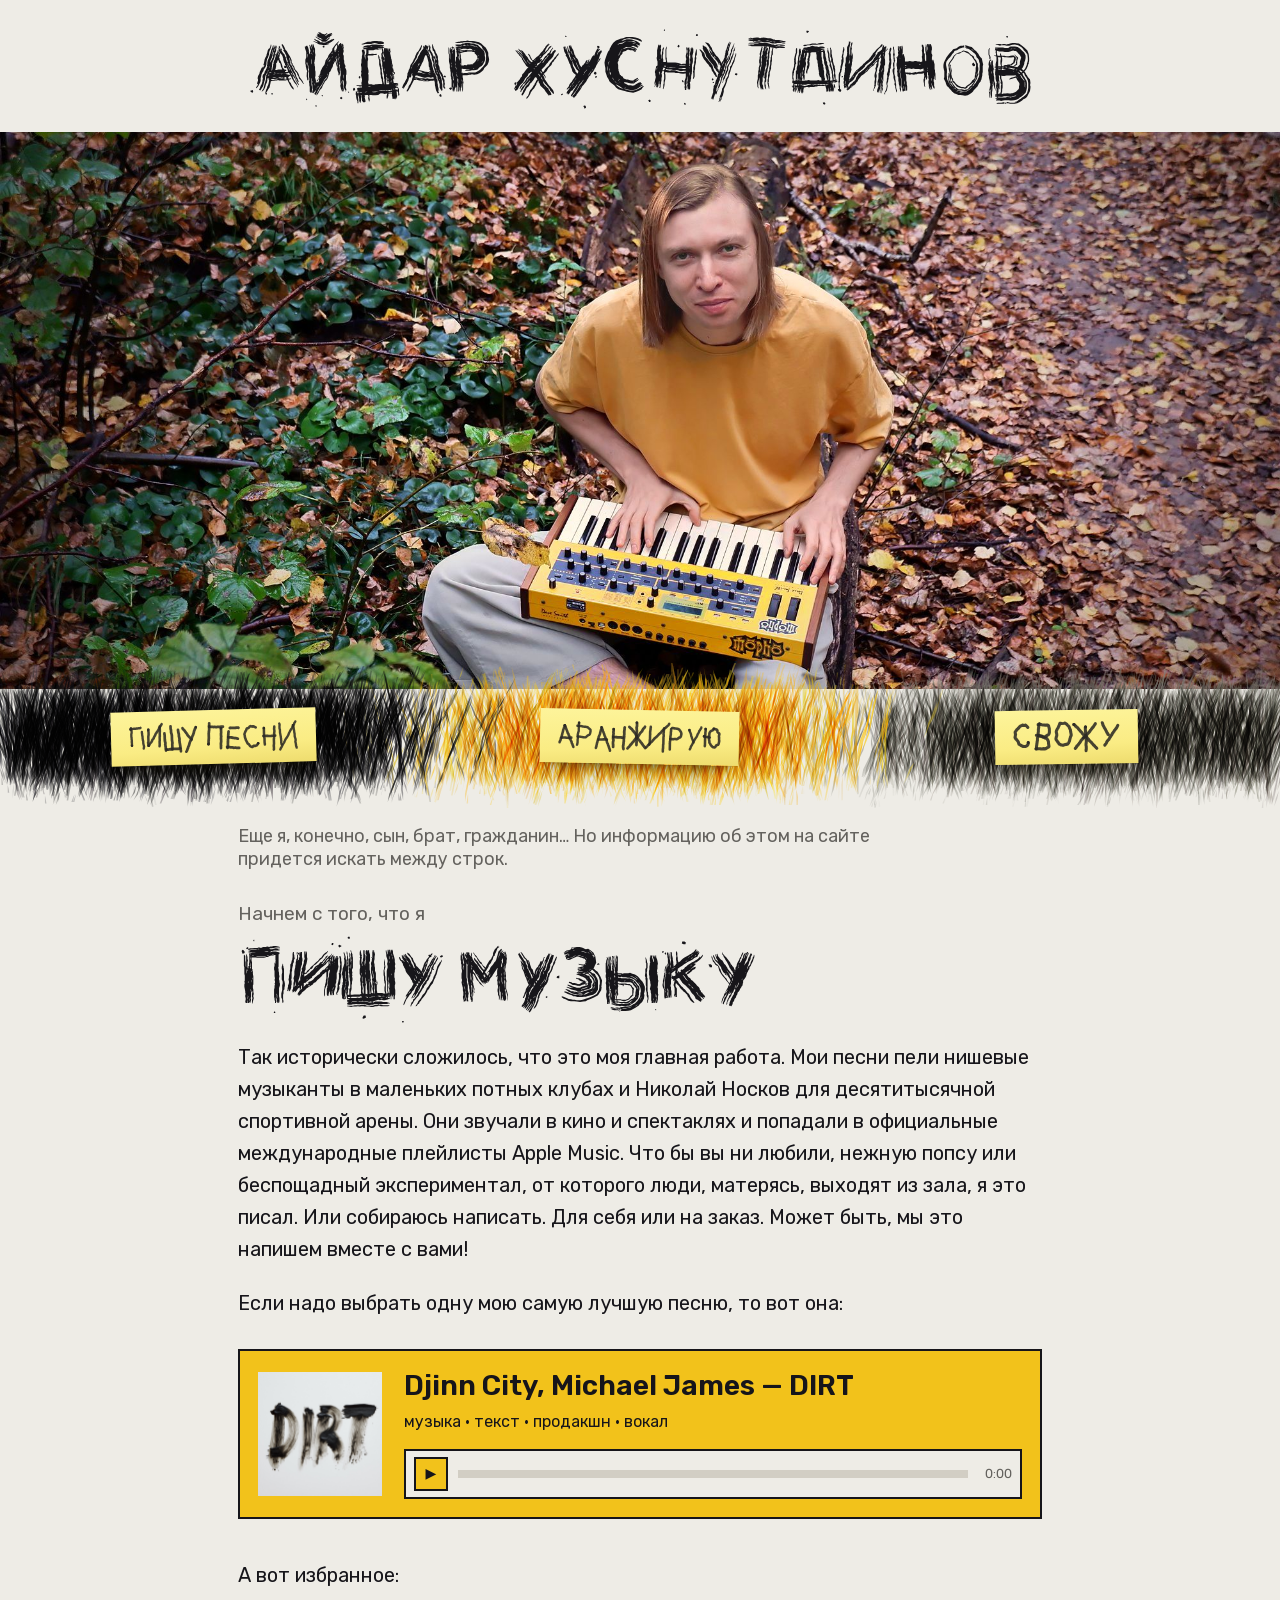
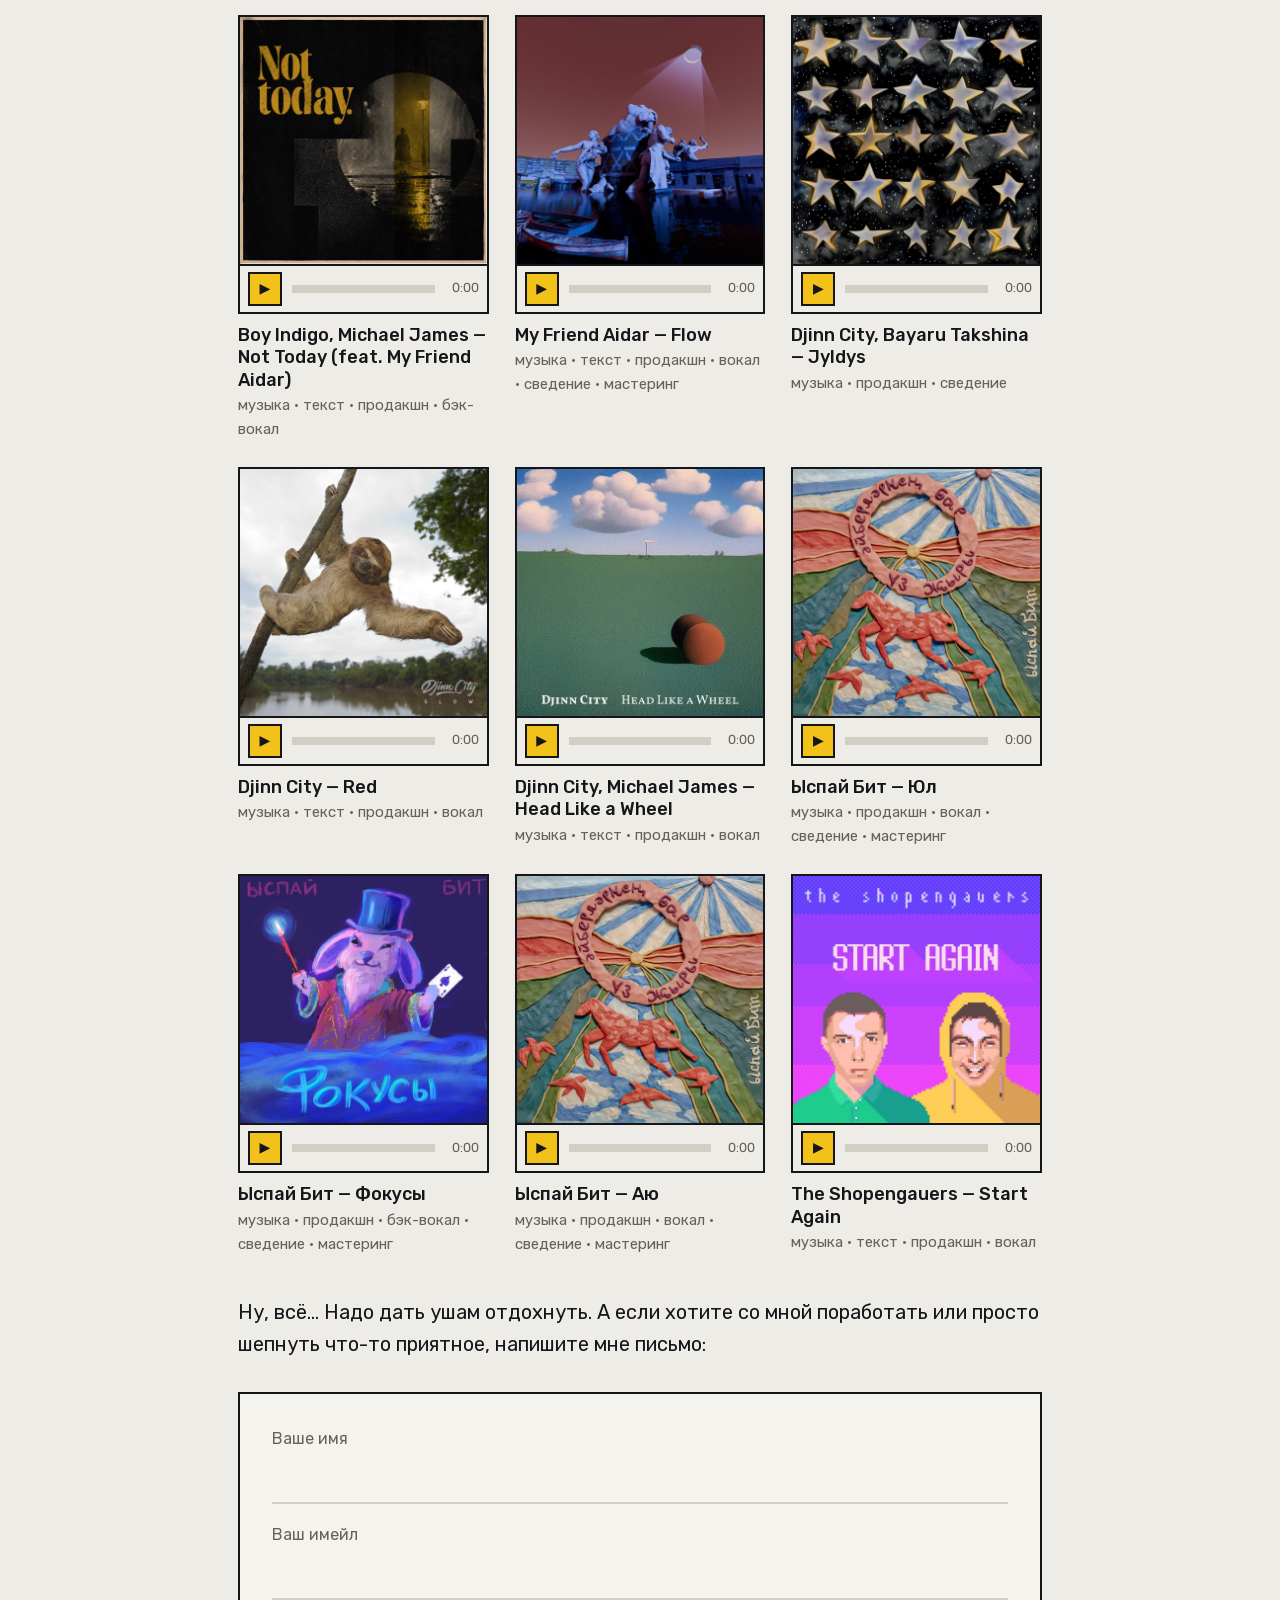
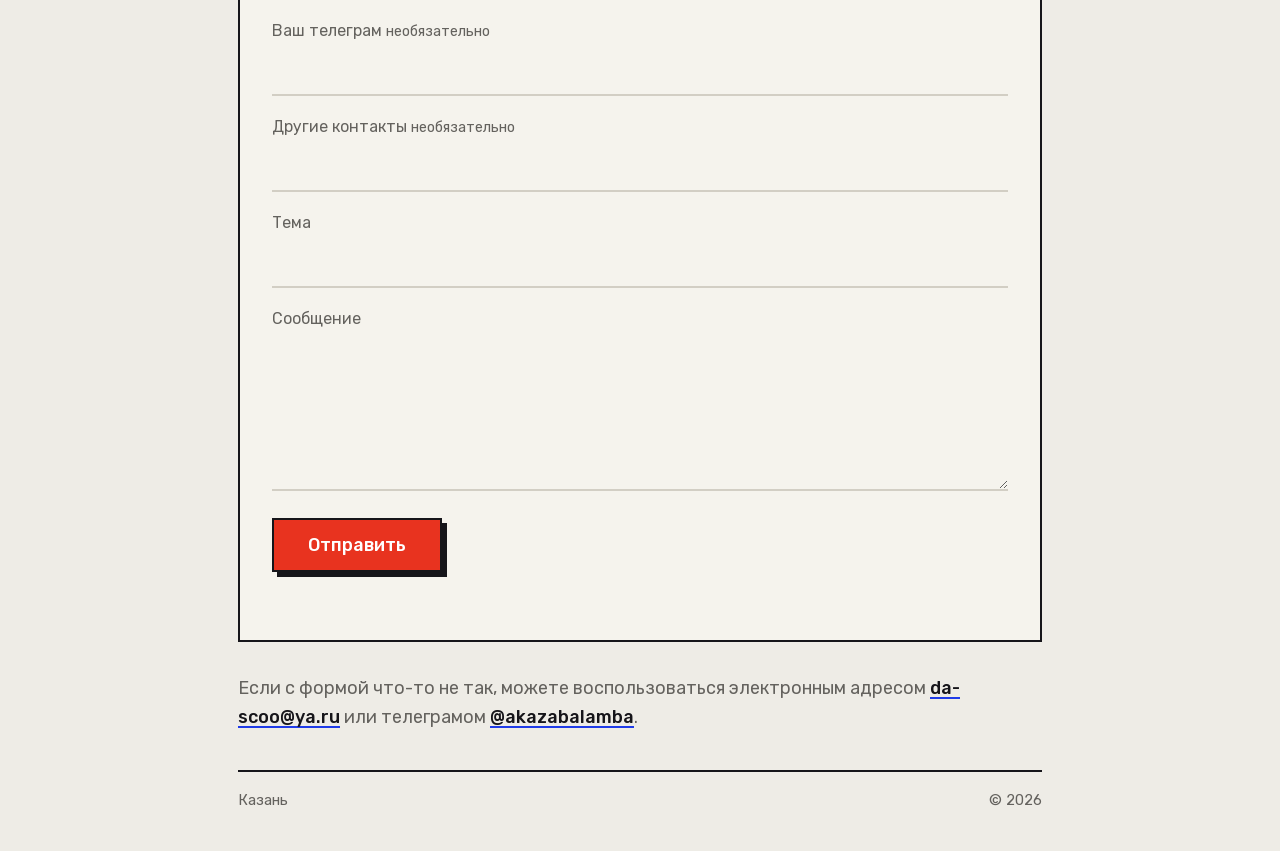
==== index.html @ a5a26791 "Стоп-слова формы" ====
<!doctype html>
<html lang="ru">
<head>
<meta charset="utf-8">
<meta name="viewport" content="width=device-width, initial-scale=1, viewport-fit=cover">
<title>Айдар Хуснутдинов — музыкант, программист, звукорежиссёр</title>
<meta name="description" content="Айдар Хуснутдинов. Мои песни пели нишевые музыканты в маленьких потных клубах и Николай Носков для десятитысячной спортивной арены.">
<meta property="og:type" content="website">
<meta property="og:title" content="Айдар Хуснутдинов">
<meta property="og:description" content="Музыкант, программист, звукорежиссёр.">
<meta property="og:url" content="https://myfriendaidar.com/">
<meta property="og:image" content="https://myfriendaidar.com/og.png">
<meta property="og:locale" content="ru_RU">
<meta name="twitter:card" content="summary_large_image">
<link rel="stylesheet" href="fonts/fonts.css">
<link rel="stylesheet" href="css/style.css?v=10012240">
<link rel="icon" href="favicon.svg" type="image/svg+xml">
</head>
<body>

<a class="skip" href="#main">К содержанию</a>

<h1 class="name"><img src="name.svg?v=09172209" alt="Айдар Хуснутдинов"></h1>

<!-- Фото во всю ширину. Собирается из исходника скриптом tools/prep_photo.py
     (цвет + обрезка), см. tools/README.md. -->
<figure class="hero">
  <picture>
    <source media="(max-width:640px)" srcset="photo-mob.jpg?v=10021115">
    <img src="photo.jpg?v=10021115" alt="Айдар Хуснутдинов" width="2000" height="870">
  </picture>
</figure>

<!-- ЧЕРНОВИК: список компетенций я пока собрал сам, нужно ваше слово -->
<ul class="skills">
  <li><span class="note"><img src="note-1.svg?v=09282200" alt="Пишу песни" width="950" height="186"></span></li>
  <li><span class="note"><img src="note-2.svg?v=09282200" alt="Аранжирую" width="908" height="184"></span></li>
  <li><span class="note"><img src="note-3.svg?v=09282200" alt="Свожу" width="506" height="155"></span></li>
</ul>

<main id="main">

  <!-- «Музыкант, программист, звукорежиссёр» убрано: дублирует плашки выше.
       В <title> и og:description строка осталась — там она не дублирует ничего. -->
  <p class="role role--2">Еще я, конечно, сын, брат, гражданин… Но информацию об этом
    на сайте придется искать между строк.</p>

  <p class="lead-in">Начнем с того, что я</p>
  <h2 class="h2"><img src="h2.svg?v=09172209" alt="Пишу музыку"></h2>

  <p>Так исторически сложилось, что это моя главная работа. Мои песни пели нишевые
    музыканты в маленьких потных клубах и Николай Носков для десятитысячной
    спортивной арены. Они звучали в кино и спектаклях и попадали в официальные
    международные плейлисты Apple Music. Что бы вы ни любили, нежную попсу или
    беспощадный экспериментал, от которого люди, матерясь, выходят из зала,
    я это писал. Или собираюсь написать. Для себя или на заказ. Может быть,
    мы это напишем вместе с вами!</p>

  <p>Если надо выбрать одну мою самую лучшую песню, то вот она:</p>

  <div class="best" data-audio="audio/dirt.mp3">
    <div class="best__in">
      <span class="best__cover"><img src="covers/dirt-feat-michael-james.jpg" alt=""></span>
      <span class="best__txt">
        <span class="best__name">Djinn City, Michael James — DIRT</span>
        <span class="best__role">музыка · текст · продакшн · вокал</span>
        <span class="strip"><button class="strip__play" type="button" aria-label="Слушать: Djinn City, Michael James — DIRT">▶</button><span class="strip__track"><span class="strip__bar"></span></span><span class="strip__time">0:00</span></span>
      </span>
    </div>
  </div>

  <p>А вот избранное:</p>

  <ul class="grid">
    <li class="card" data-audio="audio/not-today.mp3">
      <span class="card__cover"><img src="covers/not-today.jpg" alt="" loading="lazy"></span>
      <span class="strip"><button class="strip__play" type="button" aria-label="Слушать: Boy Indigo, Michael James — Not Today (feat. My Friend Aidar)">▶</button><span class="strip__track"><span class="strip__bar"></span></span><span class="strip__time">0:00</span></span>
      <span class="card__name">Boy Indigo, Michael James — Not Today (feat. My Friend Aidar)</span>
      <span class="card__role">музыка · текст · продакшн · бэк-вокал</span>
    </li>
    <li class="card" data-audio="audio/flow.mp3">
      <span class="card__cover"><img src="covers/flow.jpg" alt="" loading="lazy"></span>
      <span class="strip"><button class="strip__play" type="button" aria-label="Слушать: My Friend Aidar — Flow">▶</button><span class="strip__track"><span class="strip__bar"></span></span><span class="strip__time">0:00</span></span>
      <span class="card__name">My Friend Aidar — Flow</span>
      <span class="card__role">музыка · текст · продакшн · вокал · сведение · мастеринг</span>
    </li>
    <li class="card" data-audio="audio/jyldys.mp3">
      <span class="card__cover"><img src="covers/jyldys.jpg" alt="" loading="lazy"></span>
      <span class="strip"><button class="strip__play" type="button" aria-label="Слушать: Djinn City, Bayaru Takshina — Jyldys">▶</button><span class="strip__track"><span class="strip__bar"></span></span><span class="strip__time">0:00</span></span>
      <span class="card__name">Djinn City, Bayaru Takshina — Jyldys</span>
      <span class="card__role">музыка · продакшн · сведение</span>
    </li>
    <li class="card" data-audio="audio/red.mp3">
      <span class="card__cover"><img src="covers/slow.jpg" alt="" loading="lazy"></span>
      <span class="strip"><button class="strip__play" type="button" aria-label="Слушать: Djinn City — Red">▶</button><span class="strip__track"><span class="strip__bar"></span></span><span class="strip__time">0:00</span></span>
      <span class="card__name">Djinn City — Red</span>
      <span class="card__role">музыка · текст · продакшн · вокал</span>
    </li>
    <li class="card" data-audio="audio/head-like-a-wheel.mp3">
      <span class="card__cover"><img src="covers/head-like-a-wheel-feat-michael-james.jpg" alt="" loading="lazy"></span>
      <span class="strip"><button class="strip__play" type="button" aria-label="Слушать: Djinn City, Michael James — Head Like a Wheel">▶</button><span class="strip__track"><span class="strip__bar"></span></span><span class="strip__time">0:00</span></span>
      <span class="card__name">Djinn City, Michael James — Head Like a Wheel</span>
      <span class="card__role">музыка · текст · продакшн · вокал</span>
    </li>
    <li class="card" data-audio="audio/yul.mp3">
      <span class="card__cover"><img src="covers/eyberlernen-bar-uz-jyry.jpg" alt="" loading="lazy"></span>
      <span class="strip"><button class="strip__play" type="button" aria-label="Слушать: Ыспай Бит — Юл">▶</button><span class="strip__track"><span class="strip__bar"></span></span><span class="strip__time">0:00</span></span>
      <span class="card__name">Ыспай Бит — Юл</span>
      <span class="card__role">музыка · продакшн · вокал · сведение · мастеринг</span>
    </li>
    <li class="card" data-audio="audio/fokusy.mp3">
      <span class="card__cover"><img src="covers/fokusy.jpg" alt="" loading="lazy"></span>
      <span class="strip"><button class="strip__play" type="button" aria-label="Слушать: Ыспай Бит — Фокусы">▶</button><span class="strip__track"><span class="strip__bar"></span></span><span class="strip__time">0:00</span></span>
      <span class="card__name">Ыспай Бит — Фокусы</span>
      <span class="card__role">музыка · продакшн · бэк-вокал · сведение · мастеринг</span>
    </li>
    <li class="card" data-audio="audio/ayu.mp3">
      <span class="card__cover"><img src="covers/eyberlernen-bar-uz-jyry.jpg" alt="" loading="lazy"></span>
      <span class="strip"><button class="strip__play" type="button" aria-label="Слушать: Ыспай Бит — Аю">▶</button><span class="strip__track"><span class="strip__bar"></span></span><span class="strip__time">0:00</span></span>
      <span class="card__name">Ыспай Бит — Аю</span>
      <span class="card__role">музыка · продакшн · вокал · сведение · мастеринг</span>
    </li>
    <li class="card" data-audio="audio/start-again.mp3">
      <span class="card__cover"><img src="covers/start-again.jpg" alt="" loading="lazy"></span>
      <span class="strip"><button class="strip__play" type="button" aria-label="Слушать: The Shopengauers — Start Again">▶</button><span class="strip__track"><span class="strip__bar"></span></span><span class="strip__time">0:00</span></span>
      <span class="card__name">The Shopengauers — Start Again</span>
      <span class="card__role">музыка · текст · продакшн · вокал</span>
    </li>
  </ul>

  <p>Ну, всё… Надо дать ушам отдохнуть. А если хотите со мной поработать или просто
    шепнуть что-то приятное, напишите мне письмо:</p>

  <form class="form" action="https://formsubmit.co/ajax/36f7e7436ccb0e58b3352c905df5de21" method="post" data-form novalidate>
    <label class="f"><span class="f__l">Ваше имя</span>
      <input class="f__i" type="text" name="name" required autocomplete="name"></label>
    <label class="f"><span class="f__l">Ваш имейл</span>
      <input class="f__i" type="email" name="email" required autocomplete="email"></label>
    <label class="f"><span class="f__l">Ваш телеграм <i>необязательно</i></span>
      <input class="f__i" type="text" name="telegram"></label>
    <label class="f"><span class="f__l">Другие контакты <i>необязательно</i></span>
      <input class="f__i" type="text" name="other"></label>
    <label class="f"><span class="f__l">Тема</span>
      <input class="f__i" type="text" name="subject" required></label>
    <label class="f"><span class="f__l">Сообщение</span>
      <textarea class="f__i f__t" name="message" rows="5" required></textarea></label>
    <input type="hidden" name="_subject">
    <input type="hidden" name="_template" value="table">
    <input type="hidden" name="_blacklist" value="casino, viagra, bitcoin, crypto, forex, loan, porn, казино, букмекер, займ, продвижение сайта, раскрутка сайта">
    <input class="hp" type="text" name="_honey" tabindex="-1" autocomplete="off" aria-hidden="true">
    <button class="btn" type="submit" data-submit>Отправить</button>
    <span class="form__note" data-note role="status"></span>
  </form>

  <p class="fallback">Если с формой что-то не так, можете воспользоваться электронным
    адресом <a href="mailto:da-scoo@ya.ru">da-scoo@ya.ru</a> или телеграмом
    <a href="https://t.me/akazabalamba">@akazabalamba</a>.</p>

  <footer class="foot">
    <span>Казань</span>
    <span>© <span id="y">2026</span></span>
  </footer>

</main>

<script src="js/app.js?v=10151600"></script>
<script>document.getElementById('y').textContent=new Date().getFullYear()</script>
</body>
</html>
---- fonts/fonts.css ----
@font-face {
  font-family: 'Rubik';
  font-style: normal;
  font-weight: 400;
  font-display: swap;
  src: url(rubik-400-cyr.woff2) format('woff2');
  unicode-range: U+0301, U+0400-045F, U+0490-0491, U+04B0-04B1, U+2116;
}
@font-face {
  font-family: 'Rubik';
  font-style: normal;
  font-weight: 400;
  font-display: swap;
  src: url(rubik-400-lat.woff2) format('woff2');
  unicode-range: U+0000-00FF, U+0131, U+0152-0153, U+02BB-02BC, U+02C6, U+02DA, U+02DC, U+0304, U+0308, U+0329, U+2000-206F, U+20AC, U+2122, U+2191, U+2193, U+2212, U+2215, U+FEFF, U+FFFD;
}
@font-face {
  font-family: 'Rubik';
  font-style: normal;
  font-weight: 500;
  font-display: swap;
  src: url(rubik-500-cyr.woff2) format('woff2');
  unicode-range: U+0301, U+0400-045F, U+0490-0491, U+04B0-04B1, U+2116;
}
@font-face {
  font-family: 'Rubik';
  font-style: normal;
  font-weight: 500;
  font-display: swap;
  src: url(rubik-500-lat.woff2) format('woff2');
  unicode-range: U+0000-00FF, U+0131, U+0152-0153, U+02BB-02BC, U+02C6, U+02DA, U+02DC, U+0304, U+0308, U+0329, U+2000-206F, U+20AC, U+2122, U+2191, U+2193, U+2212, U+2215, U+FEFF, U+FFFD;
}
@font-face {
  font-family: 'Rubik';
  font-style: normal;
  font-weight: 600;
  font-display: swap;
  src: url(rubik-600-cyr.woff2) format('woff2');
  unicode-range: U+0301, U+0400-045F, U+0490-0491, U+04B0-04B1, U+2116;
}
@font-face {
  font-family: 'Rubik';
  font-style: normal;
  font-weight: 600;
  font-display: swap;
  src: url(rubik-600-lat.woff2) format('woff2');
  unicode-range: U+0000-00FF, U+0131, U+0152-0153, U+02BB-02BC, U+02C6, U+02DA, U+02DC, U+0304, U+0308, U+0329, U+2000-206F, U+20AC, U+2122, U+2191, U+2193, U+2212, U+2215, U+FEFF, U+FFFD;
}
@font-face {
  font-family: 'Rubik Distressed';
  font-style: normal;
  font-weight: 400;
  font-display: swap;
  src: url(rubik-distressed-400-cyr.woff2) format('woff2');
  unicode-range: U+0301, U+0400-045F, U+0490-0491, U+04B0-04B1, U+2116;
}
@font-face {
  font-family: 'Rubik Distressed';
  font-style: normal;
  font-weight: 400;
  font-display: swap;
  src: url(rubik-distressed-400-lat.woff2) format('woff2');
  unicode-range: U+0000-00FF, U+0131, U+0152-0153, U+02BB-02BC, U+02C6, U+02DA, U+02DC, U+0304, U+0308, U+0329, U+2000-206F, U+20AC, U+2122, U+2191, U+2193, U+2212, U+2215, U+FEFF, U+FFFD;
}
---- css/style.css ----
/* Айдар Хуснутдинов
   Имя и заголовок нарисованы кистью (Shygyrt → name.svg, h2.svg).
   Фон грязно-белый, акценты яркие: красный, синий, жёлтый. */

:root{
  --paper:  #EEECE6;
  --ink:    #16151A;
  --dim:    #64625E;
  --line:   #D2CEC4;

  --red:    #E8331F;
  --blue:   #1F3BE8;
  --yellow: #F2C21B;
  --grey:   #8E8B82;

  --f-text: 'Rubik', system-ui, -apple-system, sans-serif;

  --gut: clamp(18px, 4vw, 48px);
  --col: 900px;
}

*,*::before,*::after{ box-sizing:border-box }
html{ -webkit-text-size-adjust:100% }

body{
  margin:0;
  background:var(--paper);
  color:var(--ink);
  font:400 20px/1.6 var(--f-text);
  padding-top:env(safe-area-inset-top,0px);
  padding-bottom:env(safe-area-inset-bottom,0px);
  overflow-x:hidden;
}

img{ max-width:100%; display:block }
[hidden]{ display:none !important }
a{ color:inherit }

::selection{ background:var(--yellow); color:var(--ink) }
:focus-visible{ outline:3px solid var(--blue); outline-offset:2px }

.skip{
  position:absolute; left:-9999px; top:0; z-index:50;
  background:var(--ink); color:var(--paper); padding:12px 18px;
}
.skip:focus{ left:0 }

/* ---------- 1. Имя кистью ---------- */

.name{
  margin:0;
  padding:clamp(14px,2vw,26px) var(--gut) clamp(12px,1.6vw,20px);
}
.name img{
  width:100%; max-width:min(100%, 787px); height:auto;   /* в 1.5 раза меньше прежних 1180 — чтобы записки влезали в первый экран под фото */
  margin-inline:auto;
}

/* ---------- 2. Фотография во всю ширину ---------- */

.hero{ margin:0; position:relative }
/* Кадр собран под полосу 2.3:1 скриптом prep_photo.py — так синт входит
   целиком. На низком широком экране полоса ограничена ещё и по вьюпорту,
   чтобы не выдавить всё остальное за первый экран; лишнее срезается снизу. */
.hero img{
  width:100%;
  height:min(70vh, 43.48vw);
  object-fit:cover;
  object-position:center 30%;
}
.hero figcaption{ display:none }

/* ---------- 3. Компетенции ---------- */

/* Заливки нет: под каждым словом поле карандашных штрихов, сквозь них видно
   бумагу, края лохматые. Слева направо: чернила → жёлтый → серый.
   Штрихи идут слоями с разными наклонами, накрест — так поле живее,
   и ведёт их спокойная кисть (steady), а не размашистая как в имени.
   Поля шире своих ячеек и заходят друг на друга — в стыках оба цвета внахлёст.
   Нажим меняется вдоль штриха, на пересечениях пигмент копится, а вверх
   штрихи выбегают на фотографию в полную силу — ими полоса и кадр держатся
   вместе. Рисует их Штрих (shtrih.py из общей папки shygyrt, команды сборки
   в tools/README.md) → hatch-1.svg, hatch-2.svg, hatch-3.svg. */
.skills{
  list-style:none;
  display:flex; flex-wrap:wrap;
  gap:0;
  margin:0; padding:0;
  max-width:100%;
  font-size:clamp(15px,1.8vw,23px);
  font-weight:600;
  text-transform:uppercase;
  letter-spacing:.08em;
  text-align:center;
}
.skills li{
  /* min-width:0 обязателен: иначе длинная подпись не даёт плашке сжаться
     и раздувает страницу шире экрана */
  flex:1 1 0; min-width:0;
  padding:clamp(16px,2.2vw,28px) clamp(8px,1.2vw,16px);
  color:var(--ink);
  hyphens:auto;
  position:relative;
}
/* Поле лежит под словом (z-index:-1 внутри ячейки) и вылезает за её край
   на соседнюю. Кто кого перекрывает, решает убывающий z-index ячеек. */
.skills li:nth-child(1){ z-index:3 }
.skills li:nth-child(2){ z-index:2 }
.skills li:nth-child(3){ z-index:1 }
.skills li::before{
  content:"";
  /* Выбеги отрицательными top и bottom: вверх штрихи лезут на фотографию,
     чтобы полоса и фото читались как одно целое, вниз — досказывают себя
     на бумаге, не двигая границу разделов. Сверху и снизу поровну.
     Высоты зашиты в сами файлы, и shtrih.py печатает их при сборке
     (сейчас 0.28 высоты полосы в 93px → 26px); без перегенерации SVG
     эти 26 менять нельзя. */
  position:absolute; top:-26px; bottom:-26px; z-index:-1;
  background-repeat:no-repeat;
  background-size:100% 100%;
  pointer-events:none;
}
.skills li:nth-child(1)::before{ left:0;      right:-120px; background-image:url(../hatch-1.svg?v=09221830) }
.skills li:nth-child(2)::before{ left:-120px; right:-120px; background-image:url(../hatch-2.svg?v=09221830) }
.skills li:nth-child(3)::before{ left:-120px; right:0;      background-image:url(../hatch-3.svg?v=09221830) }

/* Слово написано фломастером на жёлтой записке, приклеенной поверх штрихов.
   Надписи — перо marker из Shygyrt (note-1..3.svg, команды в tools/README.md).
   Клей у записки только вдоль верхнего края: верх прижат, низ отходит,
   поэтому тень снизу гуще, а бумага к низу чуть темнее.
   Отрицательные вертикальные поля гасят рост записки: полоса должна остаться
   той же высоты, под которую собраны штрихи, иначе они растянутся. */
.note{
  display:inline-block; vertical-align:middle;
  margin-block:-.45em;
  padding:.45em .75em;
  background:linear-gradient(177deg,#FDF49B 0%,#FAEC84 65%,#EEDC6E 100%);
  box-shadow:
    0 1px 0 rgba(30,26,12,.08),
    0 10px 12px -8px rgba(30,26,12,.45),
    0 20px 22px -18px rgba(30,26,12,.35);
}
.note img{ display:block; height:1.45em; width:auto; max-width:100% }
.skills li:nth-child(1) .note{ transform:rotate(-1.6deg) }
.skills li:nth-child(2) .note{ transform:rotate(1.2deg) }
.skills li:nth-child(3) .note{ transform:rotate(-0.9deg) }

/* ---------- Текстовая колонка ---------- */

main{
  max-width:var(--col);
  margin-inline:auto;
  padding:clamp(28px,3.4vw,46px) var(--gut) clamp(26px,3vw,44px);
}
main p{ margin:0 0 1.1em }

.role{
  font-size:clamp(23px,2.9vw,31px);
  font-weight:600;
  line-height:1.25;
  margin-bottom:.3em !important;
}
.role--2{
  font-size:18px;
  font-weight:400;
  color:var(--dim);
  margin-bottom:1.6em !important;
  max-width:62ch;
}

.lead-in{
  margin:1.2em 0 .2em !important;
  font-size:19px;
  color:var(--dim);
}
.h2{ margin:0 0 .5em }
.h2 img{ width:min(100%,520px); height:auto }

/* ---------- Лучшая песня ---------- */

.best{ margin:1.5em 0 2em }
.tabs{ display:flex; flex-wrap:wrap }
.tab{
  font:500 16px/1 var(--f-text);
  background:transparent;
  border:2px solid var(--ink);
  border-bottom:0;
  color:var(--ink);
  padding:12px 20px;
  margin-right:-2px;
  cursor:pointer;
  transition:background .15s ease, color .15s ease;
}
.tab:hover{ background:var(--yellow) }
.tab.is-on{
  background:var(--ink); color:var(--paper);
  position:relative; z-index:1;
}
.best__in{
  display:flex; align-items:center; gap:22px;
  border:2px solid var(--ink);
  padding:18px;
  background:var(--yellow);
}
.best__txt{ flex:1; min-width:0 }
.best .strip{ margin:14px 0 0; border-top:2px solid var(--ink); background:var(--paper) }
.best__cover{
  flex:0 0 auto; width:124px; height:124px;
  background:var(--paper); display:block;
}
.best__cover img{ width:100%; height:100%; object-fit:cover }
.best__cover.no-img img{ display:none }
.best__name{
  display:block;
  font-size:clamp(21px,2.6vw,28px);
  font-weight:600; line-height:1.2;
}
.best__role{ display:block; margin-top:7px; font-size:16px }

/* ---------- Сетка релизов ---------- */

.grid{
  list-style:none; margin:1.2em 0 2em; padding:0;
  display:grid; gap:clamp(16px,2.2vw,26px);
  grid-template-columns:repeat(3,1fr);
}
.card__cover{
  display:block; aspect-ratio:1;
  background:#E3E0D7;
  border:2px solid var(--ink);
}
.card__cover img{ width:100%; height:100%; object-fit:cover }

/* Полоска-плеер под обложкой: кнопка, перемотка, время. */
.strip{
  display:flex; align-items:center; gap:10px; margin-bottom:10px;
  border:2px solid var(--ink); border-top:0; padding:6px 8px;
}
.strip__play{
  width:34px; height:34px; flex:0 0 auto; padding:0;
  border:2px solid var(--ink); background:var(--yellow); color:var(--ink);
  font:14px/1 var(--f-text); cursor:pointer;
}
.strip__play:hover{ background:var(--red); color:var(--paper) }
.is-play .strip__play{ background:var(--red); color:var(--paper) }
.strip__track{ flex:1; height:8px; background:var(--line); position:relative; cursor:pointer }
.strip__bar{ position:absolute; inset:0 auto 0 0; width:0; background:var(--red) }
.strip__time{ font-size:13px; color:var(--dim); min-width:34px; text-align:right; font-variant-numeric:tabular-nums }
.card__name{ display:block; font-size:18px; font-weight:500; line-height:1.25 }
.card__role{ display:block; margin-top:2px; font-size:15px; color:var(--dim) }

/* ---------- Форма ---------- */

.form{
  margin:1.6em 0 1.6em;
  padding:clamp(20px,2.8vw,32px);
  background:#F5F3ED;
  border:2px solid var(--ink);
}
.f{ display:block; margin-bottom:18px }
.f__l{ display:block; font-size:16px; color:var(--dim); margin-bottom:6px }
.f__l i{ font-style:normal; font-size:14.5px }
.f__i{
  width:100%;
  background:transparent;
  border:0; border-bottom:2px solid var(--line);
  color:var(--ink);
  font:400 19px/1.4 var(--f-text);
  padding:9px 0;
  transition:border-color .16s ease;
}
.f__i:focus{ border-color:var(--blue); outline:none }
.f__t{ resize:vertical; min-height:100px }
.f__i.is-bad{ border-color:var(--red) }
select.f__i{ appearance:none; cursor:pointer }
.hp{ position:absolute; left:-9999px; width:1px; height:1px; opacity:0 }

.btn{
  display:inline-block;
  font:500 18px/1 var(--f-text);
  background:var(--red); color:#fff;
  border:2px solid var(--ink);
  padding:16px 34px;
  cursor:pointer;
  box-shadow:5px 5px 0 var(--ink);
  transition:transform .14s ease, box-shadow .14s ease, background .18s ease;
}
.btn:hover{ background:var(--blue); transform:translate(-2px,-2px); box-shadow:7px 7px 0 var(--ink) }
.btn:active{ transform:translate(2px,2px); box-shadow:2px 2px 0 var(--ink) }

.form__note{
  display:block; margin-top:14px; min-height:1.4em;
  font-size:16px; color:var(--dim);
}
.form__note.is-ok{ color:var(--blue); font-weight:500 }
.form__note.is-err{ color:var(--red); font-weight:500 }

/* ---------- Низ ---------- */

.fallback{ font-size:18px; color:var(--dim) }
.fallback a{
  color:var(--ink); font-weight:500;
  text-decoration:underline; text-decoration-thickness:2px;
  text-underline-offset:3px; text-decoration-color:var(--blue);
}
.fallback a:hover{ color:var(--blue) }

.foot{
  display:flex; justify-content:space-between; gap:16px;
  border-top:2px solid var(--ink);
  margin-top:clamp(26px,3vw,40px);
  padding-top:16px;
  font-size:15px; color:var(--dim);
}

[aria-disabled="true"]{ cursor:default; pointer-events:none }

.rise{ opacity:0 }
.rise.is-in{ opacity:1; transition:opacity .6s ease }

/* ---------- Адаптив ---------- */

@media (max-width:640px){
  body{ font-size:18px }
  .grid{ grid-template-columns:repeat(2,minmax(0,1fr)) }
  .skills{ font-size:16px }
  /* На узком экране ячейки встают столбиком: поля штрихов идут тремя
     полосами во всю ширину, хвосты уходят за экран. Выбег вверх приходится
     урезать — иначе каждая полоса залезает на соседнюю и всё спутывается. */
  .skills li{ flex:1 1 100%; }
  /* Строка на телефоне вдвое ниже десктопной, поэтому и выбеги вдвое
     короче: длинные залезали бы на соседнюю полосу и всё путали. */
  .skills li::before{ top:-46px; bottom:-25px }
  .hero img{ width:100%; height:auto }   /* на телефоне свой кадр 5:4, целиком */
  .best__in{ flex-direction:column; align-items:flex-start; gap:16px }
  .best__cover{ width:100%; height:auto; aspect-ratio:1 }
  .tabs{ width:100% }
  .tab{ flex:1; text-align:center; padding-inline:8px; font-size:14px }
  .btn{ width:100% }
}

@media (prefers-reduced-motion:reduce){
  *,*::before,*::after{ transition-duration:.01ms !important }
  .rise{ opacity:1 }
}
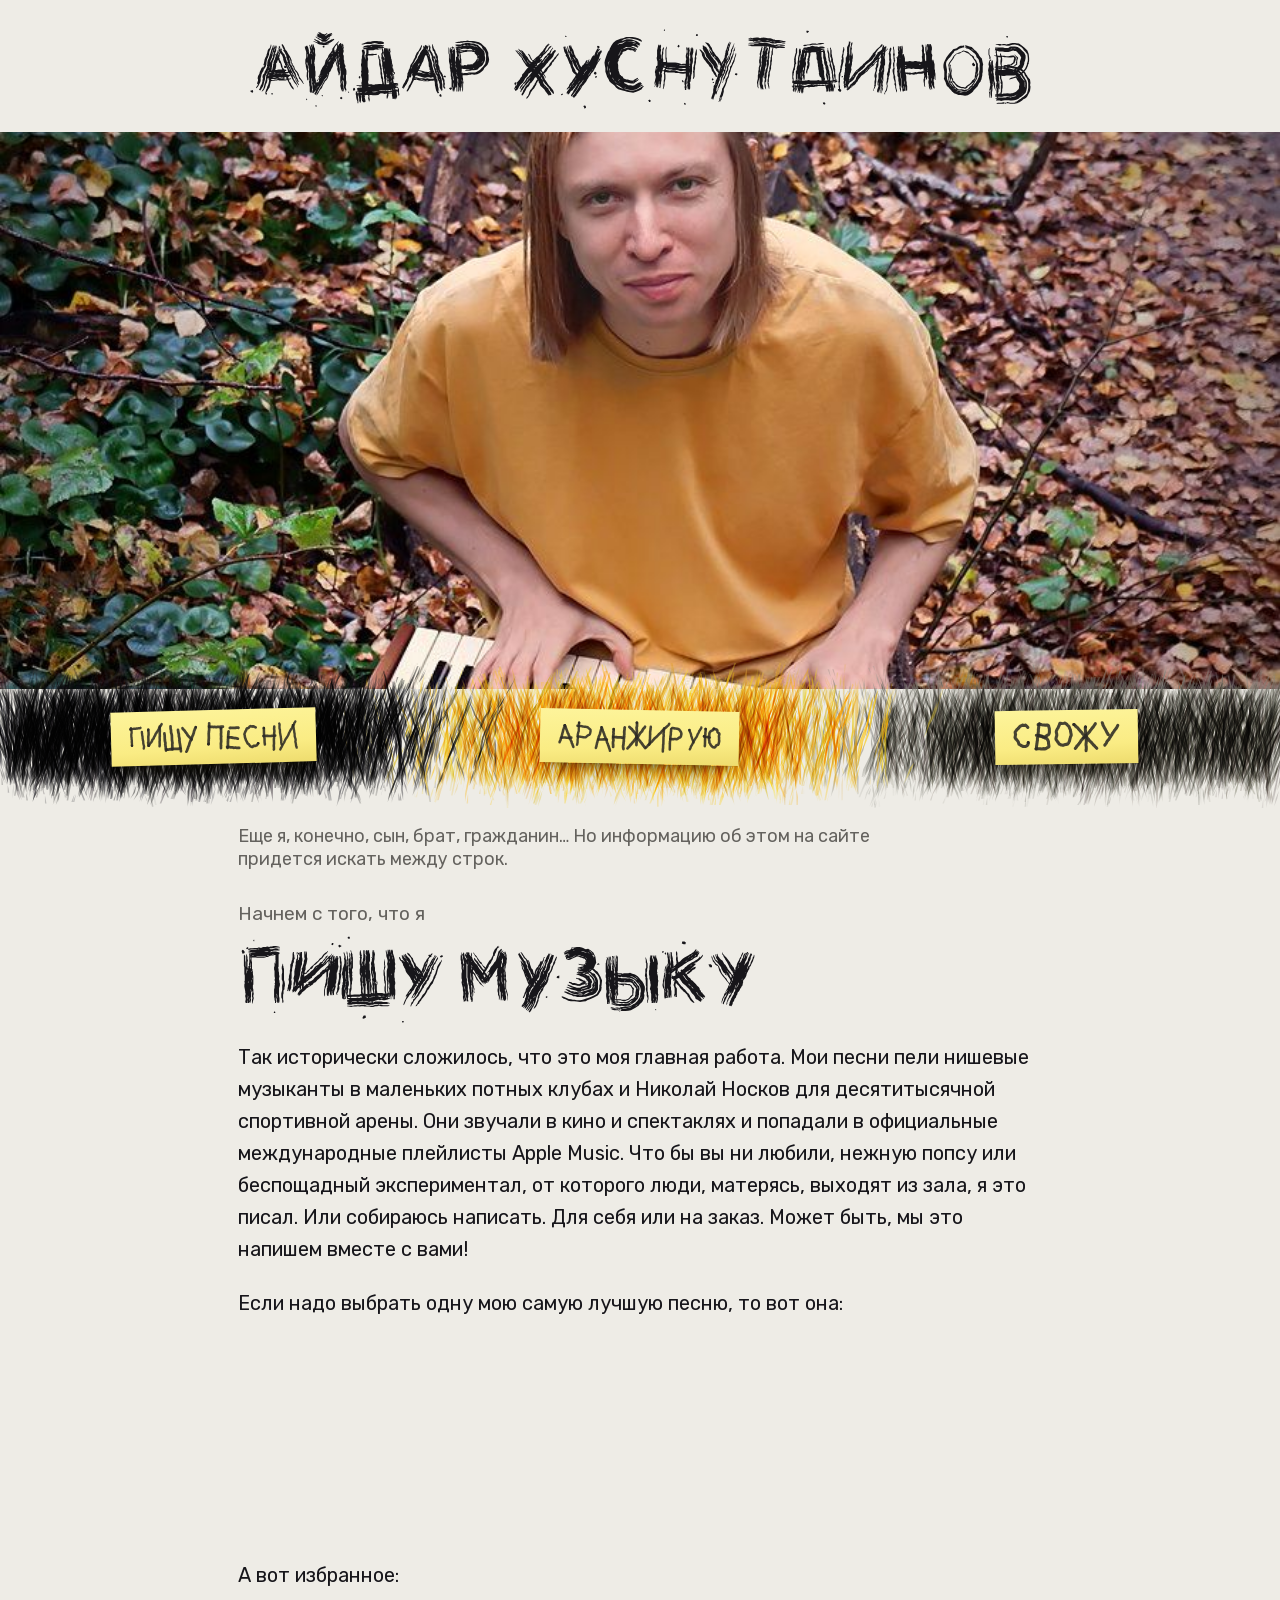
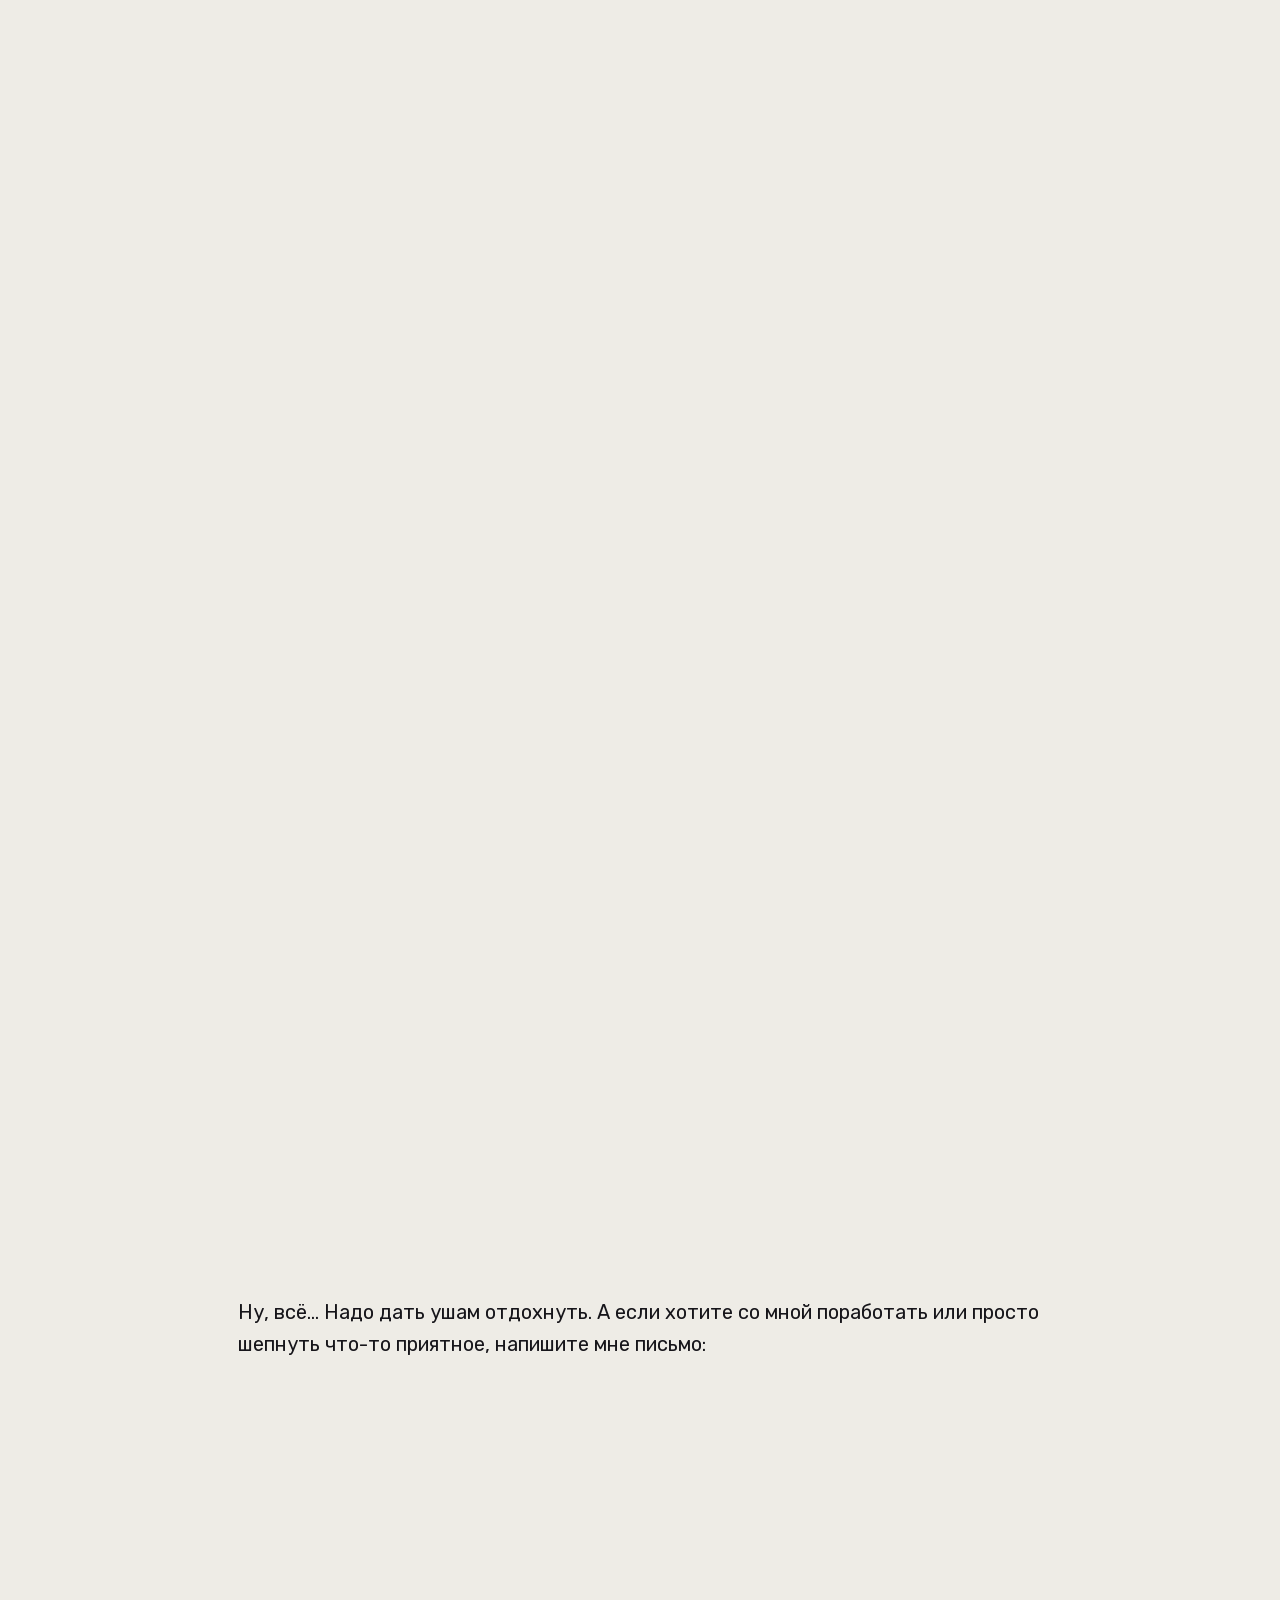
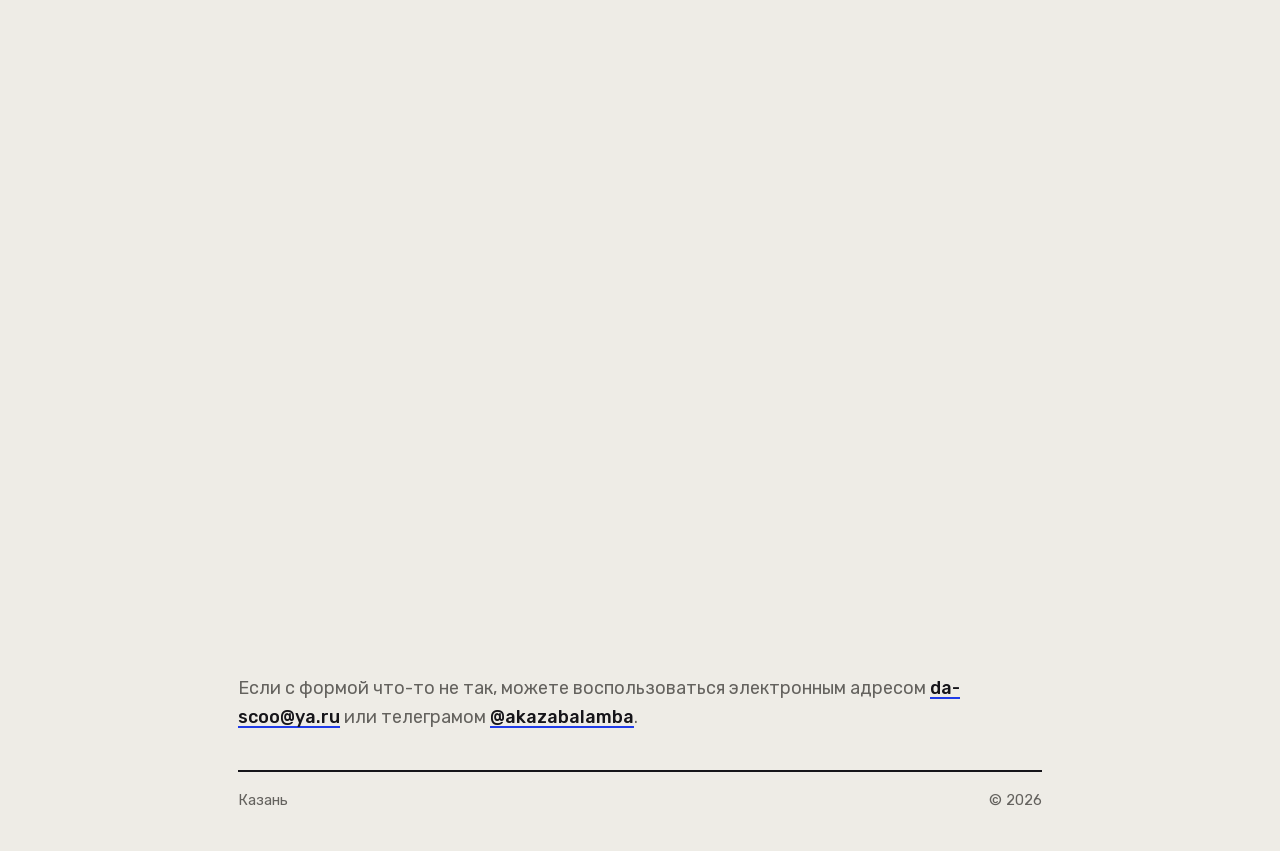
==== commit 584a4693: "Форма без стоп-слов" ====
--- a/index.html
+++ b/index.html
@@ -146,7 +146,6 @@
       <textarea class="f__i f__t" name="message" rows="5" required></textarea></label>
     <input type="hidden" name="_subject">
     <input type="hidden" name="_template" value="table">
-    <input type="hidden" name="_blacklist" value="casino, viagra, bitcoin, crypto, forex, loan, porn, казино, букмекер, займ, продвижение сайта, раскрутка сайта">
     <input class="hp" type="text" name="_honey" tabindex="-1" autocomplete="off" aria-hidden="true">
     <button class="btn" type="submit" data-submit>Отправить</button>
     <span class="form__note" data-note role="status"></span>
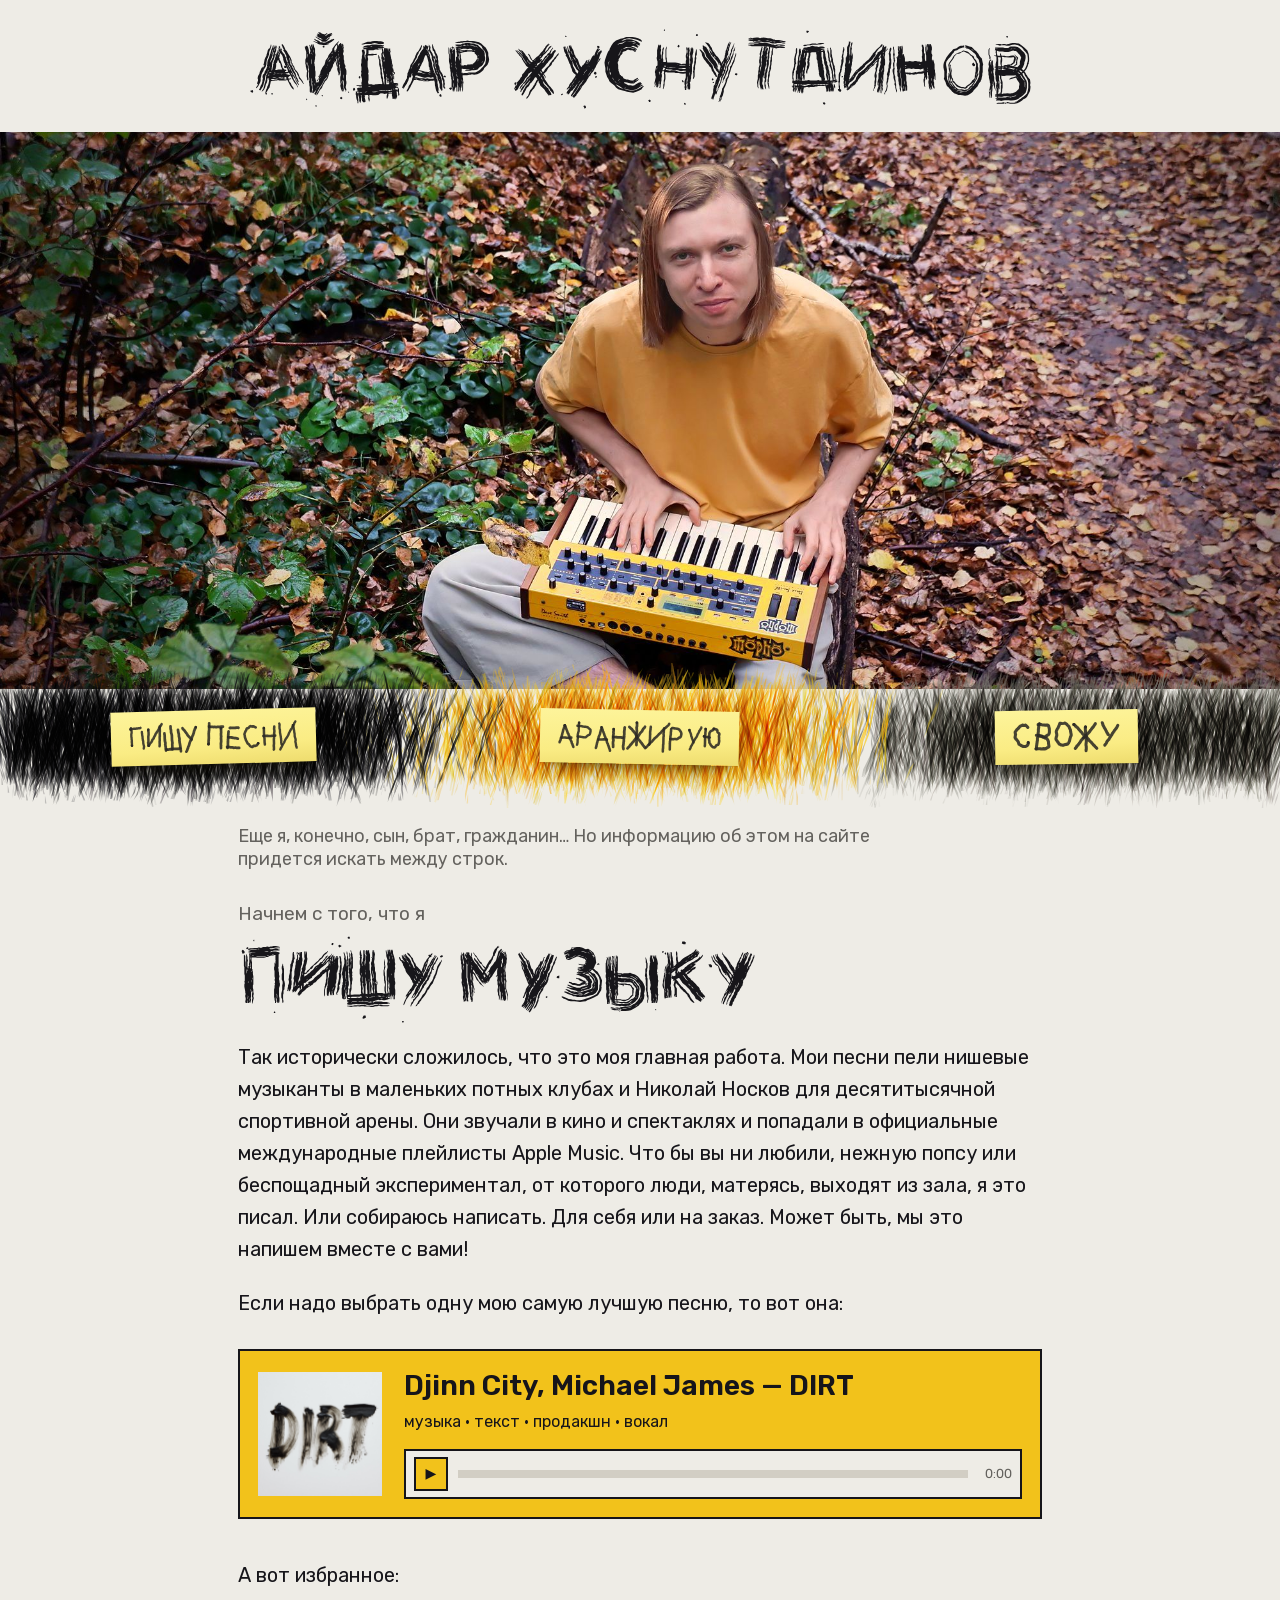
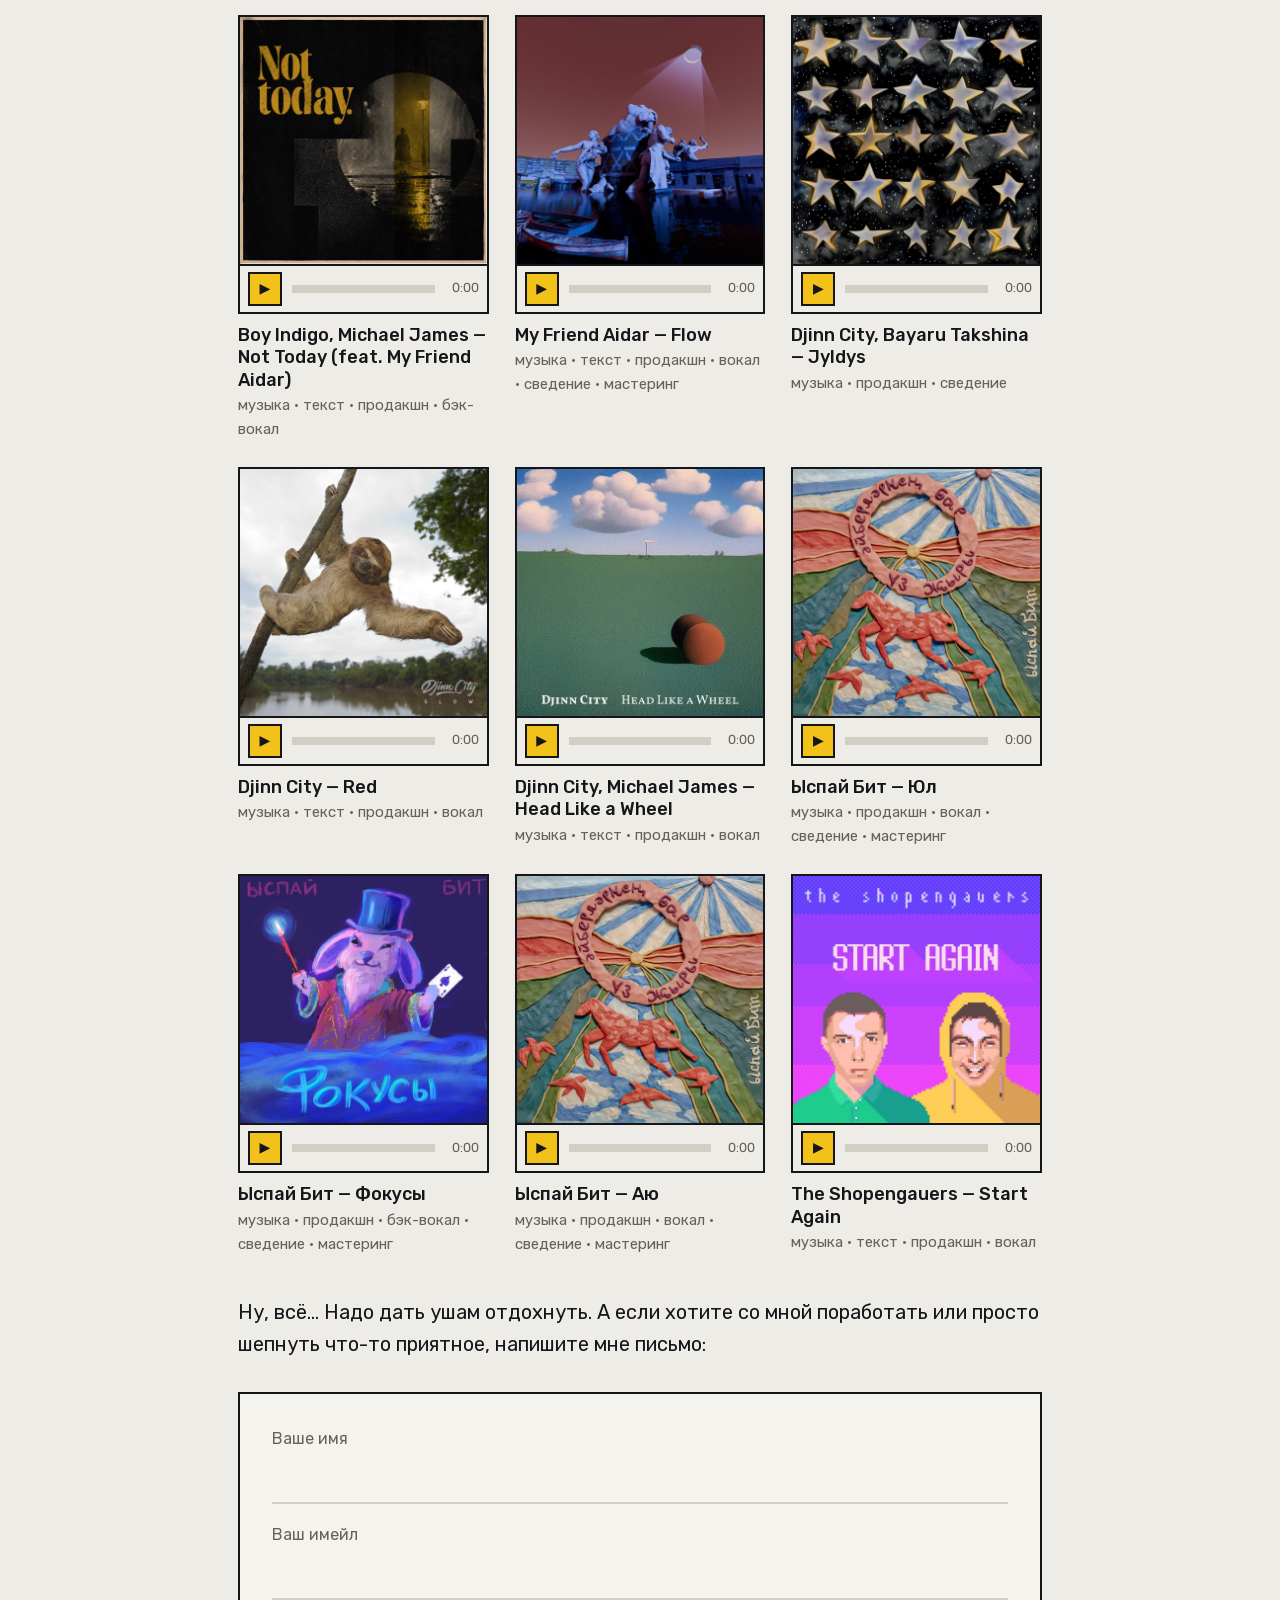
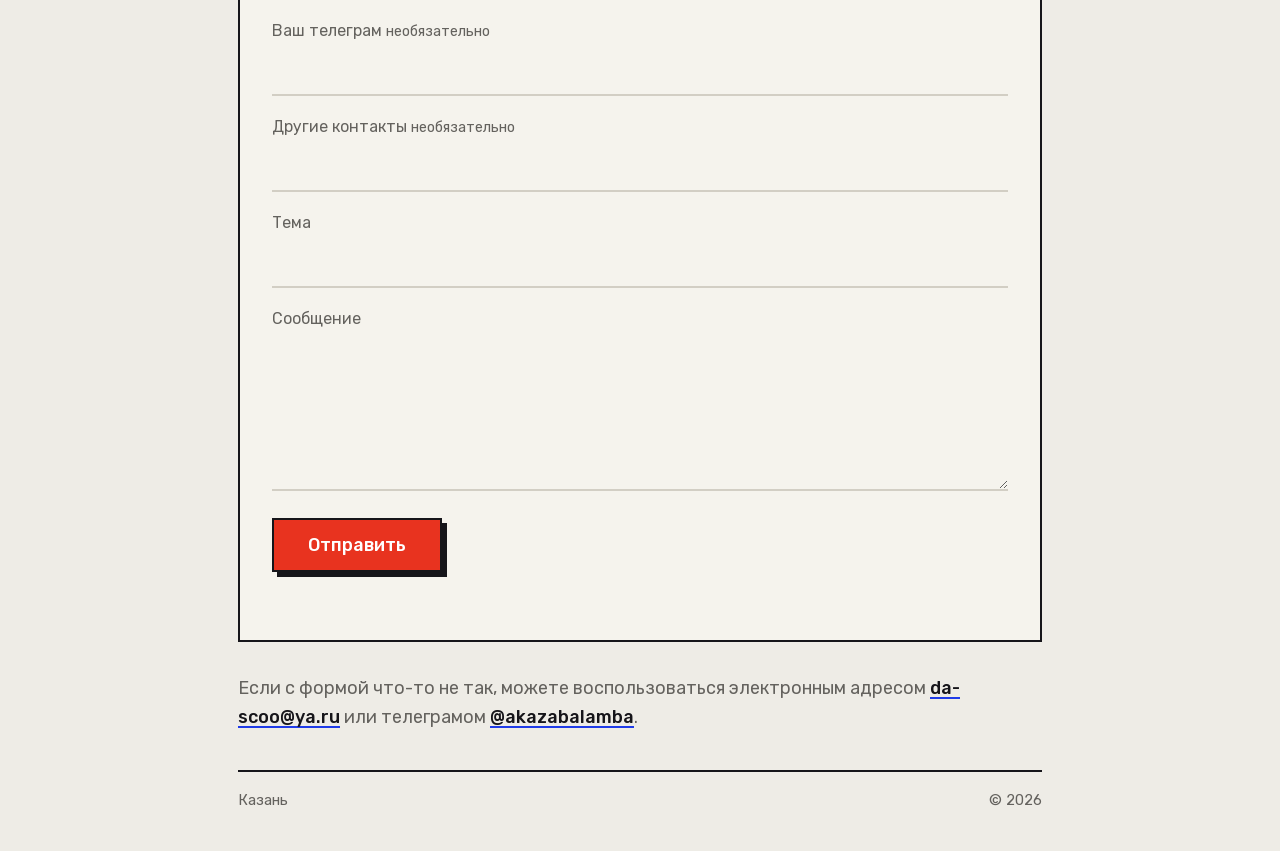
==== commit 9c443729: "Почта спрятана от ботов" ====
--- a/index.html
+++ b/index.html
@@ -152,7 +152,7 @@
   </form>
 
   <p class="fallback">Если с формой что-то не так, можете воспользоваться электронным
-    адресом <a href="mailto:da-scoo@ya.ru">da-scoo@ya.ru</a> или телеграмом
+    адресом <a data-mail>da-scoo (собака) ya.ru</a> или телеграмом
     <a href="https://t.me/akazabalamba">@akazabalamba</a>.</p>
 
   <footer class="foot">
@@ -162,7 +162,7 @@
 
 </main>
 
-<script src="js/app.js?v=10151600"></script>
+<script src="js/app.js?v=10151700"></script>
 <script>document.getElementById('y').textContent=new Date().getFullYear()</script>
 </body>
 </html>
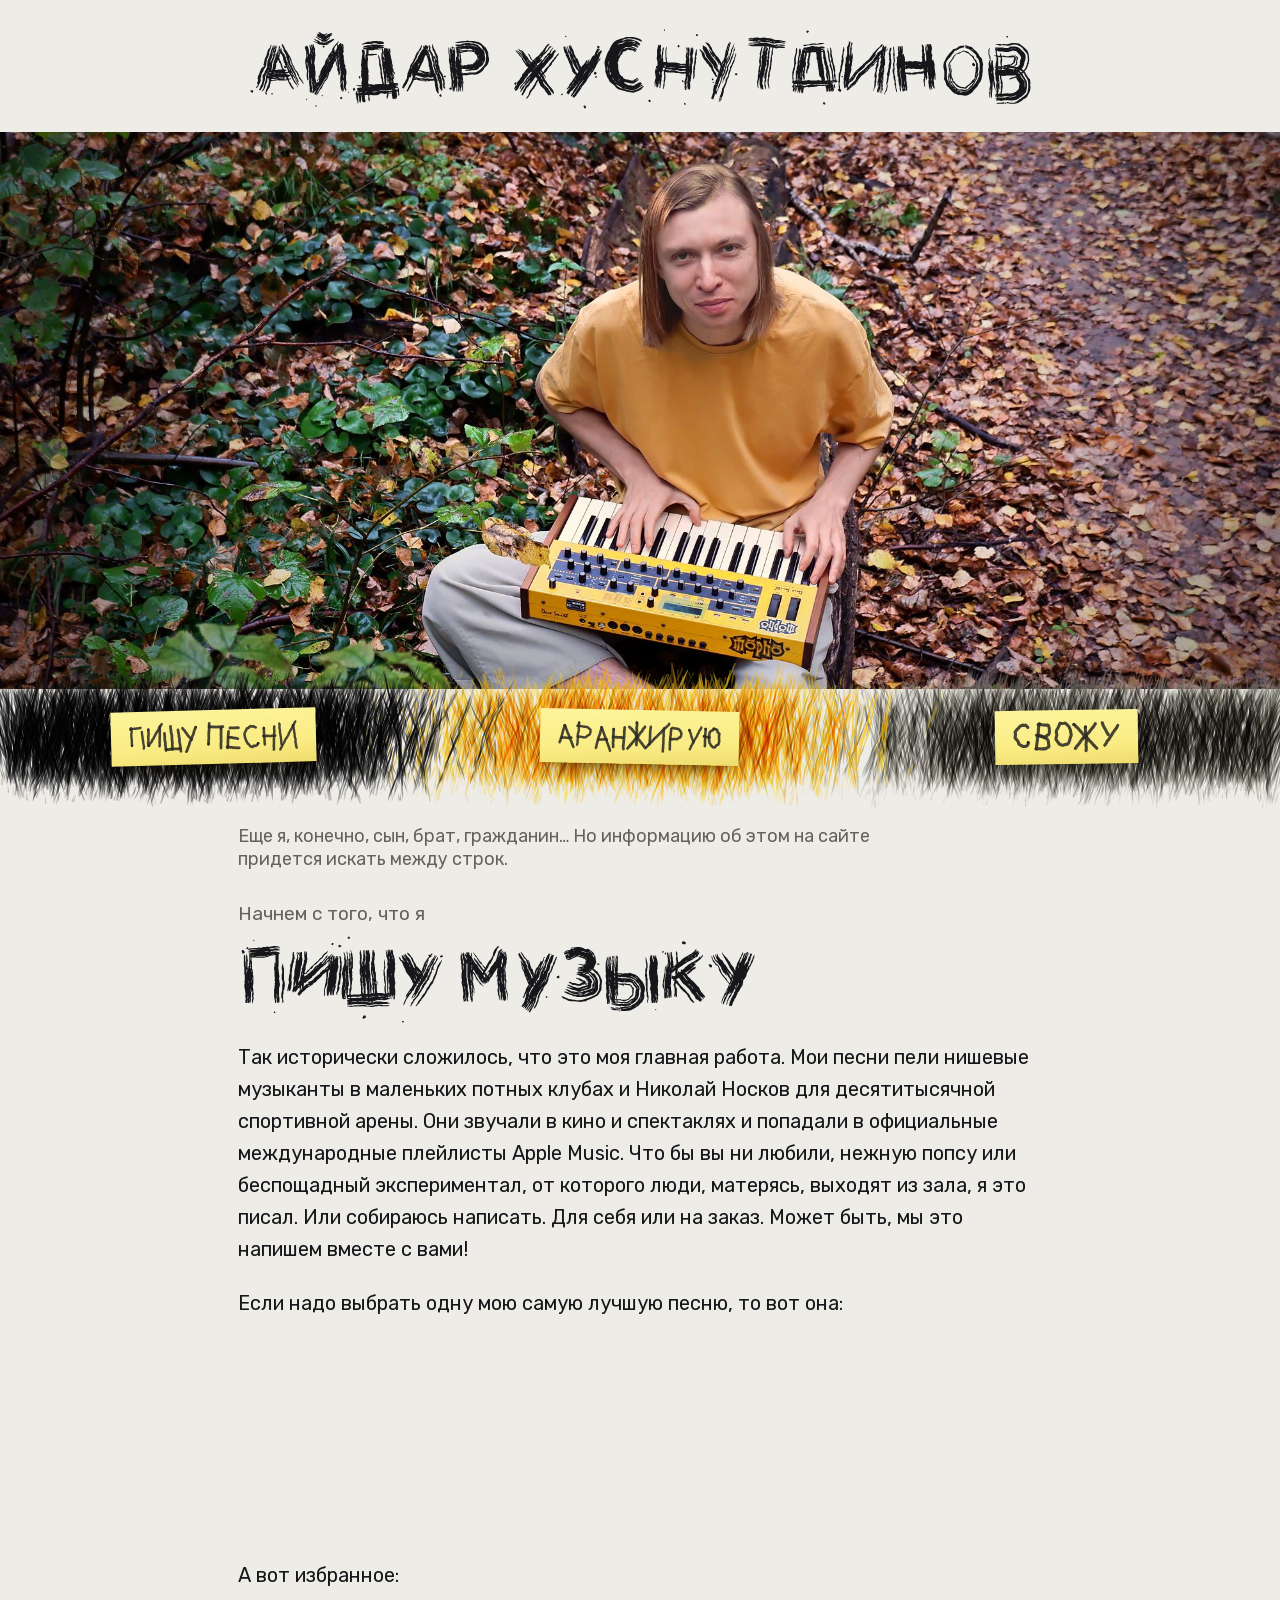
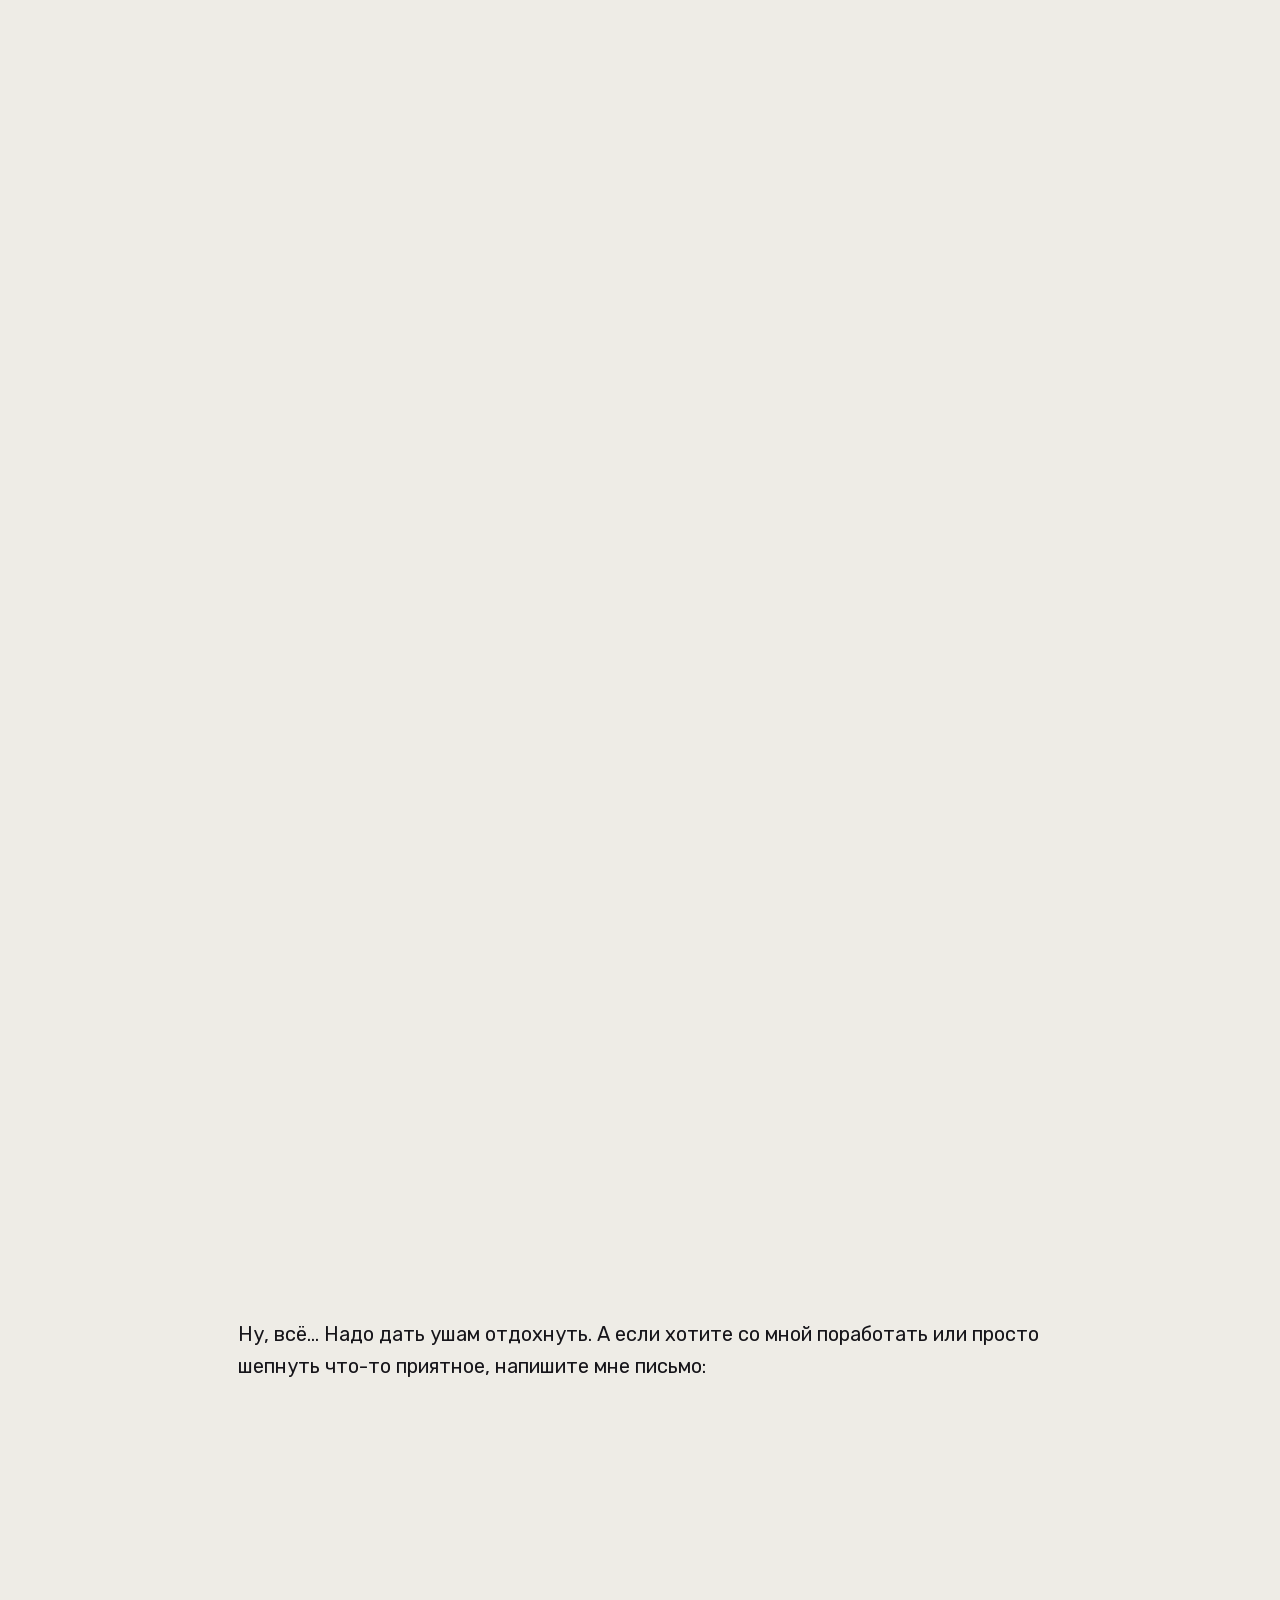
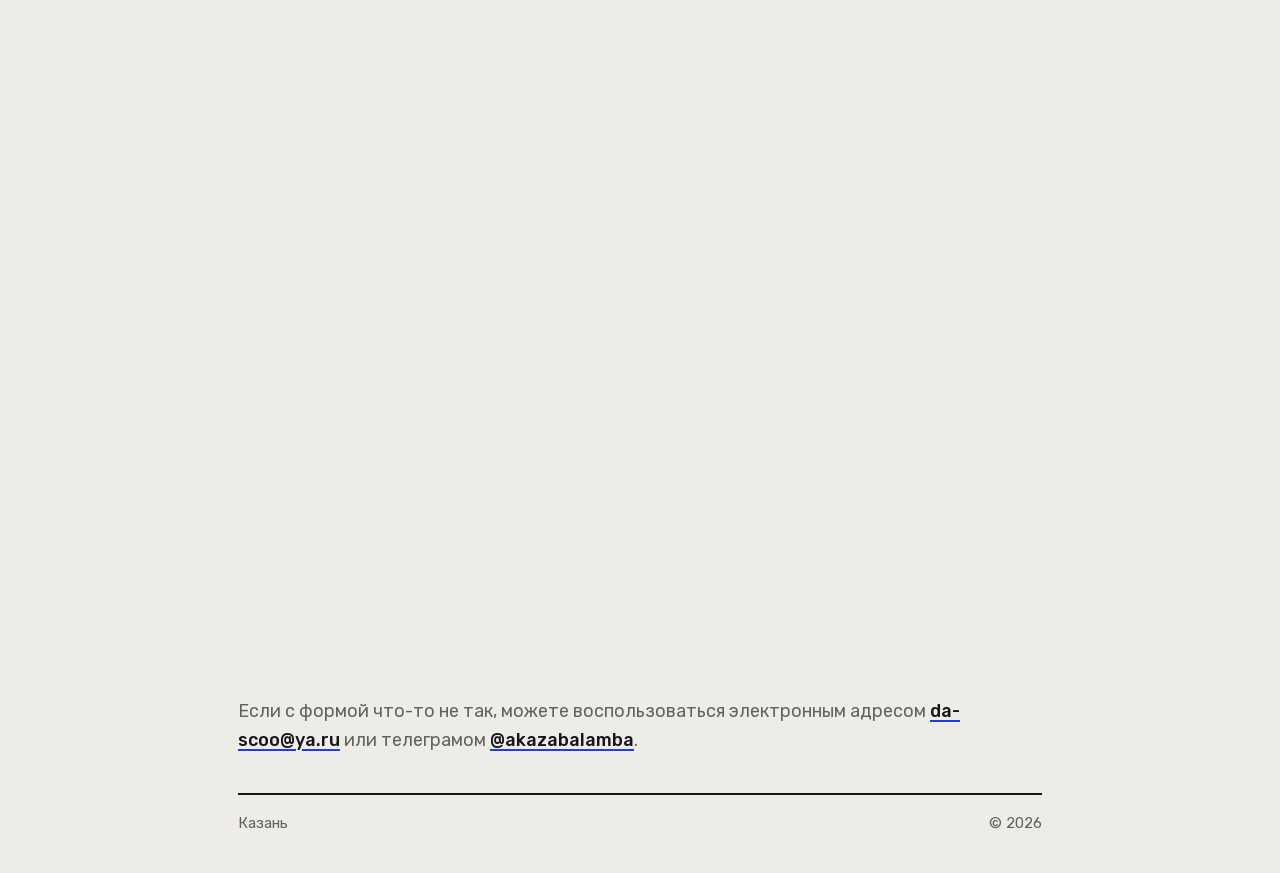
==== commit 94bd7e86: "v2 по-английски, фиты у Flow" ====
--- a/index.html
+++ b/index.html
@@ -80,8 +80,8 @@
     </li>
     <li class="card" data-audio="audio/flow.mp3">
       <span class="card__cover"><img src="covers/flow.jpg" alt="" loading="lazy"></span>
-      <span class="strip"><button class="strip__play" type="button" aria-label="Слушать: My Friend Aidar — Flow">▶</button><span class="strip__track"><span class="strip__bar"></span></span><span class="strip__time">0:00</span></span>
-      <span class="card__name">My Friend Aidar — Flow</span>
+      <span class="strip"><button class="strip__play" type="button" aria-label="Слушать: My Friend Aidar — Flow (feat. Vanya Limb, амперметр, Sofiya Ozdzhan &amp; Sergio Vasko)">▶</button><span class="strip__track"><span class="strip__bar"></span></span><span class="strip__time">0:00</span></span>
+      <span class="card__name">My Friend Aidar — Flow (feat. Vanya Limb, амперметр, Sofiya Ozdzhan &amp; Sergio Vasko)</span>
       <span class="card__role">музыка · текст · продакшн · вокал · сведение · мастеринг</span>
     </li>
     <li class="card" data-audio="audio/jyldys.mp3">
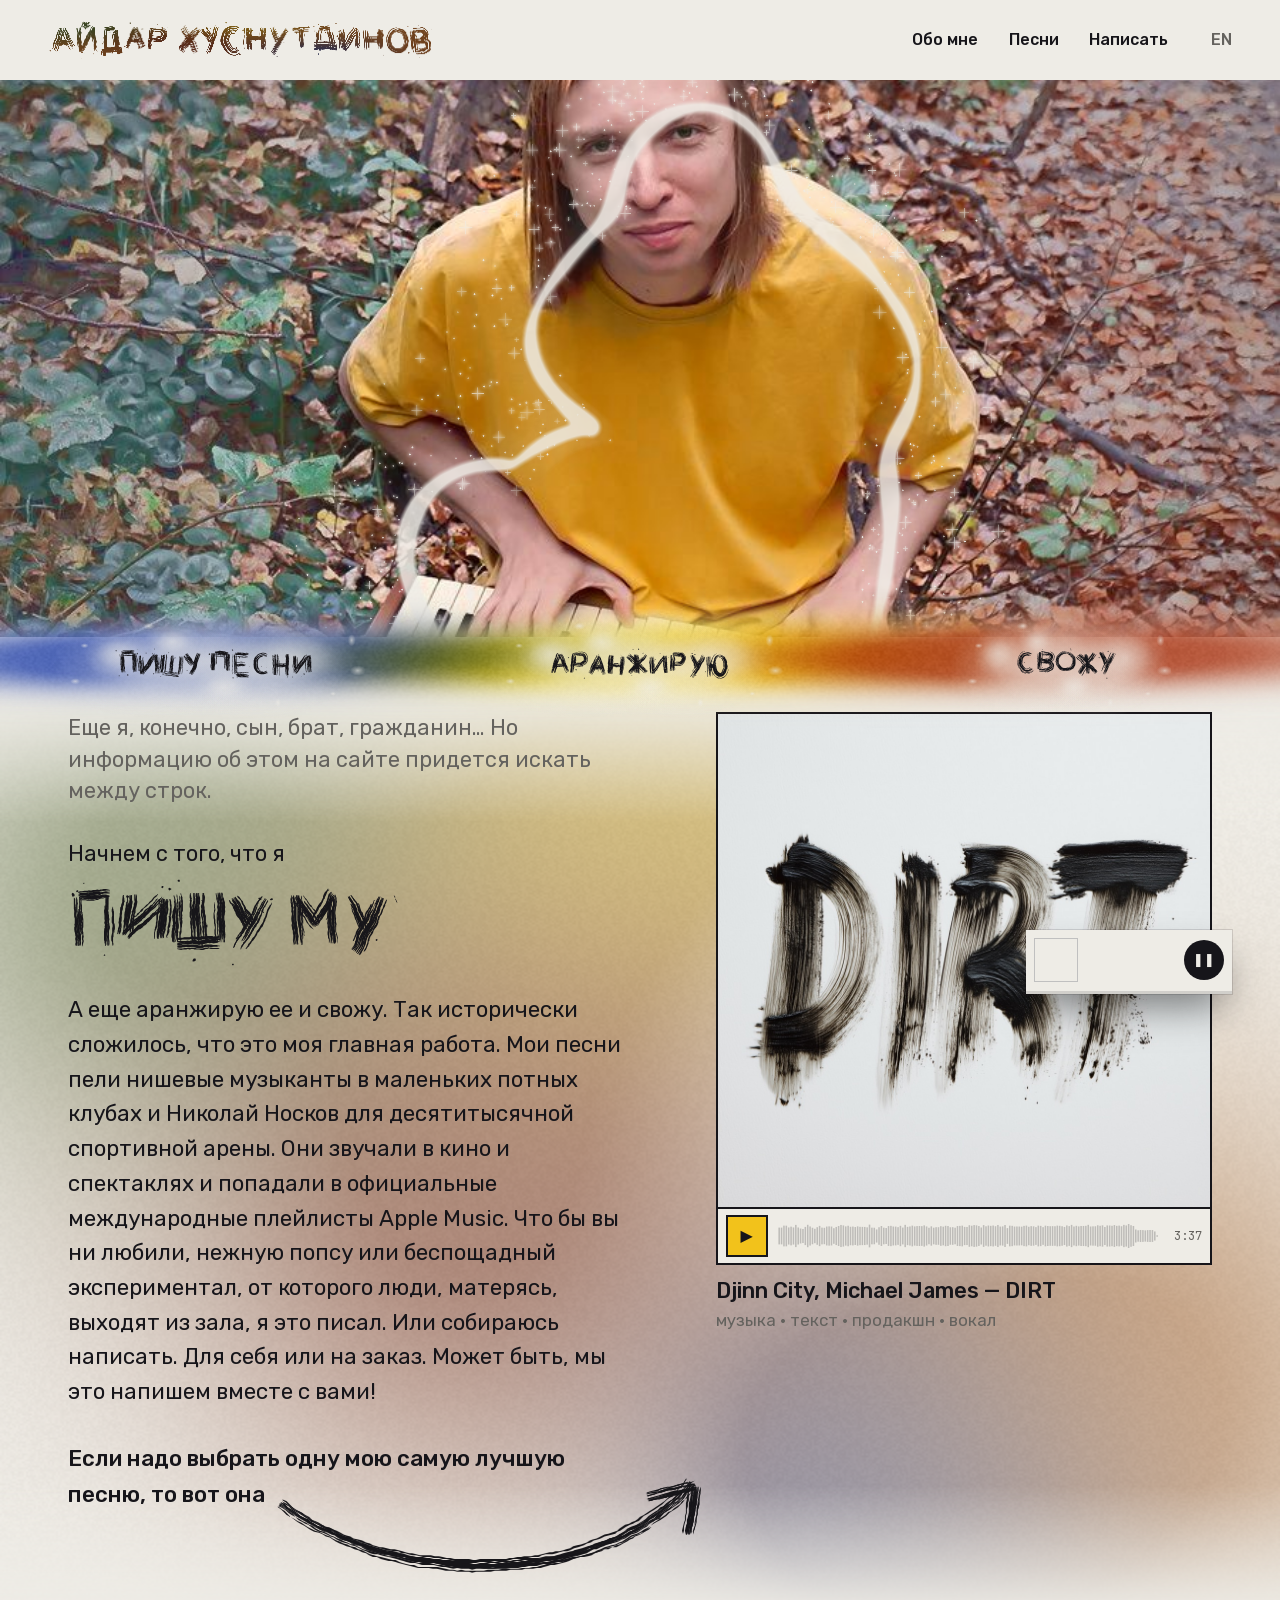
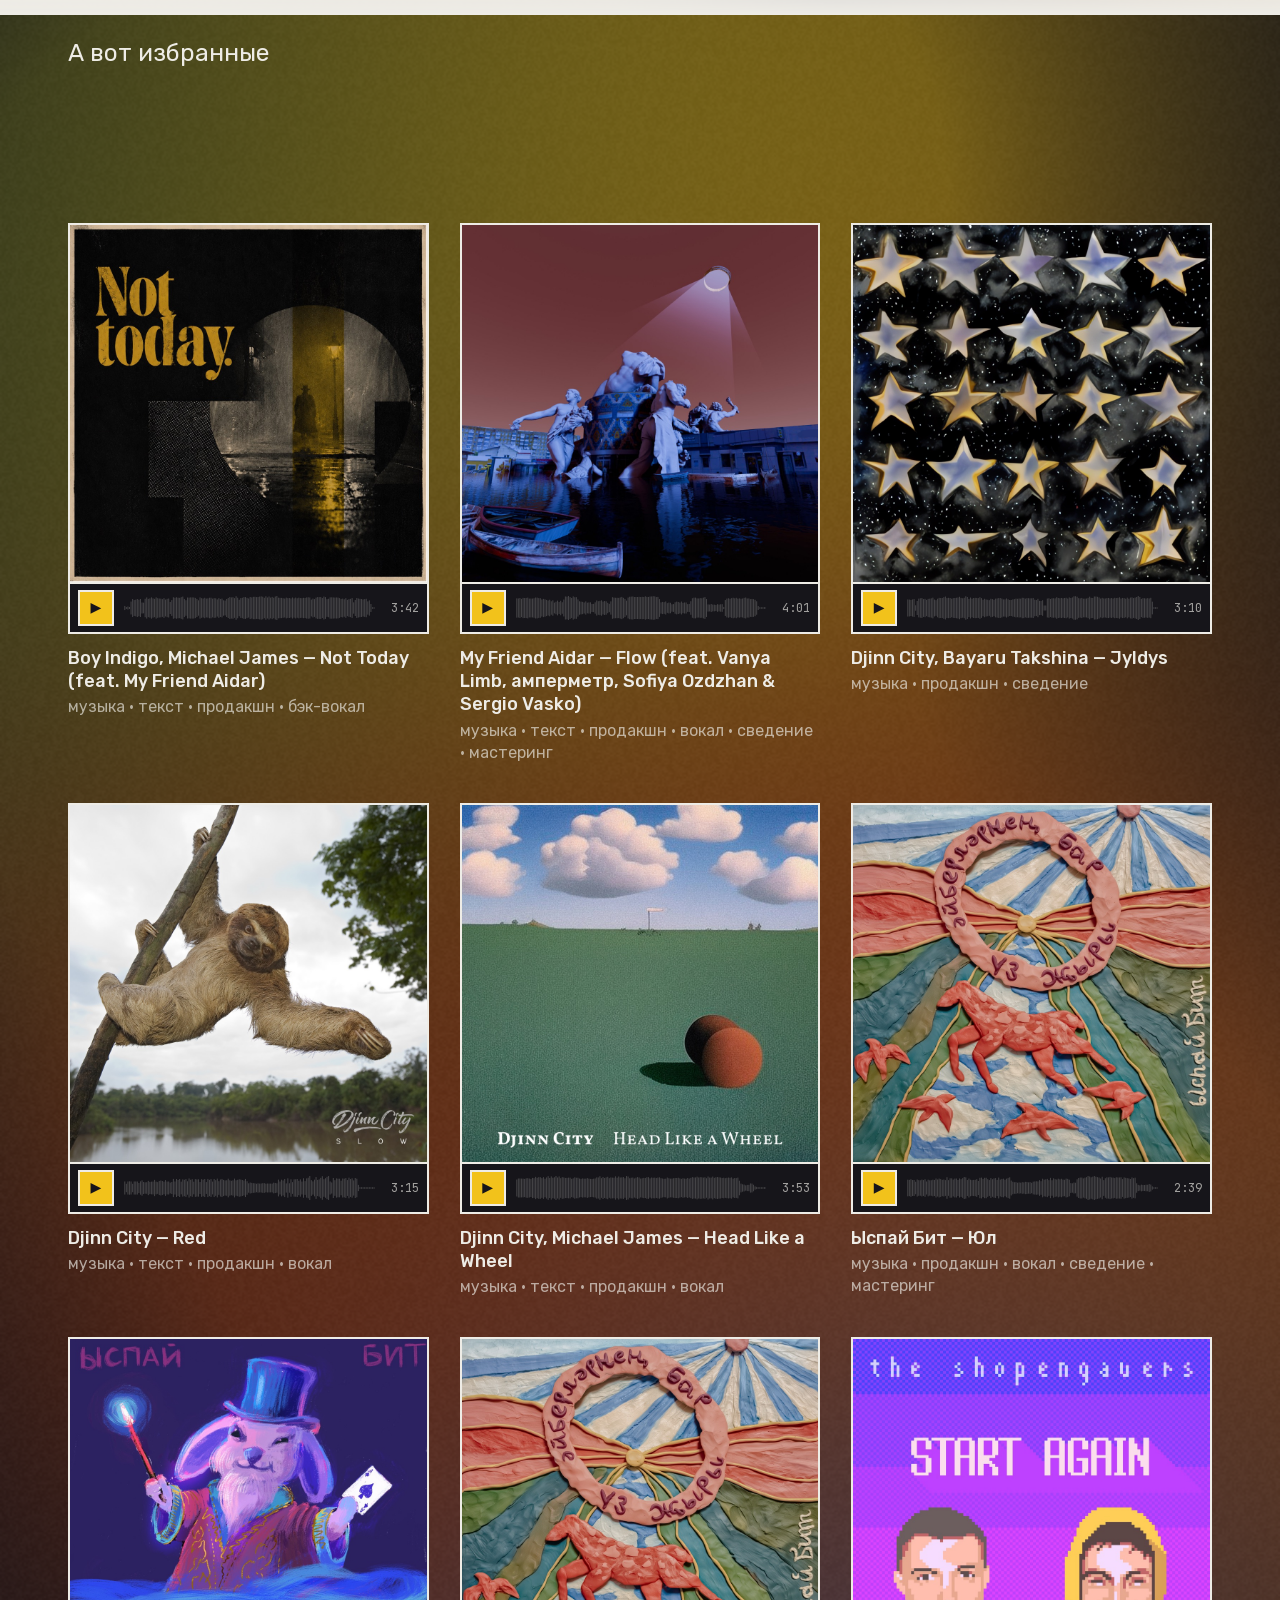
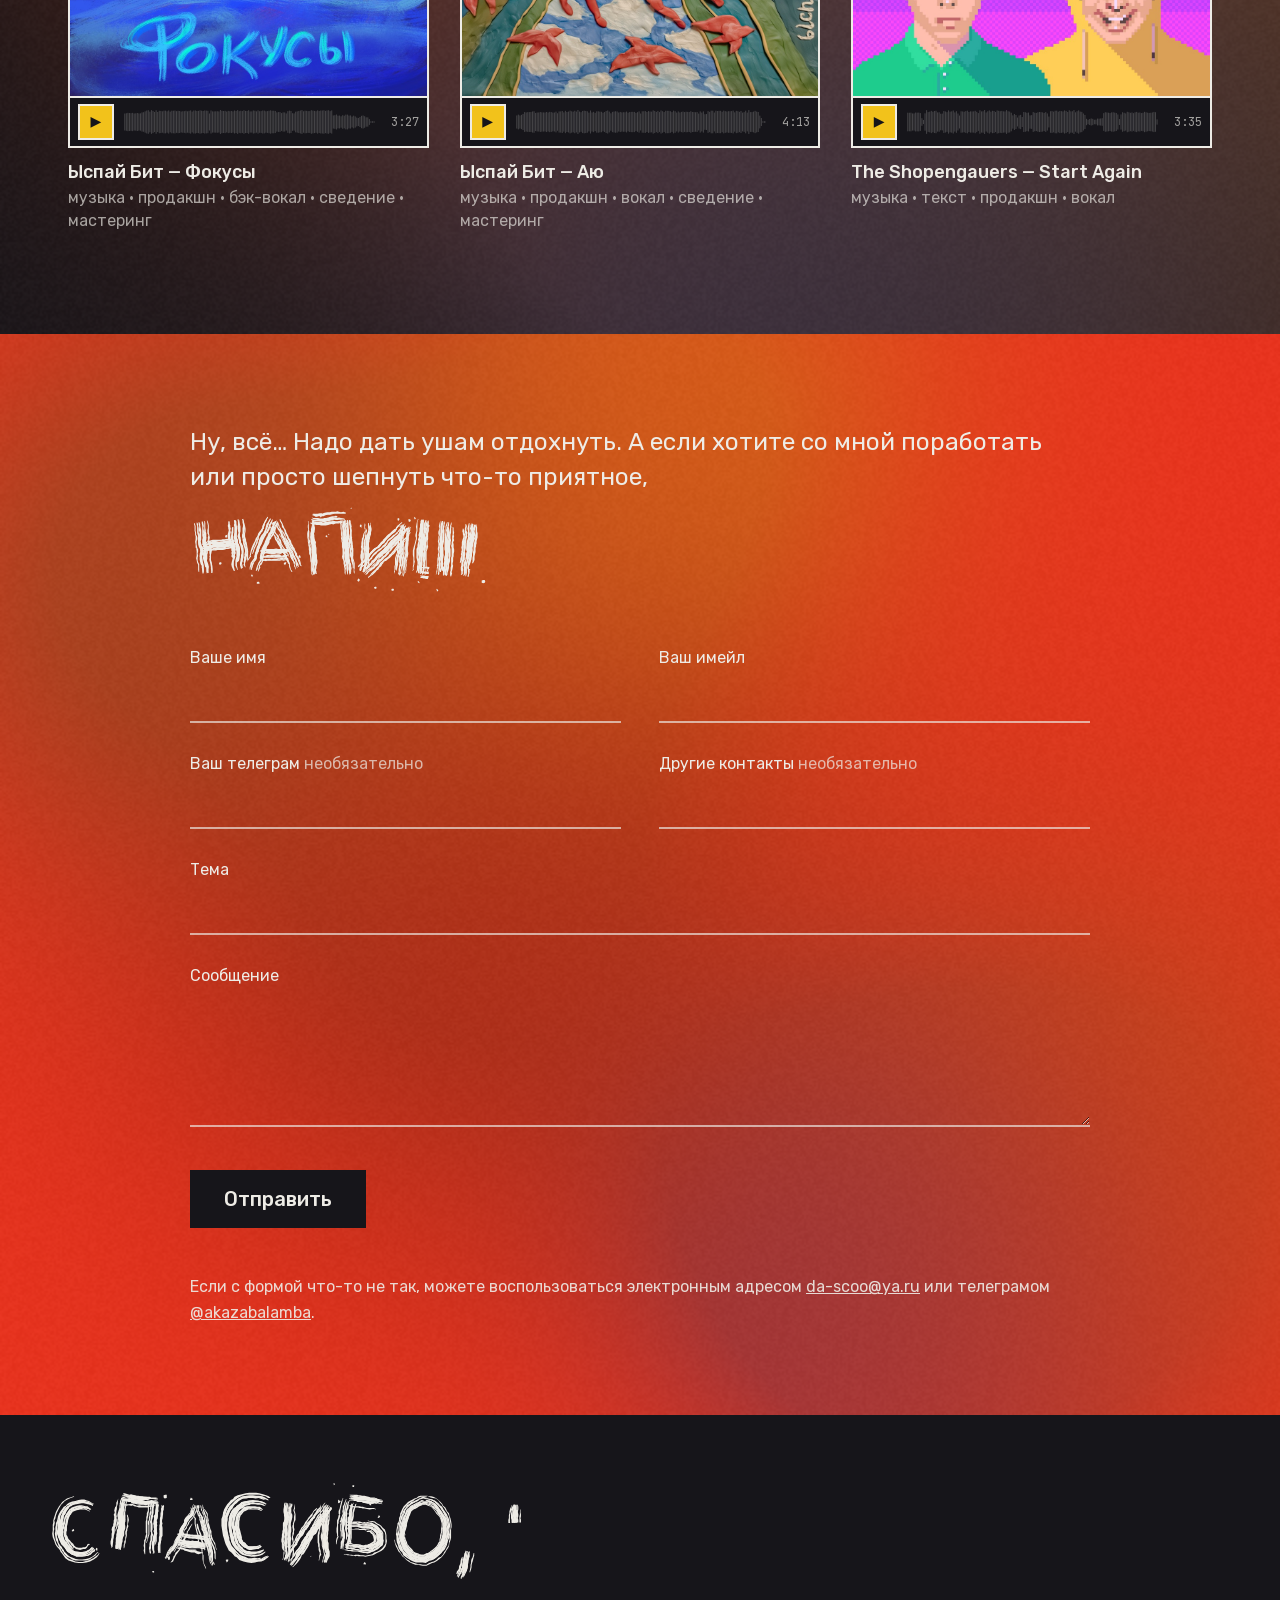
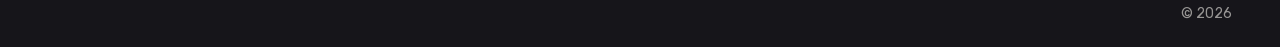
==== commit 755331b3: "Вторая версия в корне, первая удалена; /v2/ переадресует" ====
--- a/index.html
+++ b/index.html
@@ -5,131 +5,157 @@
 <meta name="viewport" content="width=device-width, initial-scale=1, viewport-fit=cover">
 <title>Айдар Хуснутдинов — музыкант, программист, звукорежиссёр</title>
 <meta name="description" content="Айдар Хуснутдинов. Мои песни пели нишевые музыканты в маленьких потных клубах и Николай Носков для десятитысячной спортивной арены.">
+<meta name="theme-color" content="#EEECE6">
 <meta property="og:type" content="website">
 <meta property="og:title" content="Айдар Хуснутдинов">
 <meta property="og:description" content="Музыкант, программист, звукорежиссёр.">
-<meta property="og:url" content="https://myfriendaidar.com/">
 <meta property="og:image" content="https://myfriendaidar.com/og.png">
 <meta property="og:locale" content="ru_RU">
 <meta name="twitter:card" content="summary_large_image">
-<link rel="stylesheet" href="fonts/fonts.css">
-<link rel="stylesheet" href="css/style.css?v=10012240">
+<link rel="stylesheet" href="fonts/fonts.css?v=18101200">
+<link rel="stylesheet" href="v2.css?v=18101200">
 <link rel="icon" href="favicon.svg" type="image/svg+xml">
+<link rel="alternate" hreflang="ru" href="https://myfriendaidar.com/">
+<link rel="alternate" hreflang="en" href="https://myfriendaidar.com/en/">
+<script>document.documentElement.classList.add('js')</script>
 </head>
 <body>
 
-<a class="skip" href="#main">К содержанию</a>
-
-<h1 class="name"><img src="name.svg?v=09172209" alt="Айдар Хуснутдинов"></h1>
-
-<!-- Фото во всю ширину. Собирается из исходника скриптом tools/prep_photo.py
-     (цвет + обрезка), см. tools/README.md. -->
-<figure class="hero">
+<!-- 1. Первый экран виден сразу: имя → фото → «Пишу песни · Аранжирую · Свожу»
+     тушью на полях штриховки. Имя — мазки, сквозь которые светится живой градиент. -->
+<h1 class="name" id="top" data-name-brush="brush/name.json"><img src="img/name.svg" alt="Айдар Хуснутдинов" width="1791" height="186"></h1>
+
+<figure class="hero" data-hero>
   <picture>
-    <source media="(max-width:640px)" srcset="photo-mob.jpg?v=10021115">
-    <img src="photo.jpg?v=10021115" alt="Айдар Хуснутдинов" width="2000" height="870">
+    <source media="(max-width:640px)" srcset="img/photo-mob.jpg?v=5">
+    <img src="img/photo.jpg?v=5" alt="Айдар Хуснутдинов" width="2000" height="870" data-photo>
   </picture>
+  <!-- Белый контур вокруг человека — кривой, как обвёл ребёнок, с блёстками (tools/outline_photo.py). -->
+  <div class="hero__line" aria-hidden="true"></div>
 </figure>
 
-<!-- ЧЕРНОВИК: список компетенций я пока собрал сам, нужно ваше слово -->
 <ul class="skills">
-  <li><span class="note"><img src="note-1.svg?v=09282200" alt="Пишу песни" width="950" height="186"></span></li>
-  <li><span class="note"><img src="note-2.svg?v=09282200" alt="Аранжирую" width="908" height="184"></span></li>
-  <li><span class="note"><img src="note-3.svg?v=09282200" alt="Свожу" width="506" height="155"></span></li>
+  <li class="skills__bg" aria-hidden="true"><canvas data-glow-skills></canvas></li>
+  <li><span class="word"><img src="img/skill-1.svg" alt="Пишу песни"></span></li>
+  <li><span class="word"><img src="img/skill-2.svg" alt="Аранжирую"></span></li>
+  <li><span class="word"><img src="img/skill-3.svg" alt="Свожу"></span></li>
 </ul>
 
+<!-- Шапка: большая полоса с именем при прокрутке сжимается в маленькую, потом буквы
+     уходят влево, справа проявляется меню. Имя светится грязью. -->
+<header class="bar" data-bar>
+  <a class="bar__name" href="#top" aria-hidden="true" tabindex="-1" data-name><img src="img/name.svg" alt=""></a>
+  <nav class="bar__nav"><a href="#story">Обо мне</a><a href="#songs">Песни</a><a href="#write">Написать</a><a class="bar__lang" href="en/" hreflang="en" lang="en">EN</a></nav>
+</header>
+
 <main id="main">
 
-  <!-- «Музыкант, программист, звукорежиссёр» убрано: дублирует плашки выше.
-       В <title> и og:description строка осталась — там она не дублирует ничего. -->
-  <p class="role role--2">Еще я, конечно, сын, брат, гражданин… Но информацию об этом
-    на сайте придется искать между строк.</p>
-
-  <p class="lead-in">Начнем с того, что я</p>
-  <h2 class="h2"><img src="h2.svg?v=09172209" alt="Пишу музыку"></h2>
-
-  <p>Так исторически сложилось, что это моя главная работа. Мои песни пели нишевые
-    музыканты в маленьких потных клубах и Николай Носков для десятитысячной
-    спортивной арены. Они звучали в кино и спектаклях и попадали в официальные
-    международные плейлисты Apple Music. Что бы вы ни любили, нежную попсу или
-    беспощадный экспериментал, от которого люди, матерясь, выходят из зала,
-    я это писал. Или собираюсь написать. Для себя или на заказ. Может быть,
-    мы это напишем вместе с вами!</p>
-
-  <p>Если надо выбрать одну мою самую лучшую песню, то вот она:</p>
-
-  <div class="best" data-audio="audio/dirt.mp3">
-    <div class="best__in">
-      <span class="best__cover"><img src="covers/dirt-feat-michael-james.jpg" alt=""></span>
-      <span class="best__txt">
-        <span class="best__name">Djinn City, Michael James — DIRT</span>
-        <span class="best__role">музыка · текст · продакшн · вокал</span>
-        <span class="strip"><button class="strip__play" type="button" aria-label="Слушать: Djinn City, Michael James — DIRT">▶</button><span class="strip__track"><span class="strip__bar"></span></span><span class="strip__time">0:00</span></span>
-      </span>
-    </div>
+<!-- 2. Текст и лучшая песня рядом. Фон полосы — та же визуализация, что в комнате,
+     но на бумаге: застывшая, оживает от любой песни. -->
+<section class="story" id="story">
+  <canvas class="story__glow" data-glow-best aria-hidden="true"></canvas>
+  <div class="story__text">
+    <p class="story__aside">Еще я, конечно, сын, брат, гражданин… Но информацию об этом
+      на сайте придется искать между строк.</p>
+    <p class="story__lead">Начнем с того, что я</p>
+    <h2 class="story__h" data-brush="brush/pishu.json"><img src="img/pishu.svg" alt="Пишу музыку"></h2>
+    <p class="story__p" data-words>А еще аранжирую ее и свожу. Так исторически сложилось, что это моя главная работа. Мои песни пели нишевые
+      музыканты в маленьких потных клубах и Николай Носков для десятитысячной
+      спортивной арены. Они звучали в кино и спектаклях и попадали в официальные
+      международные плейлисты Apple Music. Что бы вы ни любили, нежную попсу или
+      беспощадный экспериментал, от которого люди, матерясь, выходят из зала,
+      я это писал. Или собираюсь написать. Для себя или на заказ. Может быть,
+      мы это напишем вместе с вами!</p>
+    <p class="story__to">Если надо выбрать одну мою самую лучшую песню, то вот она</p>
   </div>
-
-  <p>А вот избранное:</p>
-
-  <ul class="grid">
-    <li class="card" data-audio="audio/not-today.mp3">
+  <!-- Стрелка кистью от конца фразы «…вот она» к песне, провисает под строкой. Место
+       считает скрипт по концу фразы и краю обложки. На телефоне песня и так под фразой. -->
+  <div class="story__arrow" data-brush="brush/strelka.json" data-tail="2.2" data-arrow aria-hidden="true"><img src="img/strelka.svg" alt=""></div>
+  <div class="story__best">
+    <ul class="best__list">
+    <li class="card card--best" data-song="dirt" data-audio="audio/dirt.mp3" data-cover="covers/dirt-feat-michael-james.jpg">
+      <span class="card__cover"><img src="covers/dirt-feat-michael-james.jpg" alt="" loading="lazy"></span>
+      <span class="strip"><button class="strip__play" type="button" aria-label="Слушать: Djinn City, Michael James — DIRT">▶</button><svg class="strip__wave" data-wave preserveAspectRatio="none" aria-hidden="true"></svg><span class="strip__time" data-dur></span></span>
+      <span class="card__name">Djinn City, Michael James — DIRT</span>
+      <span class="card__role">музыка · текст · продакшн · вокал</span>
+    </li>
+    </ul>
+  </div>
+</section>
+
+<!-- 3. Комната прослушивания: сетка 3×3. Фон — визуализация из цветов обложки
+     играющей песни: течёт под мелодию, раздувается на бочке; на паузе застывает.
+     Вокруг играющей обложки — свечение её же цветов. -->
+<section class="room" id="songs">
+  <canvas class="room__glow" data-glow aria-hidden="true"></canvas>
+  <div class="room__in">
+    <p class="room__lead">А вот избранные</p>
+    <h2 class="room__h" data-brush="brush/pesni.json"><img src="img/pesni.svg" alt="песни"></h2>
+    <ul class="grid">
+    <li class="card" data-song="not-today" data-audio="audio/not-today.mp3" data-cover="covers/not-today.jpg">
       <span class="card__cover"><img src="covers/not-today.jpg" alt="" loading="lazy"></span>
-      <span class="strip"><button class="strip__play" type="button" aria-label="Слушать: Boy Indigo, Michael James — Not Today (feat. My Friend Aidar)">▶</button><span class="strip__track"><span class="strip__bar"></span></span><span class="strip__time">0:00</span></span>
+      <span class="strip"><button class="strip__play" type="button" aria-label="Слушать: Boy Indigo, Michael James — Not Today (feat. My Friend Aidar)">▶</button><svg class="strip__wave" data-wave preserveAspectRatio="none" aria-hidden="true"></svg><span class="strip__time" data-dur></span></span>
       <span class="card__name">Boy Indigo, Michael James — Not Today (feat. My Friend Aidar)</span>
       <span class="card__role">музыка · текст · продакшн · бэк-вокал</span>
     </li>
-    <li class="card" data-audio="audio/flow.mp3">
+    <li class="card" data-song="flow" data-audio="audio/flow.mp3" data-cover="covers/flow.jpg">
       <span class="card__cover"><img src="covers/flow.jpg" alt="" loading="lazy"></span>
-      <span class="strip"><button class="strip__play" type="button" aria-label="Слушать: My Friend Aidar — Flow (feat. Vanya Limb, амперметр, Sofiya Ozdzhan &amp; Sergio Vasko)">▶</button><span class="strip__track"><span class="strip__bar"></span></span><span class="strip__time">0:00</span></span>
+      <span class="strip"><button class="strip__play" type="button" aria-label="Слушать: My Friend Aidar — Flow (feat. Vanya Limb, амперметр, Sofiya Ozdzhan &amp; Sergio Vasko)">▶</button><svg class="strip__wave" data-wave preserveAspectRatio="none" aria-hidden="true"></svg><span class="strip__time" data-dur></span></span>
       <span class="card__name">My Friend Aidar — Flow (feat. Vanya Limb, амперметр, Sofiya Ozdzhan &amp; Sergio Vasko)</span>
       <span class="card__role">музыка · текст · продакшн · вокал · сведение · мастеринг</span>
     </li>
-    <li class="card" data-audio="audio/jyldys.mp3">
+    <li class="card" data-song="jyldys" data-audio="audio/jyldys.mp3" data-cover="covers/jyldys.jpg">
       <span class="card__cover"><img src="covers/jyldys.jpg" alt="" loading="lazy"></span>
-      <span class="strip"><button class="strip__play" type="button" aria-label="Слушать: Djinn City, Bayaru Takshina — Jyldys">▶</button><span class="strip__track"><span class="strip__bar"></span></span><span class="strip__time">0:00</span></span>
+      <span class="strip"><button class="strip__play" type="button" aria-label="Слушать: Djinn City, Bayaru Takshina — Jyldys">▶</button><svg class="strip__wave" data-wave preserveAspectRatio="none" aria-hidden="true"></svg><span class="strip__time" data-dur></span></span>
       <span class="card__name">Djinn City, Bayaru Takshina — Jyldys</span>
       <span class="card__role">музыка · продакшн · сведение</span>
     </li>
-    <li class="card" data-audio="audio/red.mp3">
+    <li class="card" data-song="red" data-audio="audio/red.mp3" data-cover="covers/slow.jpg">
       <span class="card__cover"><img src="covers/slow.jpg" alt="" loading="lazy"></span>
-      <span class="strip"><button class="strip__play" type="button" aria-label="Слушать: Djinn City — Red">▶</button><span class="strip__track"><span class="strip__bar"></span></span><span class="strip__time">0:00</span></span>
+      <span class="strip"><button class="strip__play" type="button" aria-label="Слушать: Djinn City — Red">▶</button><svg class="strip__wave" data-wave preserveAspectRatio="none" aria-hidden="true"></svg><span class="strip__time" data-dur></span></span>
       <span class="card__name">Djinn City — Red</span>
       <span class="card__role">музыка · текст · продакшн · вокал</span>
     </li>
-    <li class="card" data-audio="audio/head-like-a-wheel.mp3">
+    <li class="card" data-song="head-like-a-wheel" data-audio="audio/head-like-a-wheel.mp3" data-cover="covers/head-like-a-wheel-feat-michael-james.jpg">
       <span class="card__cover"><img src="covers/head-like-a-wheel-feat-michael-james.jpg" alt="" loading="lazy"></span>
-      <span class="strip"><button class="strip__play" type="button" aria-label="Слушать: Djinn City, Michael James — Head Like a Wheel">▶</button><span class="strip__track"><span class="strip__bar"></span></span><span class="strip__time">0:00</span></span>
+      <span class="strip"><button class="strip__play" type="button" aria-label="Слушать: Djinn City, Michael James — Head Like a Wheel">▶</button><svg class="strip__wave" data-wave preserveAspectRatio="none" aria-hidden="true"></svg><span class="strip__time" data-dur></span></span>
       <span class="card__name">Djinn City, Michael James — Head Like a Wheel</span>
       <span class="card__role">музыка · текст · продакшн · вокал</span>
     </li>
-    <li class="card" data-audio="audio/yul.mp3">
+    <li class="card" data-song="yul" data-audio="audio/yul.mp3" data-cover="covers/eyberlernen-bar-uz-jyry.jpg">
       <span class="card__cover"><img src="covers/eyberlernen-bar-uz-jyry.jpg" alt="" loading="lazy"></span>
-      <span class="strip"><button class="strip__play" type="button" aria-label="Слушать: Ыспай Бит — Юл">▶</button><span class="strip__track"><span class="strip__bar"></span></span><span class="strip__time">0:00</span></span>
+      <span class="strip"><button class="strip__play" type="button" aria-label="Слушать: Ыспай Бит — Юл">▶</button><svg class="strip__wave" data-wave preserveAspectRatio="none" aria-hidden="true"></svg><span class="strip__time" data-dur></span></span>
       <span class="card__name">Ыспай Бит — Юл</span>
       <span class="card__role">музыка · продакшн · вокал · сведение · мастеринг</span>
     </li>
-    <li class="card" data-audio="audio/fokusy.mp3">
+    <li class="card" data-song="fokusy" data-audio="audio/fokusy.mp3" data-cover="covers/fokusy.jpg">
       <span class="card__cover"><img src="covers/fokusy.jpg" alt="" loading="lazy"></span>
-      <span class="strip"><button class="strip__play" type="button" aria-label="Слушать: Ыспай Бит — Фокусы">▶</button><span class="strip__track"><span class="strip__bar"></span></span><span class="strip__time">0:00</span></span>
+      <span class="strip"><button class="strip__play" type="button" aria-label="Слушать: Ыспай Бит — Фокусы">▶</button><svg class="strip__wave" data-wave preserveAspectRatio="none" aria-hidden="true"></svg><span class="strip__time" data-dur></span></span>
       <span class="card__name">Ыспай Бит — Фокусы</span>
       <span class="card__role">музыка · продакшн · бэк-вокал · сведение · мастеринг</span>
     </li>
-    <li class="card" data-audio="audio/ayu.mp3">
+    <li class="card" data-song="ayu" data-audio="audio/ayu.mp3" data-cover="covers/eyberlernen-bar-uz-jyry.jpg">
       <span class="card__cover"><img src="covers/eyberlernen-bar-uz-jyry.jpg" alt="" loading="lazy"></span>
-      <span class="strip"><button class="strip__play" type="button" aria-label="Слушать: Ыспай Бит — Аю">▶</button><span class="strip__track"><span class="strip__bar"></span></span><span class="strip__time">0:00</span></span>
+      <span class="strip"><button class="strip__play" type="button" aria-label="Слушать: Ыспай Бит — Аю">▶</button><svg class="strip__wave" data-wave preserveAspectRatio="none" aria-hidden="true"></svg><span class="strip__time" data-dur></span></span>
       <span class="card__name">Ыспай Бит — Аю</span>
       <span class="card__role">музыка · продакшн · вокал · сведение · мастеринг</span>
     </li>
-    <li class="card" data-audio="audio/start-again.mp3">
+    <li class="card" data-song="start-again" data-audio="audio/start-again.mp3" data-cover="covers/start-again.jpg">
       <span class="card__cover"><img src="covers/start-again.jpg" alt="" loading="lazy"></span>
-      <span class="strip"><button class="strip__play" type="button" aria-label="Слушать: The Shopengauers — Start Again">▶</button><span class="strip__track"><span class="strip__bar"></span></span><span class="strip__time">0:00</span></span>
+      <span class="strip"><button class="strip__play" type="button" aria-label="Слушать: The Shopengauers — Start Again">▶</button><svg class="strip__wave" data-wave preserveAspectRatio="none" aria-hidden="true"></svg><span class="strip__time" data-dur></span></span>
       <span class="card__name">The Shopengauers — Start Again</span>
       <span class="card__role">музыка · текст · продакшн · вокал</span>
     </li>
-  </ul>
-
-  <p>Ну, всё… Надо дать ушам отдохнуть. А если хотите со мной поработать или просто
-    шепнуть что-то приятное, напишите мне письмо:</p>
+    </ul>
+  </div>
+</section>
+
+<!-- 4. Письмо. Фон — та же визуализация на красном: застывшая, оживает с музыкой. -->
+<section class="write" id="write">
+  <canvas class="write__glow" data-glow-write aria-hidden="true"></canvas>
+  <p class="write__lead">Ну, всё… Надо дать ушам отдохнуть. А если хотите со мной поработать или просто
+    шепнуть что-то приятное,</p>
+  <h2 class="write__h" data-brush="brush/napishite.json"><img src="img/napishite.svg" alt="Напишите мне"></h2>
 
   <form class="form" action="https://formsubmit.co/ajax/36f7e7436ccb0e58b3352c905df5de21" method="post" data-form novalidate>
     <label class="f"><span class="f__l">Ваше имя</span>
@@ -140,29 +166,43 @@
       <input class="f__i" type="text" name="telegram"></label>
     <label class="f"><span class="f__l">Другие контакты <i>необязательно</i></span>
       <input class="f__i" type="text" name="other"></label>
-    <label class="f"><span class="f__l">Тема</span>
+    <label class="f f--wide"><span class="f__l">Тема</span>
       <input class="f__i" type="text" name="subject" required></label>
-    <label class="f"><span class="f__l">Сообщение</span>
-      <textarea class="f__i f__t" name="message" rows="5" required></textarea></label>
+    <label class="f f--wide"><span class="f__l">Сообщение</span>
+      <textarea class="f__i f__t" name="message" rows="4" required></textarea></label>
     <input type="hidden" name="_subject">
     <input type="hidden" name="_template" value="table">
     <input class="hp" type="text" name="_honey" tabindex="-1" autocomplete="off" aria-hidden="true">
-    <button class="btn" type="submit" data-submit>Отправить</button>
-    <span class="form__note" data-note role="status"></span>
+    <div class="form__end">
+      <button class="btn" type="submit" data-submit>Отправить</button>
+      <span class="form__note" data-note role="status"></span>
+    </div>
   </form>
 
-  <p class="fallback">Если с формой что-то не так, можете воспользоваться электронным
+  <p class="write__fallback">Если с формой что-то не так, можете воспользоваться электронным
     адресом <a data-mail>da-scoo (собака) ya.ru</a> или телеграмом
     <a href="https://t.me/akazabalamba">@akazabalamba</a>.</p>
-
-  <footer class="foot">
-    <span>Казань</span>
-    <span>© <span id="y">2026</span></span>
-  </footer>
+</section>
+
+<footer class="foot">
+  <p class="foot__name" data-brush="brush/spasibo.json"><img src="img/spasibo.svg" alt="Спасибо, что долистали!"></p>
+  <p class="foot__row">© <span data-year>2026</span></p>
+</footer>
 
 </main>
 
-<script src="js/app.js?v=10151700"></script>
-<script>document.getElementById('y').textContent=new Date().getFullYear()</script>
+<!-- Мини-плеер: держит песню, пока листаешь. -->
+<div class="mini" data-mini aria-live="polite">
+  <img class="mini__cover" data-mini-cover alt="">
+  <span class="mini__t" data-mini-title></span>
+  <canvas class="mini__eq" data-mini-eq aria-hidden="true"></canvas>
+  <button class="mini__btn" type="button" data-mini-btn aria-label="Пауза">❚❚</button>
+  <span class="mini__bar"><span data-mini-bar></span></span>
+</div>
+
+<script src="vendor/gsap.min.js"></script>
+<script src="vendor/ScrollTrigger.min.js"></script>
+<script src="waves.js?v=14040000"></script>
+<script src="v2.js?v=18101200"></script>
 </body>
 </html>
--- a/fonts/fonts.css
+++ b/fonts/fonts.css
@@ -46,19 +46,7 @@
   src: url(rubik-600-lat.woff2) format('woff2');
   unicode-range: U+0000-00FF, U+0131, U+0152-0153, U+02BB-02BC, U+02C6, U+02DA, U+02DC, U+0304, U+0308, U+0329, U+2000-206F, U+20AC, U+2122, U+2191, U+2193, U+2212, U+2215, U+FEFF, U+FFFD;
 }
-@font-face {
-  font-family: 'Rubik Distressed';
-  font-style: normal;
-  font-weight: 400;
-  font-display: swap;
-  src: url(rubik-distressed-400-cyr.woff2) format('woff2');
-  unicode-range: U+0301, U+0400-045F, U+0490-0491, U+04B0-04B1, U+2116;
-}
-@font-face {
-  font-family: 'Rubik Distressed';
-  font-style: normal;
-  font-weight: 400;
-  font-display: swap;
-  src: url(rubik-distressed-400-lat.woff2) format('woff2');
-  unicode-range: U+0000-00FF, U+0131, U+0152-0153, U+02BB-02BC, U+02C6, U+02DA, U+02DC, U+0304, U+0308, U+0329, U+2000-206F, U+20AC, U+2122, U+2191, U+2193, U+2212, U+2215, U+FEFF, U+FFFD;
-}
+@font-face{font-family:'JetBrains Mono';font-style:normal;font-weight:400;font-display:swap;src:url(jetbrains-400-cyr.woff2) format('woff2');unicode-range:U+0301, U+0400-045F, U+0490-0491, U+04B0-04B1, U+2116}
+@font-face{font-family:'JetBrains Mono';font-style:normal;font-weight:400;font-display:swap;src:url(jetbrains-400-lat.woff2) format('woff2');unicode-range:U+0000-00FF, U+0131, U+0152-0153, U+02BB-02BC, U+02C6, U+02DA, U+02DC, U+0304, U+0308, U+0329, U+2000-206F, U+20AC, U+2122, U+2191, U+2193, U+2212, U+2215, U+FEFF, U+FFFD}
+@font-face{font-family:'JetBrains Mono';font-style:normal;font-weight:600;font-display:swap;src:url(jetbrains-600-cyr.woff2) format('woff2');unicode-range:U+0301, U+0400-045F, U+0490-0491, U+04B0-04B1, U+2116}
+@font-face{font-family:'JetBrains Mono';font-style:normal;font-weight:600;font-display:swap;src:url(jetbrains-600-lat.woff2) format('woff2');unicode-range:U+0000-00FF, U+0131, U+0152-0153, U+02BB-02BC, U+02C6, U+02DA, U+02DC, U+0304, U+0308, U+0329, U+2000-206F, U+20AC, U+2122, U+2191, U+2193, U+2212, U+2215, U+FEFF, U+FFFD}
--- a/v2.css
+++ b/v2.css
@@ -0,0 +1,306 @@
+/* Айдар Хуснутдинов — вторая версия.
+   Первый экран как в основной версии, виден сразу. Дальше текст и лучшая песня
+   рядом: пока читаешь, DIRT перед глазами. Потом «комната прослушивания» — сетка 3×3,
+   за которой дышит живой градиент из цветов обложки. Тот же градиент светится сквозь
+   мазки имени.
+   Крупные надписи пишет кисть Shygyrt, остальное — Rubik. */
+
+:root{
+  --ink:#16151A; --paper:#EEECE6; --dim:#64625E; --line:#D2CEC4;
+  --red:#E8331F; --blue:#1F3BE8; --yellow:#F2C21B;
+  --f-text:'Rubik', system-ui, -apple-system, sans-serif;
+  --f-mono:'JetBrains Mono', ui-monospace, monospace;
+  --gut:clamp(18px,4vw,48px);
+  --barH:80px; --navW:340px;   /* место под меню вместе с переключателем языка */
+  --wide:1240px;
+  --ease:cubic-bezier(.2,.8,.2,1);
+}
+
+*,*::before,*::after{ box-sizing:border-box }
+html{ -webkit-text-size-adjust:100%; scroll-behavior:smooth; scroll-padding-top:64px }
+body{
+  margin:0; background:var(--paper); color:var(--ink);
+  font:400 20px/1.6 var(--f-text);
+  overflow-x:hidden;
+}
+img{ max-width:100%; display:block }
+a{ color:inherit }
+button{ font:inherit; color:inherit }
+::selection{ background:var(--yellow); color:var(--ink) }
+:focus-visible{ outline:3px solid var(--blue); outline-offset:2px }
+
+/* ---------- Надписи кистью ---------- */
+/* Картинка держит место, пока кисть не начала писать на холсте. */
+[data-brush]{ margin:0 }
+[data-brush] canvas{ display:block; height:auto }
+.js [data-brush]:not(.is-img) > img{ visibility:hidden }
+
+/* ---------- 1. Имя ---------- */
+/* h1 держит место под шапку; имя в шапке рисует JS ровно поверх него */
+.name{ margin:0; height:var(--barH); padding:0 var(--gut); display:flex; align-items:center }
+.name img, .name canvas{ display:block; height:auto; width:min(calc(var(--barH) * .5 * var(--nameAR, 1791 / 186)), calc(100vw - 2 * var(--gut) - var(--navW))) }
+
+/* ---------- 2. Фото и кисть ---------- */
+.hero{ margin:0; position:relative; overflow:hidden }
+.hero img{ width:100%; height:min(70vh,43.48vw); object-fit:cover; object-position:center 30% }   /* как в основной версии */
+/* Контур: бумага сайта, видна только сквозь маску-линию. Маска кадрируется так же, как фото (cover, center 30%). */
+.hero__line{ position:absolute; inset:0; width:100%; height:100%; pointer-events:none; background:var(--paper);
+  -webkit-mask:url(img/outline.png?v=5) center 30% / cover no-repeat; mask:url(img/outline.png?v=5) center 30% / cover no-repeat }
+
+/* ---------- 3. Что я делаю: слова тушью на полях штриховки ---------- */
+/* Под словами три размытые объёмные кляксы своих цветов (тушь, жёлтый, красный),
+   наползают друг на друга; текут под музыку и застывают в тишине (JS). */
+.skills{
+  list-style:none; display:flex; flex-wrap:wrap; gap:0; padding:0;
+  /* слова под фото, полоса красок над ними заходит на низ снимка */
+  margin:calc(-.5 * clamp(24px,2.6vw,38px) + 14px) 0 0;
+  text-align:center; position:relative; z-index:2; isolation:isolate;
+}
+.skills li{ flex:1 1 0; min-width:0; position:relative; z-index:1; display:flex; justify-content:center; padding:clamp(8px,1vw,14px) clamp(8px,1.2vw,16px) }
+.skills li.skills__bg{ position:absolute; inset:-48px 0; z-index:0; padding:0; flex:none }   /* холст с запасом: мягкий край капель не обрезается */
+.skills__bg canvas{ display:block; width:100%; height:100% }
+.word{ display:block; position:relative; padding:.5em 1.6em; margin:-.5em -1.6em }
+/* Под словом — расчищенная клякса: несколько мягких комков разного размера и брызги
+   вокруг. Комки (::before) и брызги (::after) дышат с разным периодом, поэтому
+   форма всё время чуть перетекает. Только transform — работает видеокарта.
+   У каждого слова клякса своя: развёрнута и растянута по-другому. */
+.word::before, .word::after{ content:""; position:absolute; z-index:-1; pointer-events:none }
+.word::before{
+  inset:-1.4em -2em;   /* с запасом: комки затухают внутри, срезов нет */
+  background:
+    radial-gradient(ellipse 30% 46% at 32% 54%, rgba(238,236,230,.62) 0%, rgba(238,236,230,.42) 35%, rgba(238,236,230,.16) 65%, rgba(238,236,230,0) 100%),
+    radial-gradient(ellipse 28% 52% at 48% 46%, rgba(238,236,230,.62) 0%, rgba(238,236,230,.42) 35%, rgba(238,236,230,.16) 65%, rgba(238,236,230,0) 100%),
+    radial-gradient(ellipse 26% 44% at 63% 57%, rgba(238,236,230,.62) 0%, rgba(238,236,230,.42) 35%, rgba(238,236,230,.16) 65%, rgba(238,236,230,0) 100%),
+    radial-gradient(ellipse 18% 36% at 74% 45%, rgba(238,236,230,.62) 0%, rgba(238,236,230,.42) 35%, rgba(238,236,230,.16) 65%, rgba(238,236,230,0) 100%),
+    radial-gradient(ellipse 10% 22% at 22% 41%, rgba(238,236,230,.62) 0%, rgba(238,236,230,.42) 35%, rgba(238,236,230,.16) 65%, rgba(238,236,230,0) 100%),
+    radial-gradient(ellipse 9% 18% at 53% 72%, rgba(238,236,230,.62) 0%, rgba(238,236,230,.42) 35%, rgba(238,236,230,.16) 65%, rgba(238,236,230,0) 100%),
+    radial-gradient(ellipse 8% 16% at 38% 30%, rgba(238,236,230,.62) 0%, rgba(238,236,230,.42) 35%, rgba(238,236,230,.16) 65%, rgba(238,236,230,0) 100%);
+  animation:breathe 6s ease-in-out infinite alternate;
+}
+.word::after{
+  inset:-.9em -1.1em;
+  /* брызги — неровные овалы с мягким краем, не идеальные кружки */
+  background:
+    radial-gradient(ellipse 5px 3px at 5% 70%, rgba(238,236,230,.6), rgba(238,236,230,.25) 55%, rgba(238,236,230,0) 100%),
+    radial-gradient(ellipse 4px 6px at 95% 24%, rgba(238,236,230,.6), rgba(238,236,230,.25) 55%, rgba(238,236,230,0) 100%),
+    radial-gradient(ellipse 3px 2px at 89% 84%, rgba(238,236,230,.6), rgba(238,236,230,.25) 55%, rgba(238,236,230,0) 100%),
+    radial-gradient(ellipse 6px 3.5px at 29% 8%, rgba(238,236,230,.6), rgba(238,236,230,.25) 55%, rgba(238,236,230,0) 100%),
+    radial-gradient(ellipse 3px 4.5px at 71% 94%, rgba(238,236,230,.6), rgba(238,236,230,.25) 55%, rgba(238,236,230,0) 100%),
+    radial-gradient(ellipse 8px 5px at 97% 58%, rgba(238,236,230,.6), rgba(238,236,230,.25) 55%, rgba(238,236,230,0) 100%),
+    radial-gradient(ellipse 4px 2.5px at 8% 30%, rgba(238,236,230,.6), rgba(238,236,230,.25) 55%, rgba(238,236,230,0) 100%);
+  animation:drift 11s ease-in-out infinite alternate;
+}
+.skills li:nth-child(1) .word::before, .skills li:nth-child(1) .word::after{ --flip:1; --tilt:-2deg }
+.skills li:nth-child(2) .word::before, .skills li:nth-child(2) .word::after{ --flip:-1; --tilt:3deg }
+.skills li:nth-child(3) .word::before, .skills li:nth-child(3) .word::after{ --flip:1; --tilt:6deg }
+.skills li:nth-child(2) .word::before{ animation-duration:7.3s; animation-delay:-3s }
+.skills li:nth-child(3) .word::before{ animation-duration:8.6s; animation-delay:-6s }
+.skills li:nth-child(2) .word::after{ animation-duration:13s; animation-delay:-5s }
+.skills li:nth-child(3) .word::after{ animation-duration:15s; animation-delay:-9s }
+@keyframes breathe{
+  0%  { transform:scale(calc(var(--flip,1) * .92),.86) rotate(calc(var(--tilt,0deg) - 3deg)) }
+  50% { transform:scale(calc(var(--flip,1) * 1.03),1.12) rotate(calc(var(--tilt,0deg) + 1deg)) }
+  100%{ transform:scale(calc(var(--flip,1) * 1.12),.98) rotate(calc(var(--tilt,0deg) + 3deg)) }
+}
+@keyframes drift{
+  0%  { transform:scale(calc(var(--flip,1) * .94),.9) rotate(var(--tilt,0deg)) translateX(-2%) }
+  100%{ transform:scale(calc(var(--flip,1) * 1.08),1.1) rotate(calc(var(--tilt,0deg) - 4deg)) translateX(2%) }
+}
+.word img{ height:clamp(24px,2.6vw,38px); width:auto; max-width:100% }
+/* Слова проявляются мягко, по очереди. */
+.js .word img{ animation:wordIn 1.6s var(--ease) both }
+.skills li:nth-child(2) .word img{ animation-delay:.35s }
+.skills li:nth-child(3) .word img{ animation-delay:.7s }
+@keyframes wordIn{ from{ opacity:0; filter:blur(4px) } to{ opacity:1; filter:none } }
+
+
+/* ---------- Шапка: имя слева, меню справа — сразу, без анимации ---------- */
+.bar{
+  position:fixed; inset:0 0 auto; z-index:90; height:var(--barH);
+  display:flex; align-items:center; justify-content:flex-end; padding:0 var(--gut);
+  background:var(--paper); transition:box-shadow .4s;
+}
+.bar.is-small{ box-shadow:0 1px 0 #16151A14, 0 8px 20px -14px #16151A55 }
+/* Имя в шапке ставит JS ровно на место h1. */
+.bar__name{ position:absolute; left:0; top:0; transform-origin:0 0; will-change:transform }
+.bar__name img{ display:block; width:100%; height:auto }
+.bar__name.is-letters img{ display:none }
+.bar__name canvas{ position:absolute; display:block }
+.js .name img{ visibility:hidden }
+.bar__nav{ display:flex; gap:clamp(14px,2.4vw,32px); font-size:16px; font-weight:500; position:relative }
+/* Меню проявляется справа, когда буквы дошли до угла. */
+/* Слово проступает из размытия, буквы съезжаются к своему месту. */
+.bar.menu .bar__nav a{ opacity:1; filter:none; letter-spacing:0; pointer-events:auto;
+  transition:opacity 1.1s ease, filter 1.3s var(--ease), letter-spacing 1.4s var(--ease), background-size .3s var(--ease) }
+.bar.menu .bar__nav a:nth-child(2){ transition-delay:.25s }
+.bar.menu .bar__nav a:nth-child(3){ transition-delay:.5s }
+.bar.menu .bar__nav a:nth-child(4){ transition-delay:.75s }
+/* Переключатель языка — тише меню и чуть в стороне. */
+.bar__lang{ color:var(--dim); margin-left:clamp(0px,1vw,12px) }
+.bar__nav a{ text-decoration:none; padding:6px 0; background:linear-gradient(var(--red),var(--red)) 0 100% / 0 2px no-repeat; transition:background-size .3s var(--ease) }
+.bar__nav a:hover{ background-size:100% 2px }
+
+/* ---------- 4. Текст и лучшая песня рядом ---------- */
+.story{
+  max-width:var(--wide); margin:0 auto;
+  padding:clamp(14px,1.5vw,22px) var(--gut) clamp(60px,8vw,110px);
+  display:grid; grid-template-columns:minmax(0,1.15fr) minmax(0,1fr); gap:clamp(30px,6vw,90px);
+  align-items:end;
+}
+.story__aside{ margin:0 0 1.4em; color:var(--dim); font-size:clamp(19px,1.7vw,22px); line-height:1.45 }
+.story__lead{ margin:0 0 .2em; font-size:clamp(19px,1.7vw,22px) }
+.story__h{ margin:0 0 .8em }
+.story__h img, .story__h canvas{ width:min(100%,520px); height:auto }
+.story__p{ margin:0 0 1.4em; font-size:clamp(20px,1.75vw,24px); line-height:1.55 }
+.story__to{ margin:0; font-size:clamp(20px,1.75vw,24px); font-weight:500 }
+.story__best{ position:sticky; bottom:clamp(20px,4vh,40px); align-self:end; isolation:isolate }
+.best__list{ list-style:none; margin:0; padding:0 }
+/* Стрелка кистью от конца фразы к песне. Левый край, ширину и высоту ставит скрипт. */
+.story__arrow{ position:absolute; left:0; top:0; width:0; pointer-events:none; z-index:1 }
+.story__arrow img, .story__arrow canvas{ display:block; width:100%; height:auto }
+/* Когда играет DIRT, оживает вся полоса экрана: живой градиент во всю ширину окна,
+   сверху и снизу растворяется в бумаге. */
+.story{ position:relative; isolation:isolate }
+.story__glow{
+  position:absolute; top:0; bottom:0; left:50%; width:100vw; height:100%; margin-left:-50vw; z-index:-1;
+  pointer-events:none;
+  -webkit-mask-image:linear-gradient(transparent, #000 14%, #000 86%, transparent);
+          mask-image:linear-gradient(transparent, #000 14%, #000 86%, transparent);
+}
+
+/* ---------- Карточка песни: обложка + полоска-плеер + подписи ---------- */
+.card{ display:block; position:relative; isolation:isolate }
+/* Свечение играющей обложки — её же цвета, размытые. Не пульсирует: музыку и так видно по фону. */
+.card::before{
+  content:""; position:absolute; left:0; right:0; top:0; aspect-ratio:1; z-index:-1;
+  background:var(--cov) center / cover no-repeat; filter:blur(48px) saturate(1.7);
+  opacity:0; transform:scale(.9); transition:opacity .8s, transform .8s var(--ease);
+  pointer-events:none;
+}
+.card.is-play::before{ opacity:.75; transform:scale(1.08) }
+.card__cover{ display:block; position:relative; aspect-ratio:1; border:2px solid var(--ink); background:#E3E0D7; overflow:hidden }
+
+.card__cover img{ width:100%; height:100%; object-fit:cover; transition:transform .5s var(--ease) }
+.card:hover .card__cover img{ transform:scale(1.03) }
+.strip{
+  display:flex; align-items:center; gap:10px; margin-bottom:12px;
+  border:2px solid var(--ink); border-top:0; padding:6px 8px; background:var(--paper);
+}
+.strip__play{
+  width:36px; height:36px; flex:0 0 auto; padding:0;
+  border:2px solid var(--ink); background:var(--yellow); color:var(--ink);
+  font:14px/1 var(--f-text); cursor:pointer;
+}
+.strip__play:hover, .is-play .strip__play{ background:var(--red); color:var(--paper) }
+.strip__wave{ flex:1; height:24px; cursor:pointer; min-width:0 }
+.strip__wave rect{ fill:var(--ink) }
+.strip__wave .base rect{ opacity:.22 }
+.strip__wave .played rect{ fill:var(--red) }
+.strip__time{ font:400 12px/1 var(--f-mono); color:var(--dim); min-width:34px; text-align:right; font-variant-numeric:tabular-nums }
+.card__name{ display:block; font-size:clamp(17px,1.4vw,19px); font-weight:500; line-height:1.3 }
+.card__role{ display:block; margin-top:4px; font-size:16px; line-height:1.4; color:var(--dim) }
+.card--best .card__name{ font-size:clamp(19px,1.7vw,23px) }
+.card--best .card__role{ font-size:17px }
+.card--best .strip__play{ width:42px; height:42px; font-size:16px }
+
+/* ---------- 5. Комната прослушивания ---------- */
+.room{ position:relative; background:var(--ink); color:var(--paper); overflow:hidden }
+.room__glow{ position:absolute; inset:0; width:100%; height:100%; pointer-events:none }
+.room__in{
+  position:relative; max-width:var(--wide); margin:0 auto;
+  padding:clamp(14px,1.5vw,22px) var(--gut) clamp(60px,8vw,110px);
+}
+.room__lead{ margin:0 0 .1em; font-size:clamp(20px,1.9vw,26px) }
+.room__h{ margin:0 0 clamp(26px,3.4vw,46px) }
+.room__h img, .room__h canvas{ width:clamp(180px,24vw,330px); height:auto }
+.grid{
+  list-style:none; margin:0; padding:0;
+  display:grid; grid-template-columns:repeat(3,minmax(0,1fr)); gap:clamp(26px,3vw,44px) clamp(18px,2.4vw,34px);
+}
+.room .card__cover{ border-color:var(--paper) }
+.room .strip{ background:var(--ink); border-color:var(--paper) }
+.room .strip__play{ border-color:var(--paper) }
+.room .strip__wave rect{ fill:var(--paper) }
+.room .strip__wave .played rect{ fill:var(--yellow) }
+.room .strip__time, .room .card__role{ color:#EEECE6a6 }
+
+/* ---------- 6. Письмо ---------- */
+.write{ position:relative; isolation:isolate; background:var(--red); color:var(--paper); padding:clamp(50px,7vw,96px) var(--gut) clamp(50px,7vw,90px) }
+.write > *{ max-width:900px; margin-left:auto; margin-right:auto }
+.write > .write__glow{ position:absolute; inset:0; width:100%; height:100%; max-width:none; z-index:-1; pointer-events:none }
+.write__lead{ margin-top:0; margin-bottom:clamp(16px,2.4vw,28px); font-size:clamp(20px,1.9vw,26px); line-height:1.45 }
+.write__lead{ margin-bottom:.15em }
+.write__h{ margin-bottom:clamp(26px,3.4vw,46px) }
+.write__h img, .write__h canvas{ width:min(100%,640px); height:auto }
+.form{ display:grid; grid-template-columns:1fr 1fr; gap:clamp(18px,2.4vw,28px) clamp(20px,3vw,40px) }
+.f{ display:block }
+.f--wide{ grid-column:1 / -1 }
+.f__l{ display:block; font-size:16px; margin-bottom:6px }
+.f__l i{ font-style:normal; opacity:.7 }
+.f__i{
+  width:100%; border:0; border-bottom:2px solid #EEECE6aa; background:transparent; color:var(--paper);
+  font:400 clamp(19px,1.8vw,22px)/1.3 var(--f-text); padding:6px 0 10px; border-radius:0;
+}
+.f__i:focus{ outline:none; border-bottom-color:var(--paper) }
+.f__i.is-bad{ border-bottom-color:var(--yellow) }
+.f__t{ resize:vertical; min-height:3.2em }
+.hp{ position:absolute; left:-9999px }
+.form__end{ grid-column:1 / -1; display:flex; align-items:center; gap:22px; flex-wrap:wrap; margin-top:6px }
+.btn{
+  border:2px solid var(--ink); cursor:pointer; background:var(--ink); color:var(--paper);
+  font:500 20px/1 var(--f-text); padding:.85em 1.6em; transition:background .2s, color .2s;
+}
+.btn:hover{ background:var(--yellow); color:var(--ink) }
+.btn:disabled{ opacity:.6 }
+.form__note{ font-size:16px }
+.form__note.is-err{ color:var(--yellow) }
+.write__fallback{ margin-top:clamp(30px,3.6vw,50px); margin-bottom:0; font-size:16px; opacity:.9 }
+
+/* ---------- Подвал ---------- */
+.foot{ background:var(--ink); color:var(--paper); padding:clamp(40px,5vw,70px) var(--gut) 22px }
+.foot__name{ margin:0 }
+.foot__name img, .foot__name canvas{ width:100%; height:auto }
+.foot__row{ margin:20px 0 0; text-align:right; font-size:14px; opacity:.6 }
+
+/* ---------- Мини-плеер ---------- */
+.mini{
+  position:fixed; right:var(--gut); bottom:var(--gut); z-index:85;
+  display:grid; grid-template-columns:44px minmax(0,1fr) 70px 40px; align-items:center; gap:0 12px;
+  background:var(--paper); color:var(--ink); padding:8px 8px 12px; max-width:min(380px, calc(100vw - 2 * var(--gut)));
+  box-shadow:0 20px 40px -10px #0008, 0 0 0 1px #16151A22;
+  transform:translateY(calc(100% + var(--gut) + 30px)); transition:transform .5s var(--ease);
+}
+.mini.on{ transform:none }
+.mini__cover{ width:44px; height:44px; object-fit:cover }
+.mini__t{ font-size:14px; font-weight:500; white-space:nowrap; overflow:hidden; text-overflow:ellipsis }
+.mini__eq{ width:70px; height:30px }
+.mini__btn{ width:40px; height:40px; border:0; border-radius:50%; background:var(--ink); color:var(--paper); cursor:pointer; font-size:13px }
+.mini__bar{ position:absolute; left:0; right:0; bottom:0; height:14px; cursor:pointer; touch-action:none;   /* видно 3 px, ловит палец 14 */
+  background:linear-gradient(#16151A22,#16151A22) bottom / 100% 3px no-repeat; transition:background-size .2s }
+.mini__bar span{ position:absolute; left:0; bottom:0; height:3px; width:0; background:var(--red); transition:height .2s }
+.mini__bar:hover{ background-size:100% 6px }
+.mini__bar:hover span{ height:6px }
+.strip__wave{ touch-action:none }
+
+/* ---------- Планшет и телефон ---------- */
+@media (max-width:900px){
+  .story{ grid-template-columns:1fr; align-items:start }
+  .story__best{ position:relative; max-width:480px }
+  .story__arrow{ display:none }
+  .grid{ grid-template-columns:repeat(2,minmax(0,1fr)) }
+}
+@media (max-width:640px){
+  body{ font-size:18px }
+  .hero img{ height:auto }
+  .hero__line{ -webkit-mask-image:url(img/outline-mob.png?v=5); mask-image:url(img/outline-mob.png?v=5) }
+  .skills li{ flex:1 1 100% }
+  .word img{ height:24px }
+  :root{ --barH:60px; --navW:235px }
+  .bar__nav{ font-size:14px; gap:12px }
+  .form{ grid-template-columns:1fr }
+  .card__role{ font-size:15px }
+}
+
+@media (prefers-reduced-motion:reduce){
+  *,*::before,*::after{ animation:none !important; transition-duration:.01ms !important }
+}
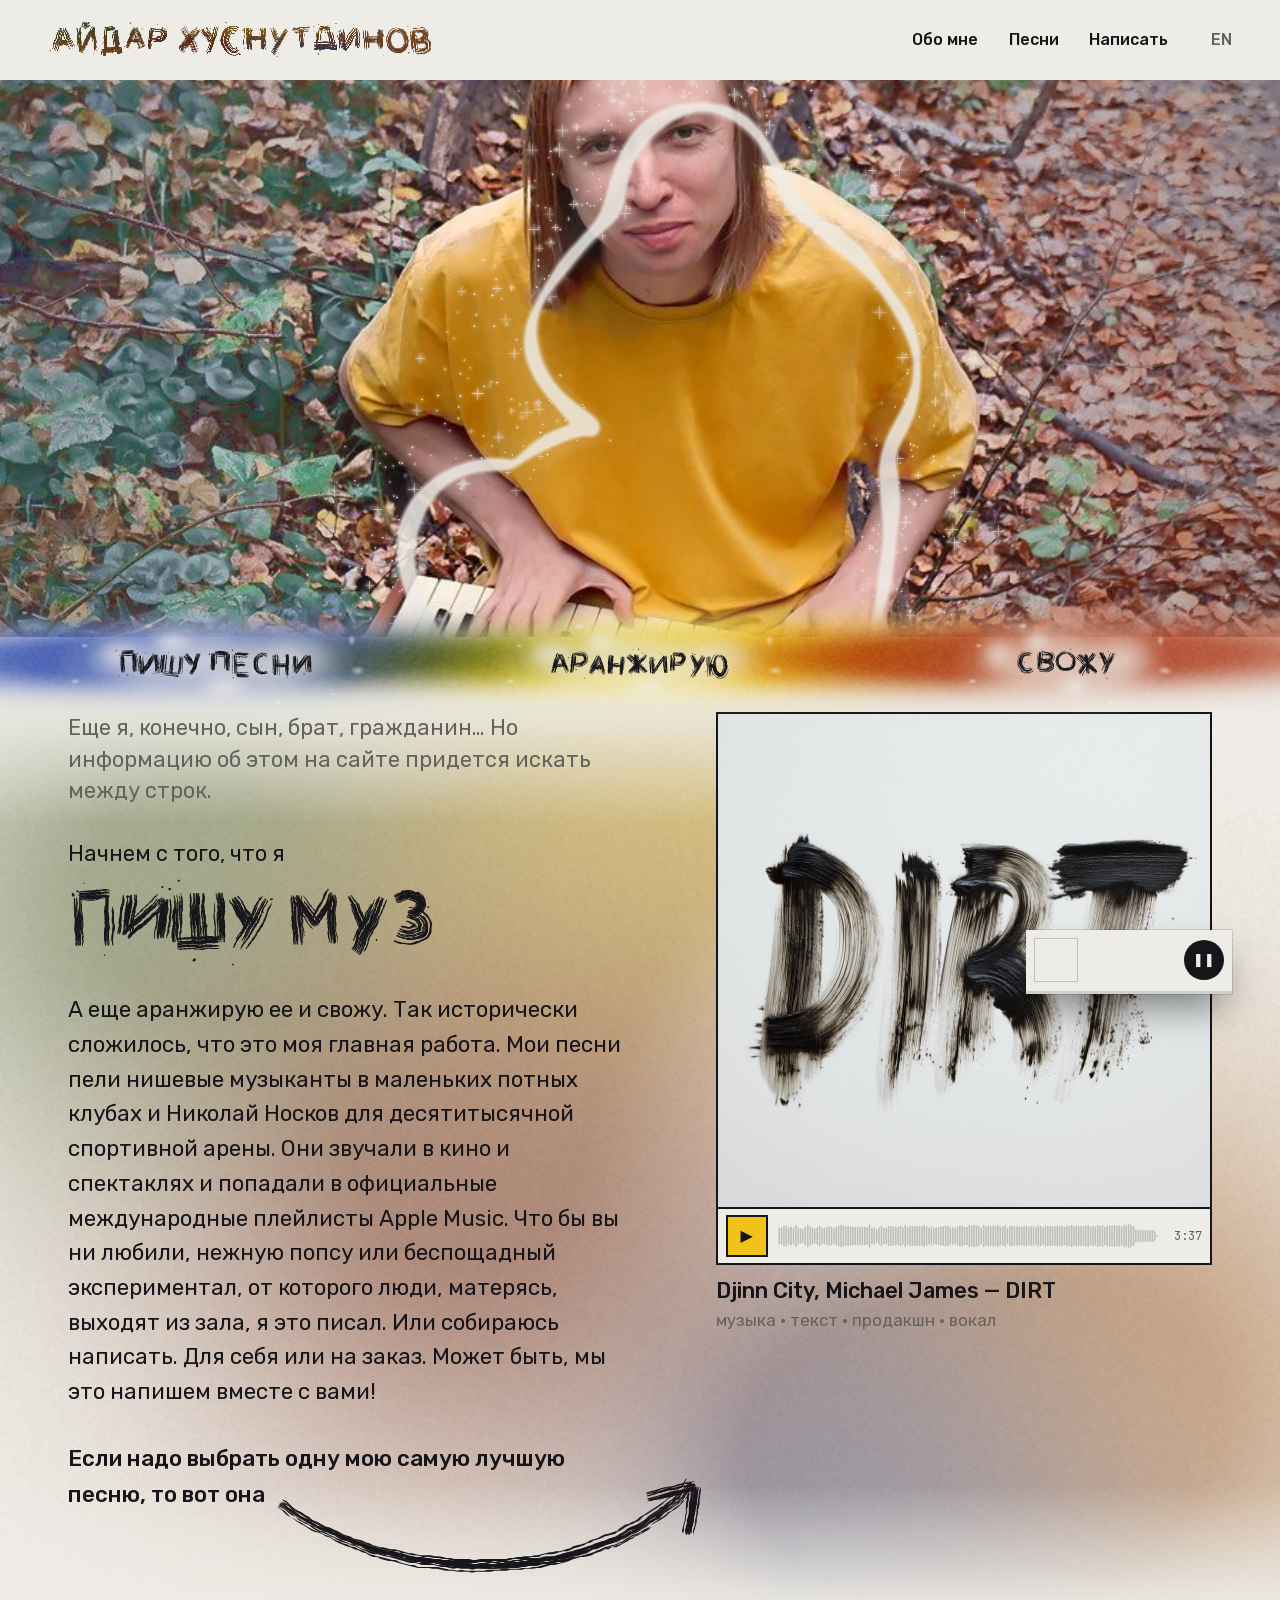
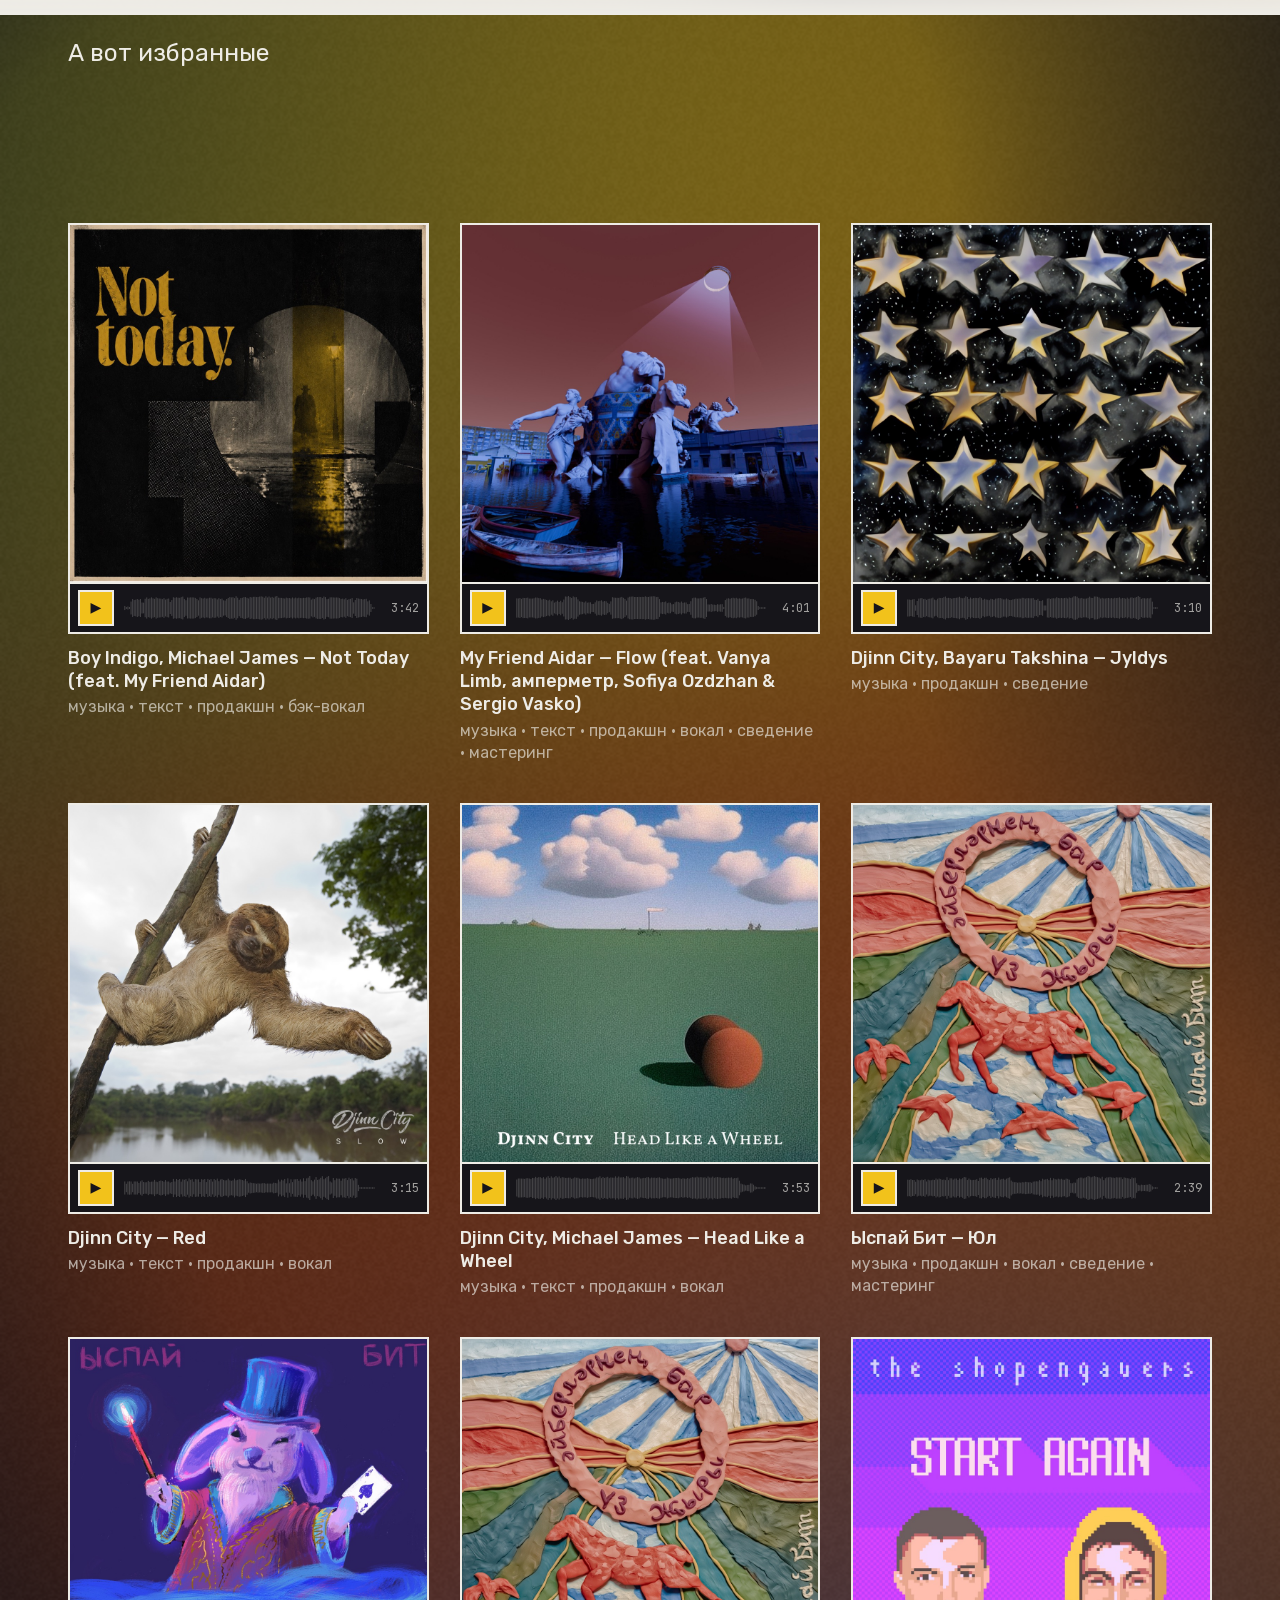
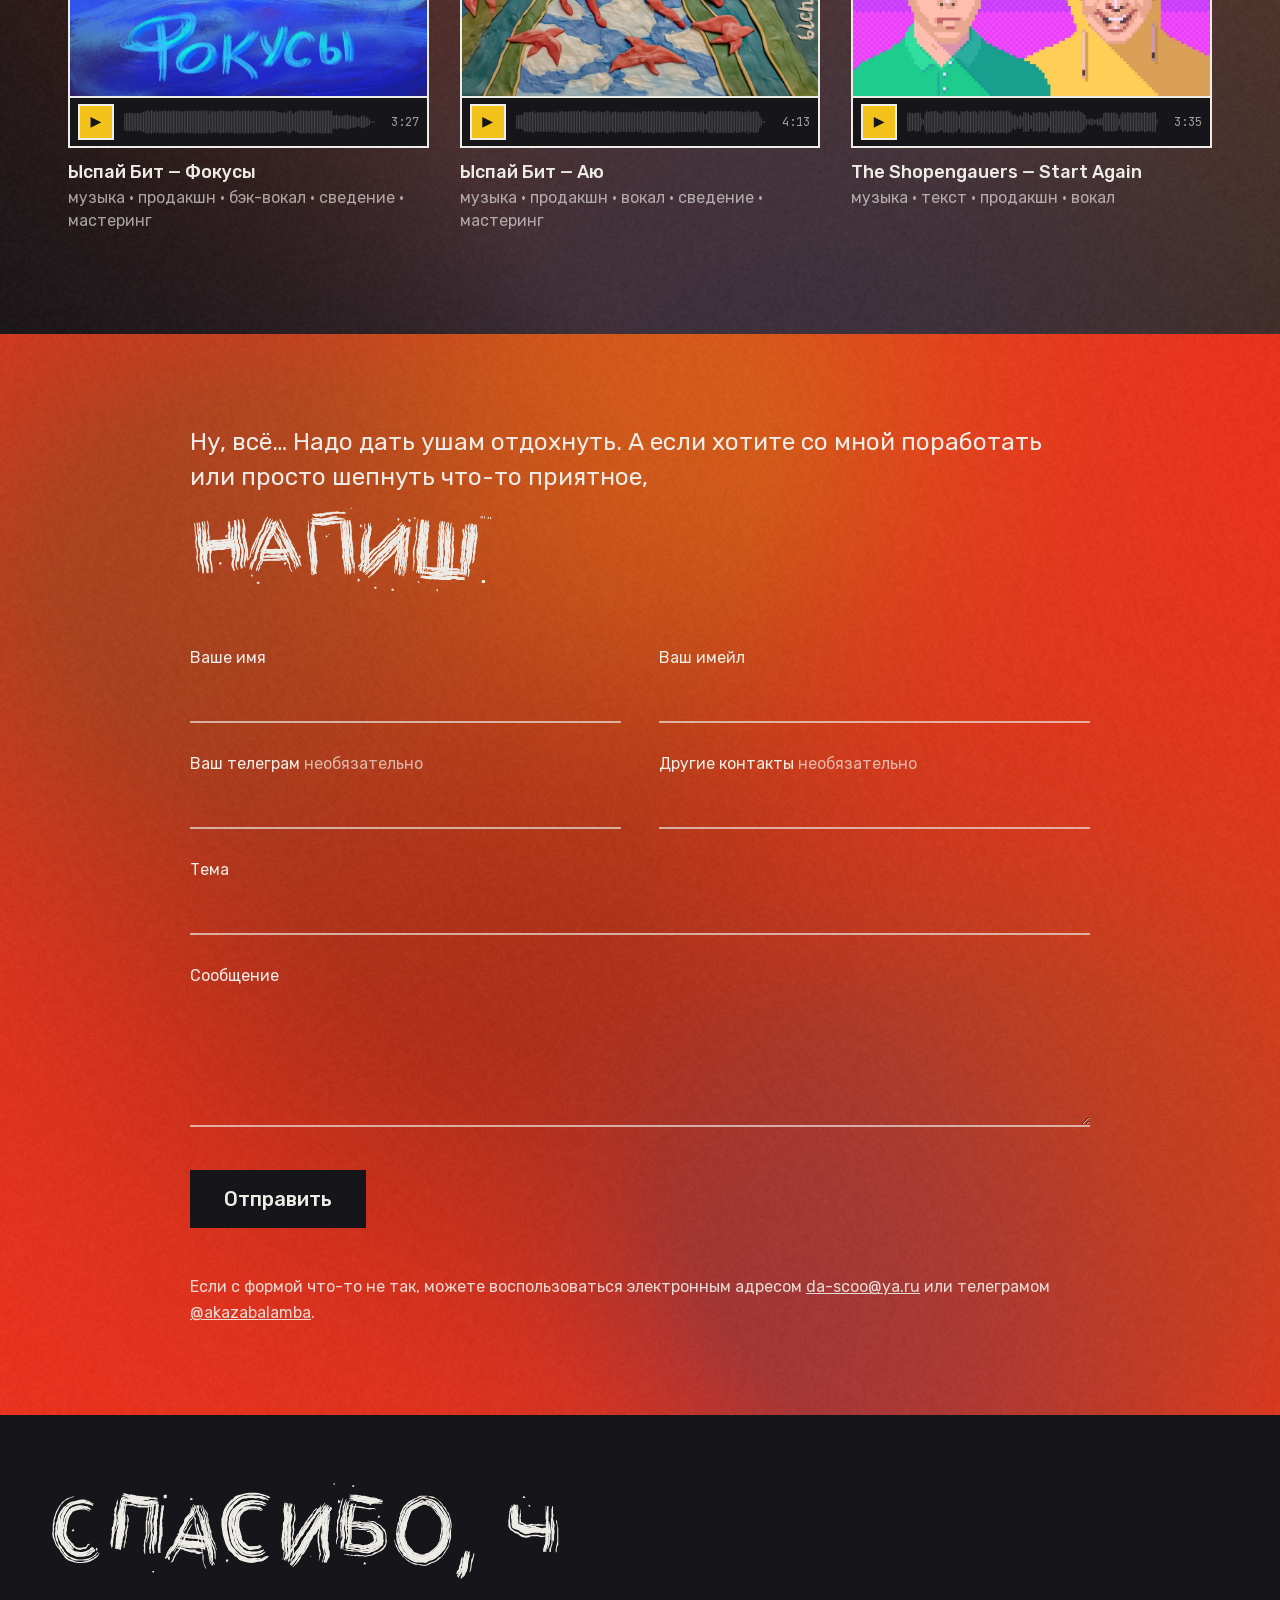
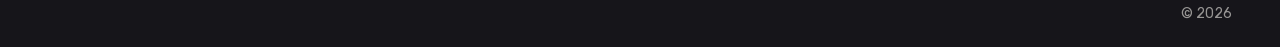
==== commit 5654dab3: "Новые картинки превью" ====
--- a/index.html
+++ b/index.html
@@ -9,7 +9,10 @@
 <meta property="og:type" content="website">
 <meta property="og:title" content="Айдар Хуснутдинов">
 <meta property="og:description" content="Музыкант, программист, звукорежиссёр.">
-<meta property="og:image" content="https://myfriendaidar.com/og.png">
+<meta property="og:url" content="https://myfriendaidar.com/">
+<meta property="og:image" content="https://myfriendaidar.com/og.jpg">
+<meta property="og:image:width" content="1200">
+<meta property="og:image:height" content="630">
 <meta property="og:locale" content="ru_RU">
 <meta name="twitter:card" content="summary_large_image">
 <link rel="stylesheet" href="fonts/fonts.css?v=18101200">
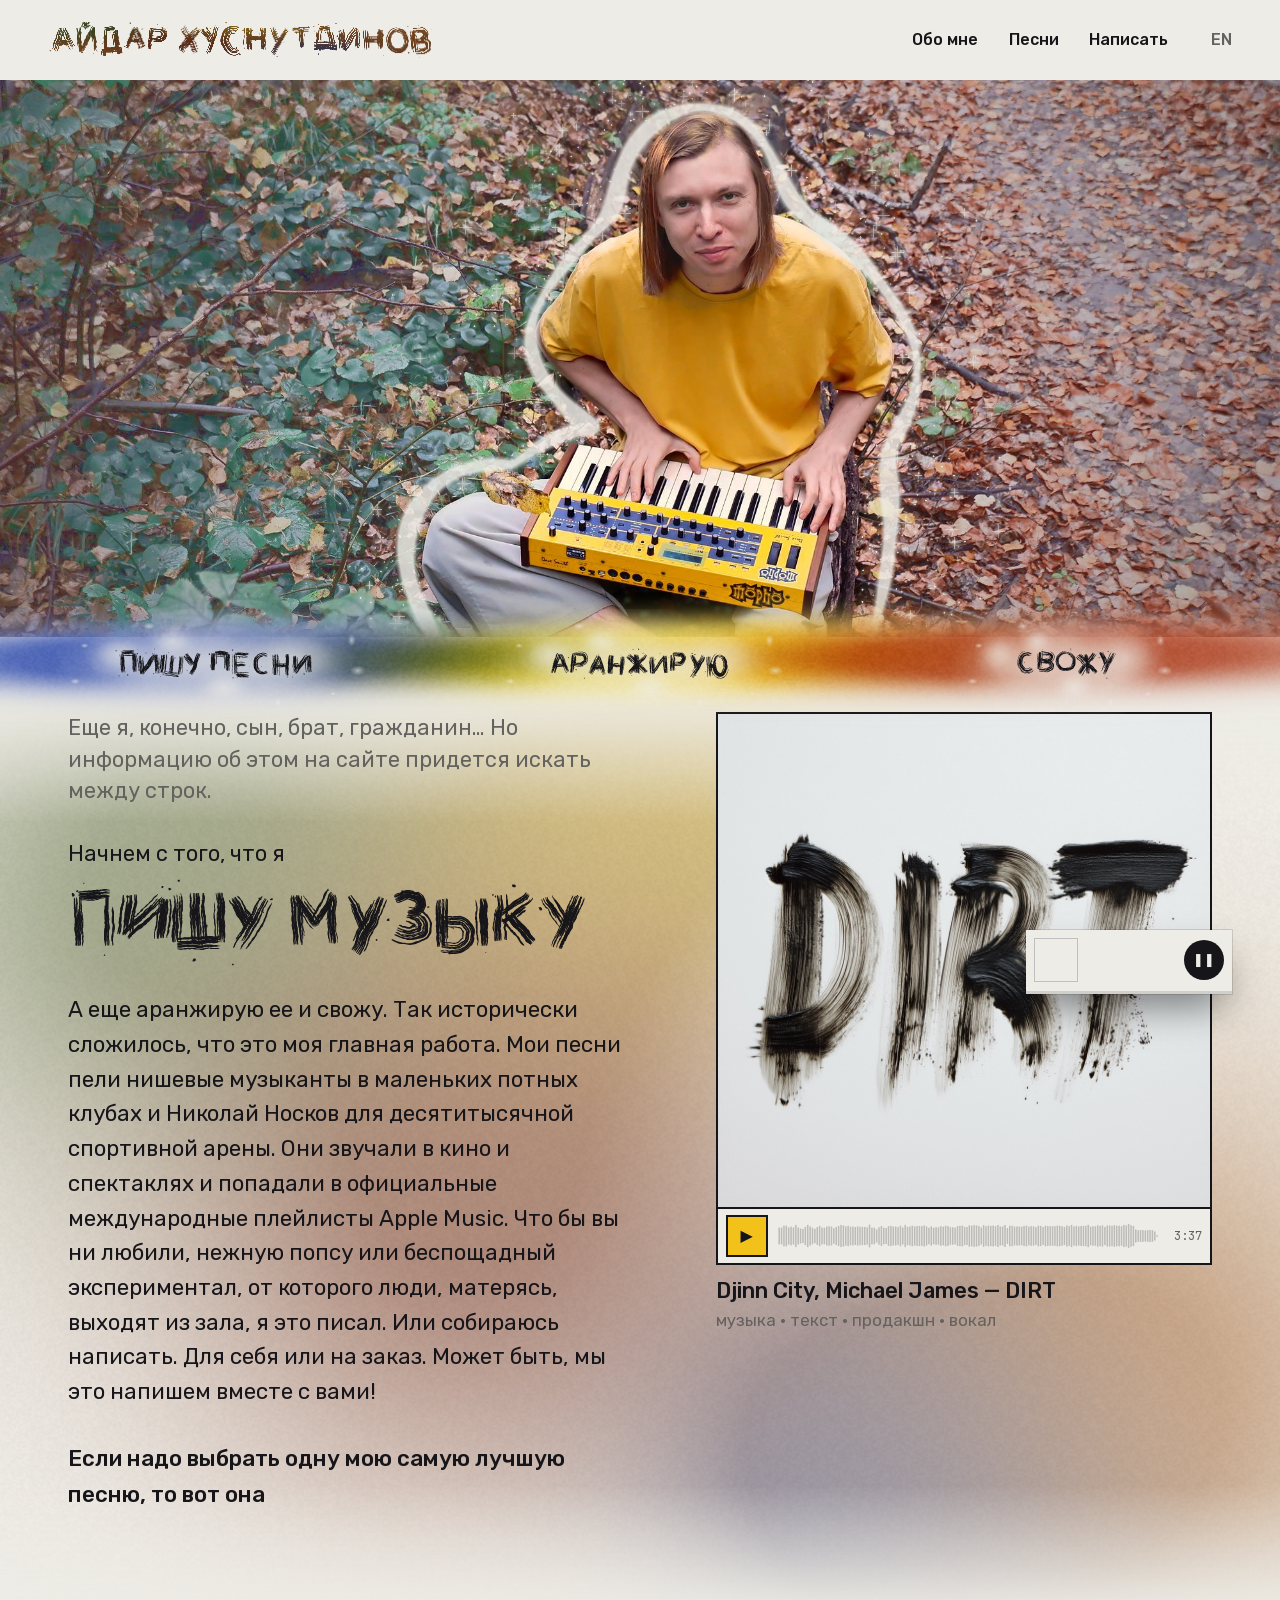
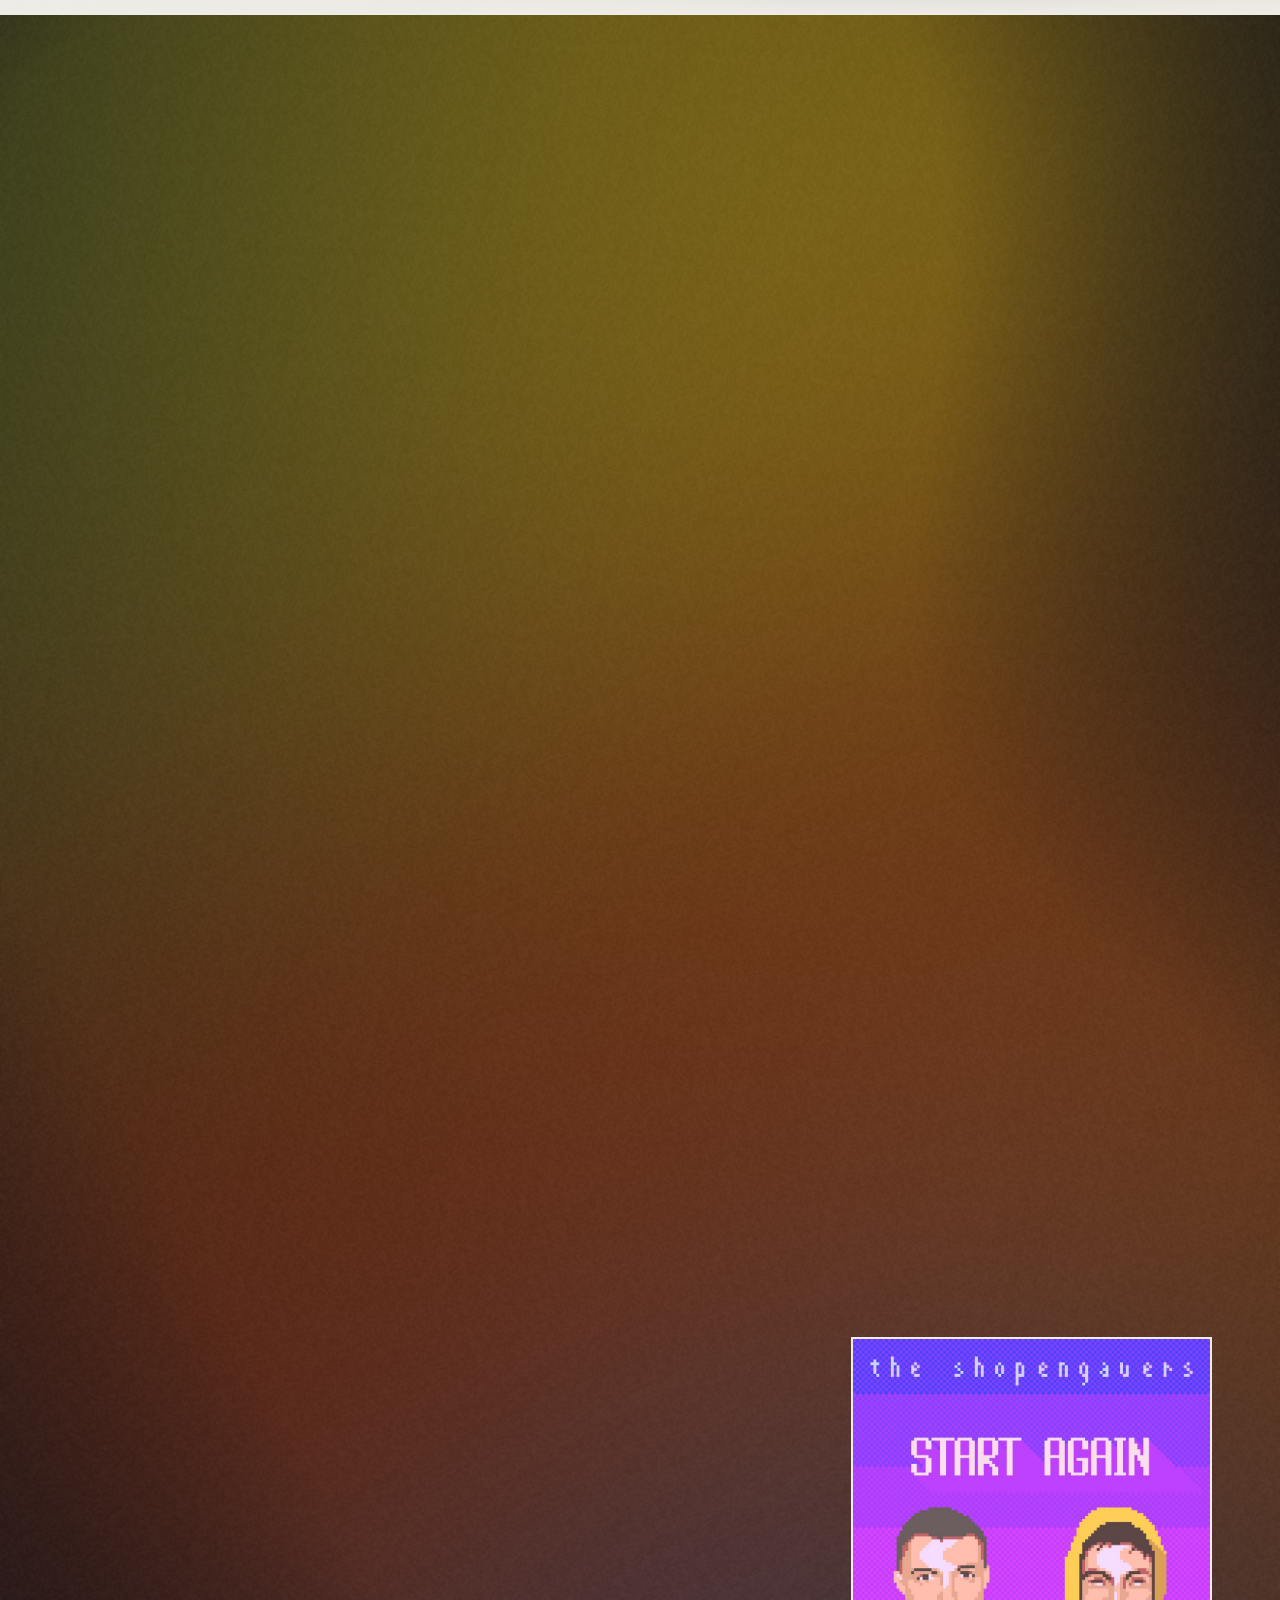
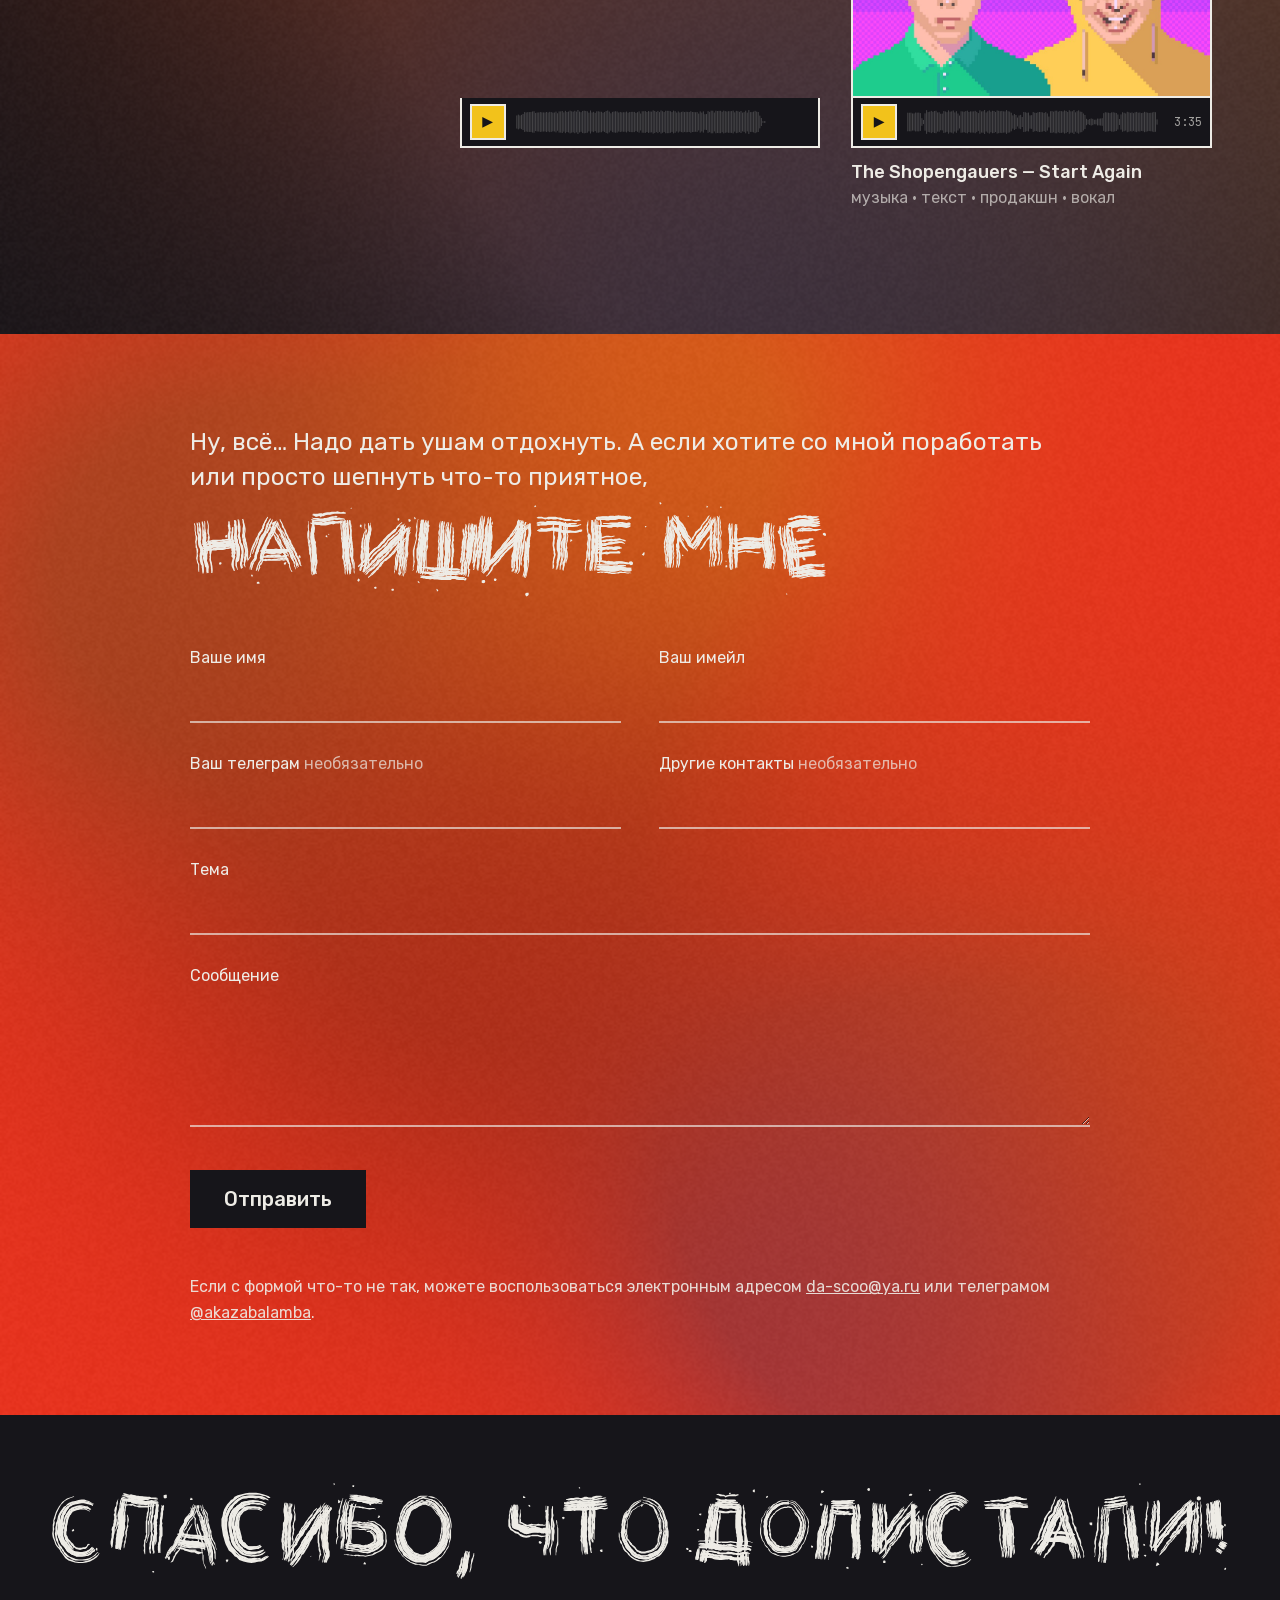
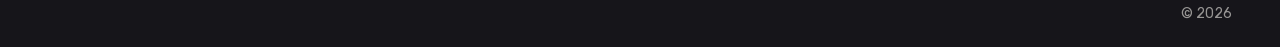
==== commit ba317cbc: "Превью ссылки резкое" ====
--- a/index.html
+++ b/index.html
@@ -11,8 +11,8 @@
 <meta property="og:description" content="Музыкант, программист, звукорежиссёр.">
 <meta property="og:url" content="https://myfriendaidar.com/">
 <meta property="og:image" content="https://myfriendaidar.com/og.jpg">
-<meta property="og:image:width" content="1200">
-<meta property="og:image:height" content="630">
+<meta property="og:image:width" content="2400">
+<meta property="og:image:height" content="1260">
 <meta property="og:locale" content="ru_RU">
 <meta name="twitter:card" content="summary_large_image">
 <link rel="stylesheet" href="fonts/fonts.css?v=18101200">
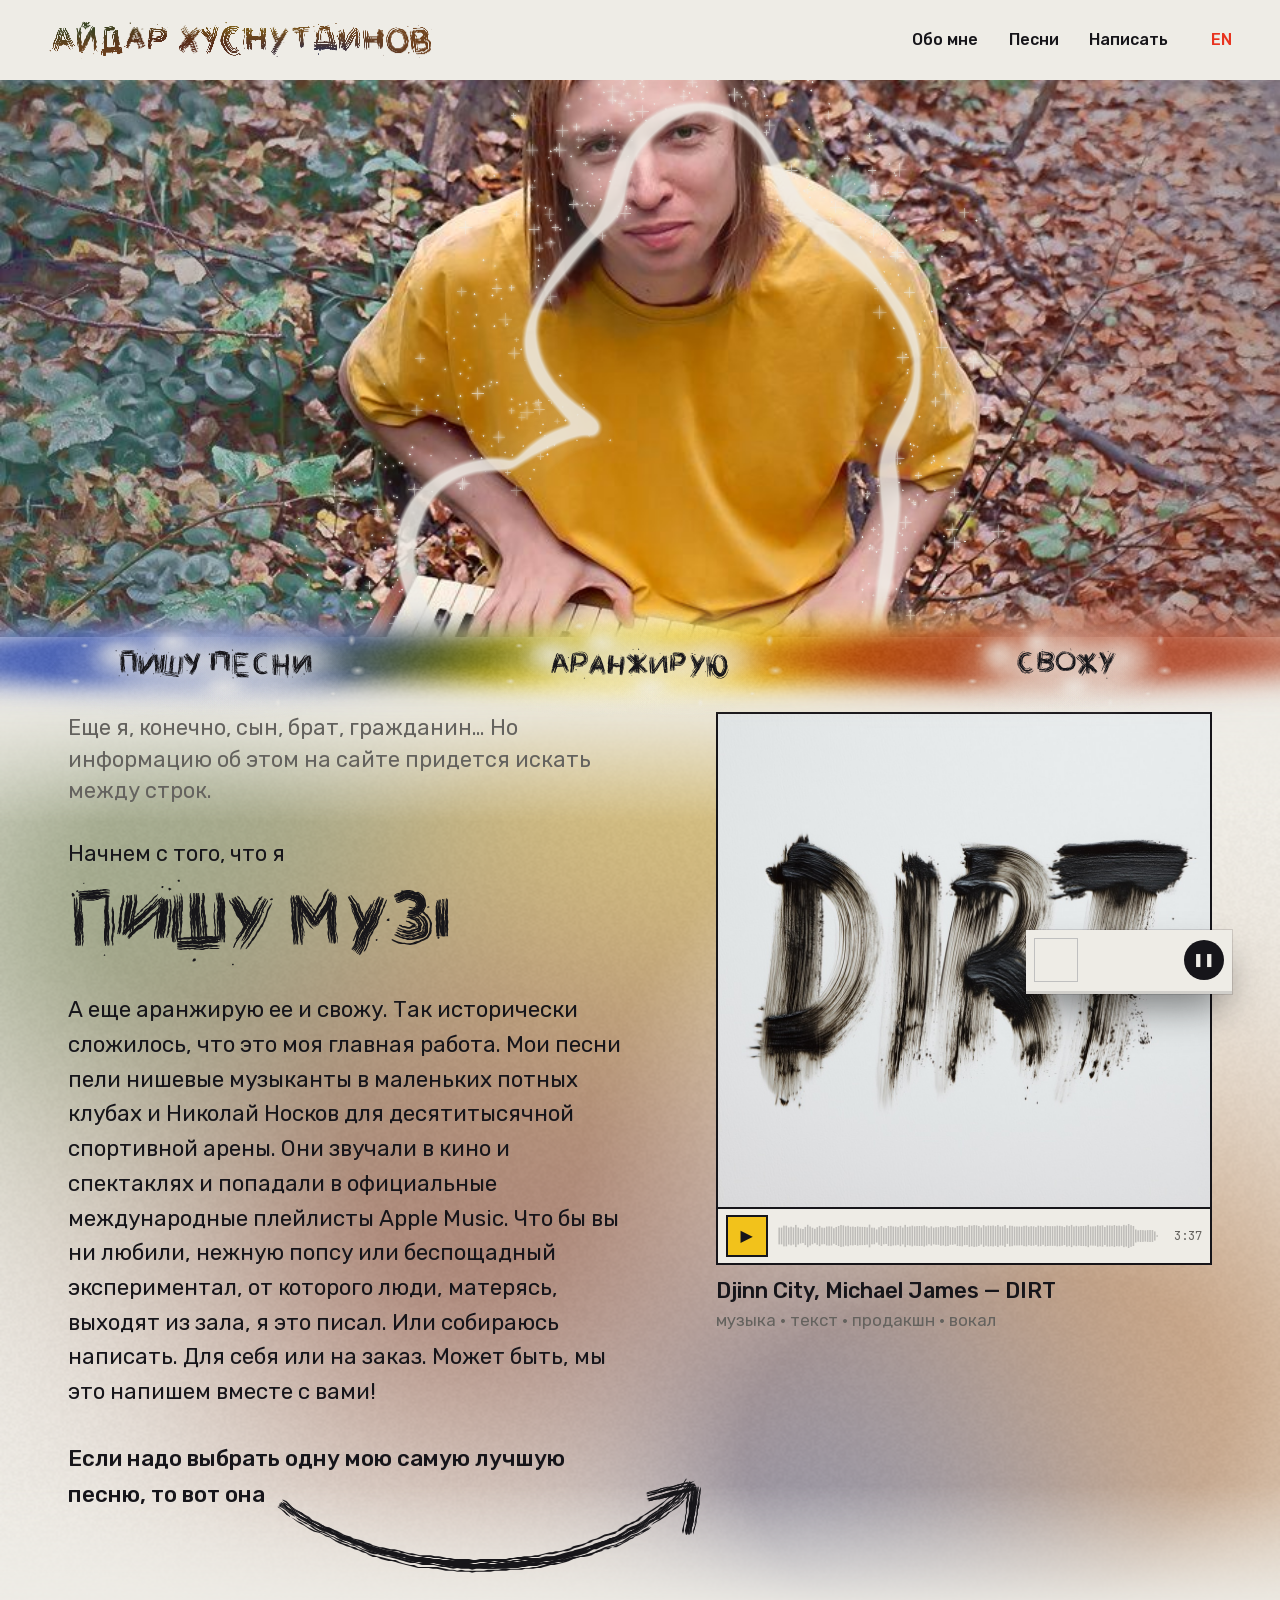
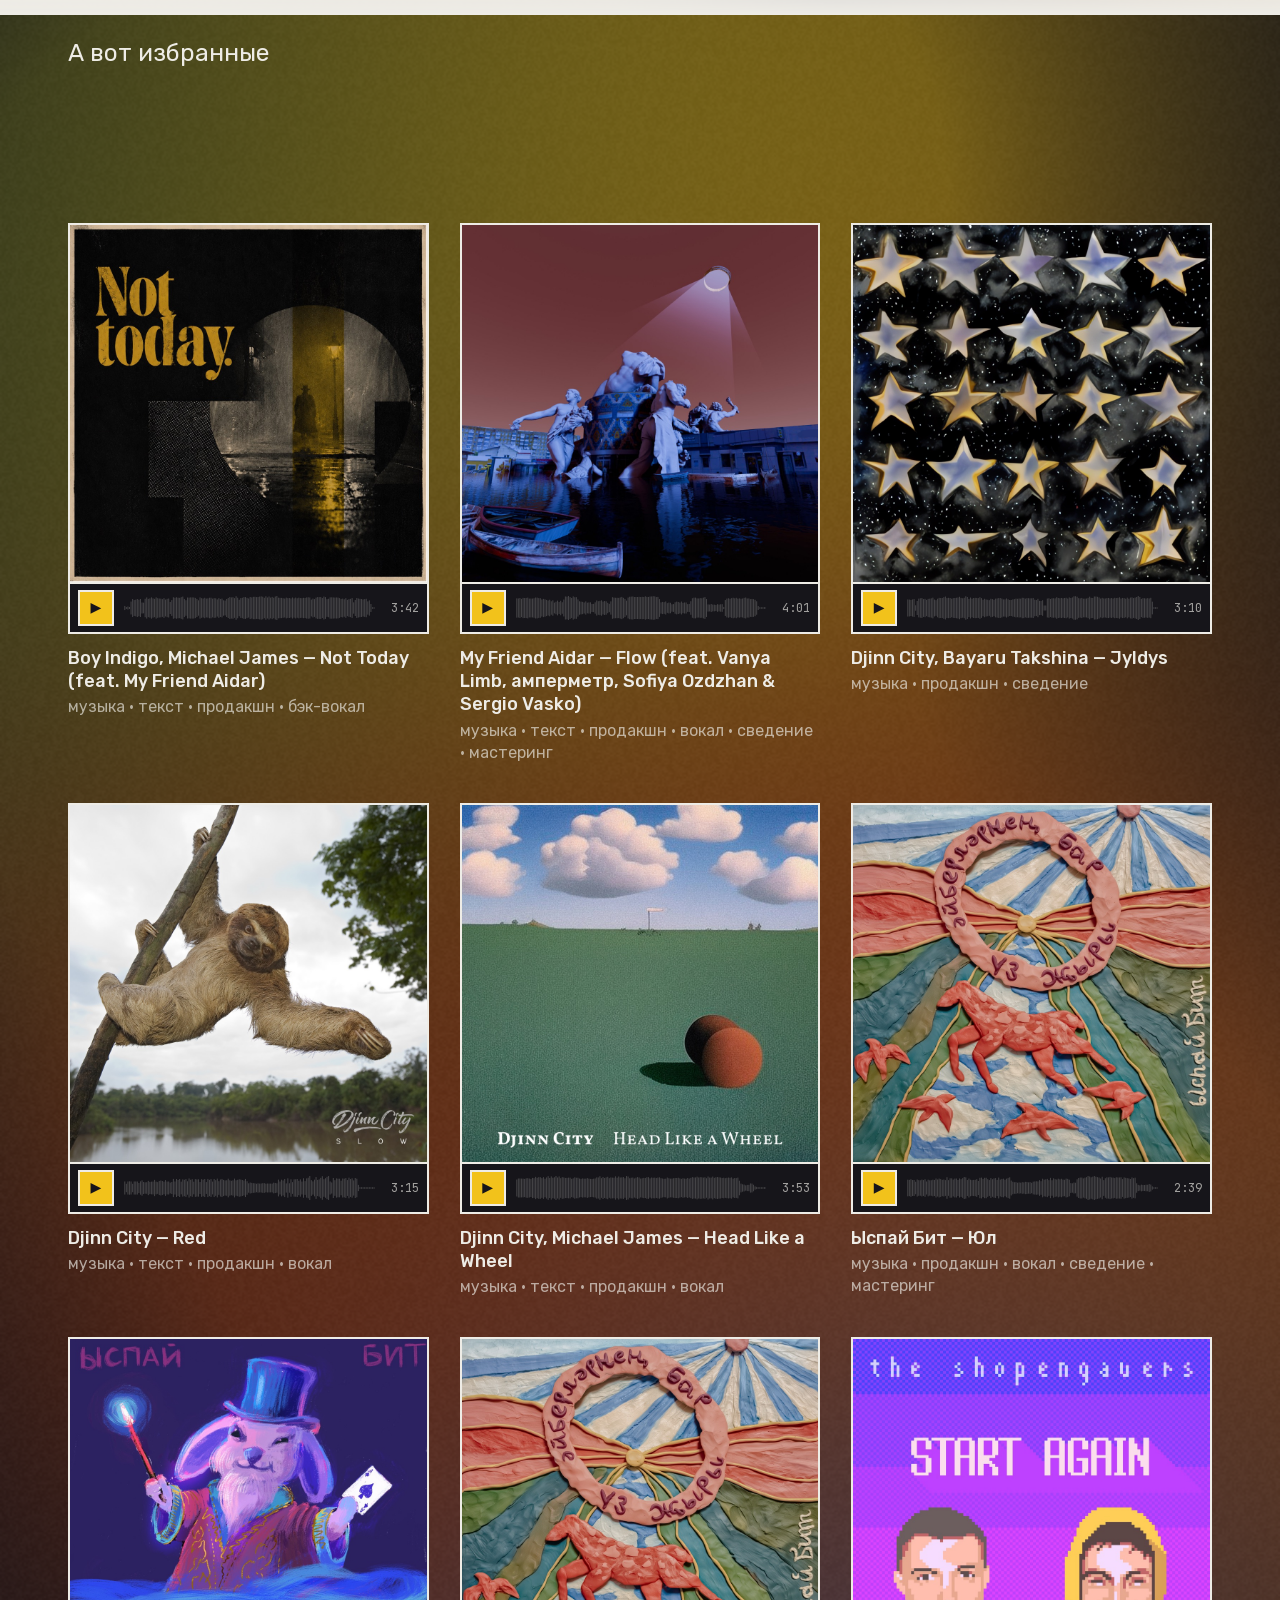
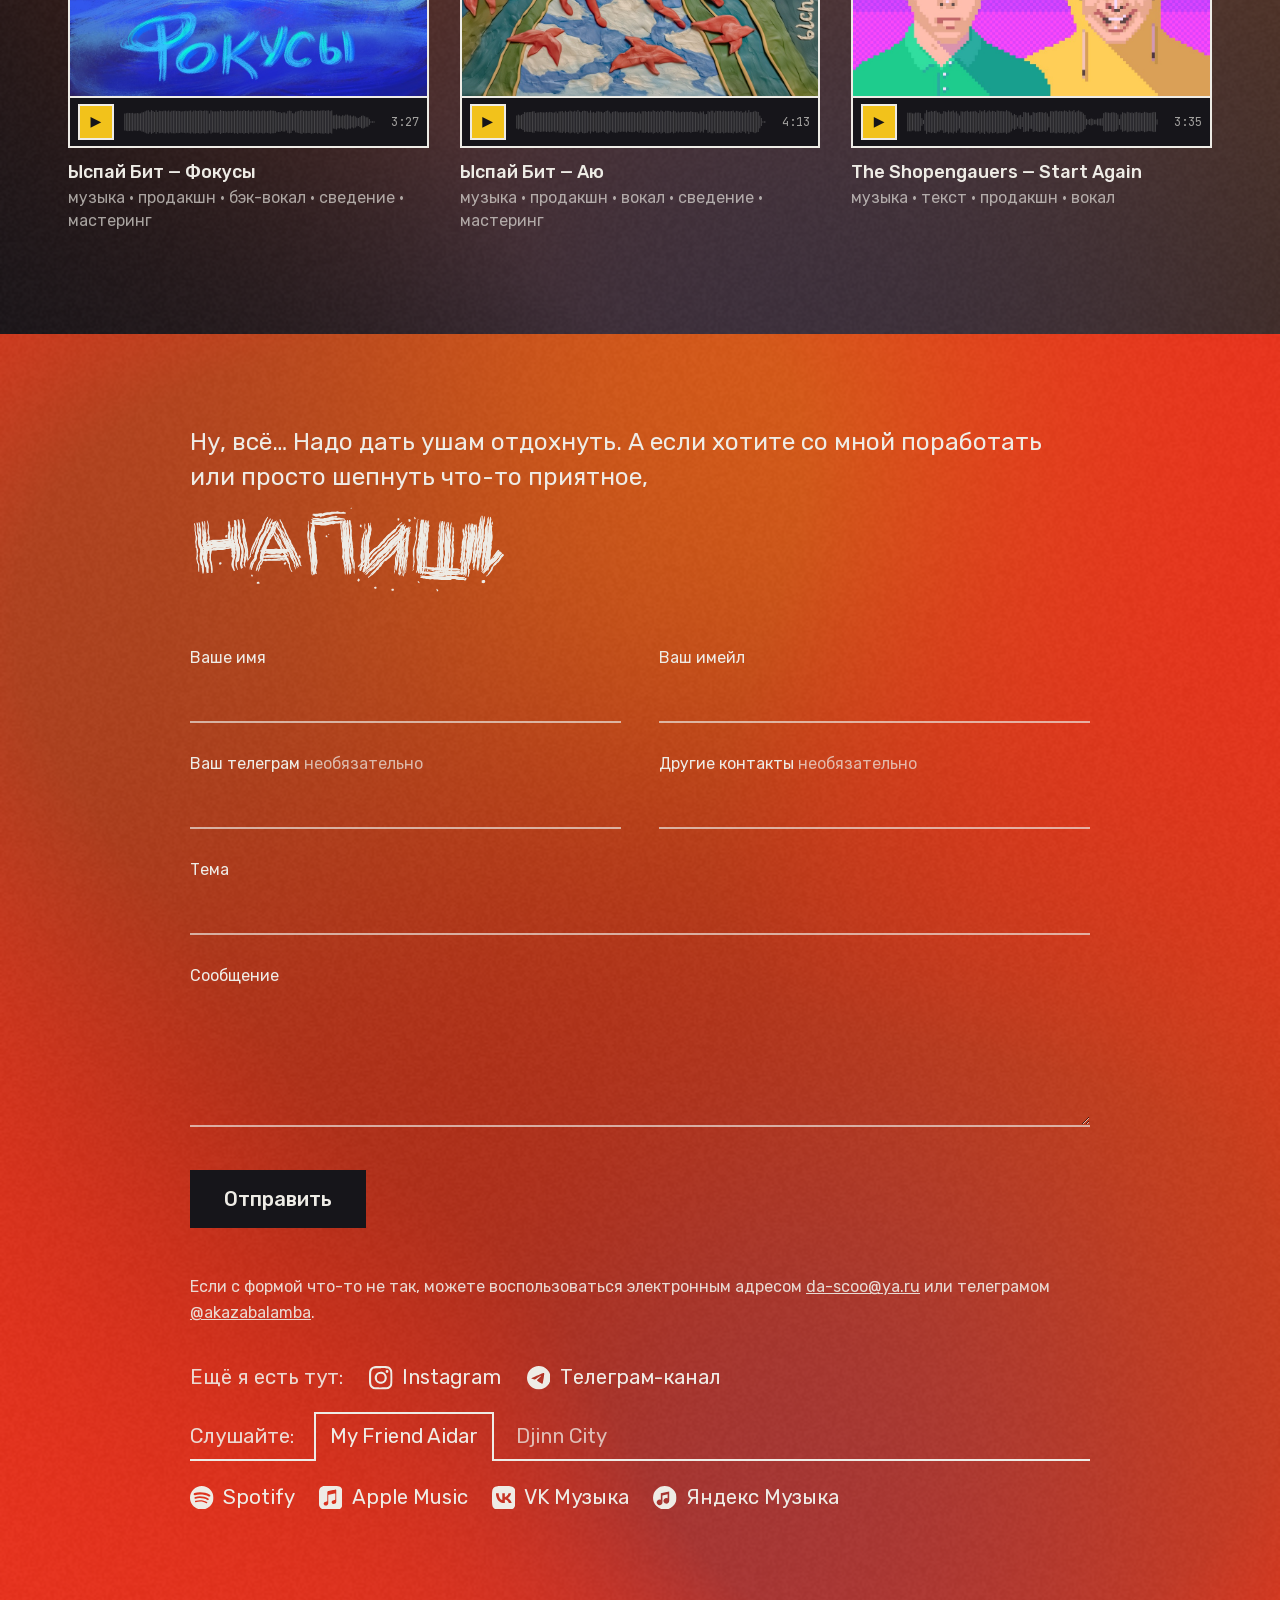
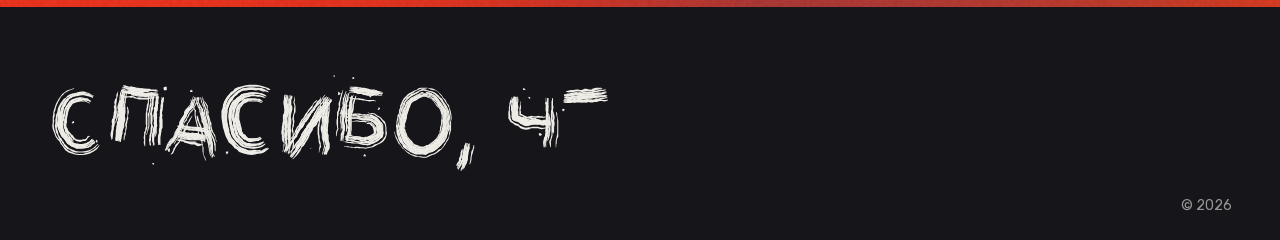
==== commit 5dd67a18: "Соцсети и стриминги, вкладки проектов, яркий EN" ====
--- a/index.html
+++ b/index.html
@@ -16,13 +16,23 @@
 <meta property="og:locale" content="ru_RU">
 <meta name="twitter:card" content="summary_large_image">
 <link rel="stylesheet" href="fonts/fonts.css?v=18101200">
-<link rel="stylesheet" href="v2.css?v=18101200">
+<link rel="stylesheet" href="v2.css?v=20102400">
 <link rel="icon" href="favicon.svg" type="image/svg+xml">
 <link rel="alternate" hreflang="ru" href="https://myfriendaidar.com/">
 <link rel="alternate" hreflang="en" href="https://myfriendaidar.com/en/">
 <script>document.documentElement.classList.add('js')</script>
 </head>
 <body>
+<!-- Значки соцсетей и стримингов (simple-icons, CC0). -->
+<svg width="0" height="0" style="position:absolute" aria-hidden="true">
+<symbol id="i-instagram" viewBox="0 0 24 24"><path d="M7.0301.084c-1.2768.0602-2.1487.264-2.911.5634-.7888.3075-1.4575.72-2.1228 1.3877-.6652.6677-1.075 1.3368-1.3802 2.127-.2954.7638-.4956 1.6365-.552 2.914-.0564 1.2775-.0689 1.6882-.0626 4.947.0062 3.2586.0206 3.6671.0825 4.9473.061 1.2765.264 2.1482.5635 2.9107.308.7889.72 1.4573 1.388 2.1228.6679.6655 1.3365 1.0743 2.1285 1.38.7632.295 1.6361.4961 2.9134.552 1.2773.056 1.6884.069 4.9462.0627 3.2578-.0062 3.668-.0207 4.9478-.0814 1.28-.0607 2.147-.2652 2.9098-.5633.7889-.3086 1.4578-.72 2.1228-1.3881.665-.6682 1.0745-1.3378 1.3795-2.1284.2957-.7632.4966-1.636.552-2.9124.056-1.2809.0692-1.6898.063-4.948-.0063-3.2583-.021-3.6668-.0817-4.9465-.0607-1.2797-.264-2.1487-.5633-2.9117-.3084-.7889-.72-1.4568-1.3876-2.1228C21.2982 1.33 20.628.9208 19.8378.6165 19.074.321 18.2017.1197 16.9244.0645 15.6471.0093 15.236-.005 11.977.0014 8.718.0076 8.31.0215 7.0301.0839m.1402 21.6932c-1.17-.0509-1.8053-.2453-2.2287-.408-.5606-.216-.96-.4771-1.3819-.895-.422-.4178-.6811-.8186-.9-1.378-.1644-.4234-.3624-1.058-.4171-2.228-.0595-1.2645-.072-1.6442-.079-4.848-.007-3.2037.0053-3.583.0607-4.848.05-1.169.2456-1.805.408-2.2282.216-.5613.4762-.96.895-1.3816.4188-.4217.8184-.6814 1.3783-.9003.423-.1651 1.0575-.3614 2.227-.4171 1.2655-.06 1.6447-.072 4.848-.079 3.2033-.007 3.5835.005 4.8495.0608 1.169.0508 1.8053.2445 2.228.408.5608.216.96.4754 1.3816.895.4217.4194.6816.8176.9005 1.3787.1653.4217.3617 1.056.4169 2.2263.0602 1.2655.0739 1.645.0796 4.848.0058 3.203-.0055 3.5834-.061 4.848-.051 1.17-.245 1.8055-.408 2.2294-.216.5604-.4763.96-.8954 1.3814-.419.4215-.8181.6811-1.3783.9-.4224.1649-1.0577.3617-2.2262.4174-1.2656.0595-1.6448.072-4.8493.079-3.2045.007-3.5825-.006-4.848-.0608M16.953 5.5864A1.44 1.44 0 1 0 18.39 4.144a1.44 1.44 0 0 0-1.437 1.4424M5.8385 12.012c.0067 3.4032 2.7706 6.1557 6.173 6.1493 3.4026-.0065 6.157-2.7701 6.1506-6.1733-.0065-3.4032-2.771-6.1565-6.174-6.1498-3.403.0067-6.156 2.771-6.1496 6.1738M8 12.0077a4 4 0 1 1 4.008 3.9921A3.9996 3.9996 0 0 1 8 12.0077"/></symbol>
+<symbol id="i-telegram" viewBox="0 0 24 24"><path d="M11.944 0A12 12 0 0 0 0 12a12 12 0 0 0 12 12 12 12 0 0 0 12-12A12 12 0 0 0 12 0a12 12 0 0 0-.056 0zm4.962 7.224c.1-.002.321.023.465.14a.506.506 0 0 1 .171.325c.016.093.036.306.02.472-.18 1.898-.962 6.502-1.36 8.627-.168.9-.499 1.201-.82 1.23-.696.065-1.225-.46-1.9-.902-1.056-.693-1.653-1.124-2.678-1.8-1.185-.78-.417-1.21.258-1.91.177-.184 3.247-2.977 3.307-3.23.007-.032.014-.15-.056-.212s-.174-.041-.249-.024c-.106.024-1.793 1.14-5.061 3.345-.48.33-.913.49-1.302.48-.428-.008-1.252-.241-1.865-.44-.752-.245-1.349-.374-1.297-.789.027-.216.325-.437.893-.663 3.498-1.524 5.83-2.529 6.998-3.014 3.332-1.386 4.025-1.627 4.476-1.635z"/></symbol>
+<symbol id="i-spotify" viewBox="0 0 24 24"><path d="M12 0C5.4 0 0 5.4 0 12s5.4 12 12 12 12-5.4 12-12S18.66 0 12 0zm5.521 17.34c-.24.359-.66.48-1.021.24-2.82-1.74-6.36-2.101-10.561-1.141-.418.122-.779-.179-.899-.539-.12-.421.18-.78.54-.9 4.56-1.021 8.52-.6 11.64 1.32.42.18.479.659.301 1.02zm1.44-3.3c-.301.42-.841.6-1.262.3-3.239-1.98-8.159-2.58-11.939-1.38-.479.12-1.02-.12-1.14-.6-.12-.48.12-1.021.6-1.141C9.6 9.9 15 10.561 18.72 12.84c.361.181.54.78.241 1.2zm.12-3.36C15.24 8.4 8.82 8.16 5.16 9.301c-.6.179-1.2-.181-1.38-.721-.18-.601.18-1.2.72-1.381 4.26-1.26 11.28-1.02 15.721 1.621.539.3.719 1.02.419 1.56-.299.421-1.02.599-1.559.3z"/></symbol>
+<symbol id="i-applemusic" viewBox="0 0 24 24"><path d="M23.994 6.124a9.23 9.23 0 00-.24-2.19c-.317-1.31-1.062-2.31-2.18-3.043a5.022 5.022 0 00-1.877-.726 10.496 10.496 0 00-1.564-.15c-.04-.003-.083-.01-.124-.013H5.986c-.152.01-.303.017-.455.026-.747.043-1.49.123-2.193.4-1.336.53-2.3 1.452-2.865 2.78-.192.448-.292.925-.363 1.408-.056.392-.088.785-.1 1.18 0 .032-.007.062-.01.093v12.223c.01.14.017.283.027.424.05.815.154 1.624.497 2.373.65 1.42 1.738 2.353 3.234 2.801.42.127.856.187 1.293.228.555.053 1.11.06 1.667.06h11.03a12.5 12.5 0 001.57-.1c.822-.106 1.596-.35 2.295-.81a5.046 5.046 0 001.88-2.207c.186-.42.293-.87.37-1.324.113-.675.138-1.358.137-2.04-.002-3.8 0-7.595-.003-11.393zm-6.423 3.99v5.712c0 .417-.058.827-.244 1.206-.29.59-.76.962-1.388 1.14-.35.1-.706.157-1.07.173-.95.045-1.773-.6-1.943-1.536a1.88 1.88 0 011.038-2.022c.323-.16.67-.25 1.018-.324.378-.082.758-.153 1.134-.24.274-.063.457-.23.51-.516a.904.904 0 00.02-.193c0-1.815 0-3.63-.002-5.443a.725.725 0 00-.026-.185c-.04-.15-.15-.243-.304-.234-.16.01-.318.035-.475.066-.76.15-1.52.303-2.28.456l-2.325.47-1.374.278c-.016.003-.032.01-.048.013-.277.077-.377.203-.39.49-.002.042 0 .086 0 .13-.002 2.602 0 5.204-.003 7.805 0 .42-.047.836-.215 1.227-.278.64-.77 1.04-1.434 1.233-.35.1-.71.16-1.075.172-.96.036-1.755-.6-1.92-1.544-.14-.812.23-1.685 1.154-2.075.357-.15.73-.232 1.108-.31.287-.06.575-.116.86-.177.383-.083.583-.323.6-.714v-.15c0-2.96 0-5.922.002-8.882 0-.123.013-.25.042-.37.07-.285.273-.448.546-.518.255-.066.515-.112.774-.165.733-.15 1.466-.296 2.2-.444l2.27-.46c.67-.134 1.34-.27 2.01-.403.22-.043.442-.088.663-.106.31-.025.523.17.554.482.008.073.012.148.012.223.002 1.91.002 3.822 0 5.732z"/></symbol>
+<symbol id="i-vk" viewBox="0 0 24 24"><path d="m9.489.004.729-.003h3.564l.73.003.914.01.433.007.418.011.403.014.388.016.374.021.36.025.345.03.333.033c1.74.196 2.933.616 3.833 1.516.9.9 1.32 2.092 1.516 3.833l.034.333.029.346.025.36.02.373.025.588.012.41.013.644.009.915.004.98-.001 3.313-.003.73-.01.914-.007.433-.011.418-.014.403-.016.388-.021.374-.025.36-.03.345-.033.333c-.196 1.74-.616 2.933-1.516 3.833-.9.9-2.092 1.32-3.833 1.516l-.333.034-.346.029-.36.025-.373.02-.588.025-.41.012-.644.013-.915.009-.98.004-3.313-.001-.73-.003-.914-.01-.433-.007-.418-.011-.403-.014-.388-.016-.374-.021-.36-.025-.345-.03-.333-.033c-1.74-.196-2.933-.616-3.833-1.516-.9-.9-1.32-2.092-1.516-3.833l-.034-.333-.029-.346-.025-.36-.02-.373-.025-.588-.012-.41-.013-.644-.009-.915-.004-.98.001-3.313.003-.73.01-.914.007-.433.011-.418.014-.403.016-.388.021-.374.025-.36.03-.345.033-.333c.196-1.74.616-2.933 1.516-3.833.9-.9 2.092-1.32 3.833-1.516l.333-.034.346-.029.36-.025.373-.02.588-.025.41-.012.644-.013.915-.009ZM6.79 7.3H4.05c.13 6.24 3.25 9.99 8.72 9.99h.31v-3.57c2.01.2 3.53 1.67 4.14 3.57h2.84c-.78-2.84-2.83-4.41-4.11-5.01 1.28-.74 3.08-2.54 3.51-4.98h-2.58c-.56 1.98-2.22 3.78-3.8 3.95V7.3H10.5v6.92c-1.6-.4-3.62-2.34-3.71-6.92Z"/></symbol>
+<symbol id="i-bandcamp" viewBox="0 0 24 24"><path d="M0 18.75l7.437-13.5H24l-7.438 13.5H0z"/></symbol>
+<symbol id="i-yandexmusic" viewBox="0 0 24 24"><path d="M12 0a12 12 0 1 0 0 24 12 12 0 0 0 0-24zm4.5 5.5v9.6a2.9 2.9 0 1 1-1.6-2.6V8.3l-5.3 1.4v7a2.9 2.9 0 1 1-1.6-2.6V7.4z"/></symbol>
+</svg>
 
 <!-- 1. Первый экран виден сразу: имя → фото → «Пишу песни · Аранжирую · Свожу»
      тушью на полях штриховки. Имя — мазки, сквозь которые светится живой градиент. -->
@@ -185,6 +195,30 @@
   <p class="write__fallback">Если с формой что-то не так, можете воспользоваться электронным
     адресом <a data-mail>da-scoo (собака) ya.ru</a> или телеграмом
     <a href="https://t.me/akazabalamba">@akazabalamba</a>.</p>
+
+  <div class="links">
+    <p class="links__row"><span class="links__h">Ещё я есть тут:</span>
+      <a class="ln" href="https://instagram.com/myfriendaidar" target="_blank" rel="noopener"><svg class="ln__i" aria-hidden="true"><use href="#i-instagram"/></svg>Instagram</a>
+      <a class="ln" href="https://t.me/myfriendaidar2" target="_blank" rel="noopener"><svg class="ln__i" aria-hidden="true"><use href="#i-telegram"/></svg>Телеграм-канал</a></p>
+    <div class="links__row links__tabs" data-pj><span class="links__h">Слушайте:</span>
+      <button class="pj" type="button" aria-expanded="true" aria-controls="pj-mfa">My Friend Aidar</button>
+      <button class="pj" type="button" aria-expanded="false" aria-controls="pj-djinn">Djinn City</button>
+    </div>
+    <!-- Место под стриминги занято всегда: открылся список — блок не растёт. -->
+    <div class="links__drop">
+      <p class="links__list" id="pj-mfa">
+        <a class="ln" href="https://open.spotify.com/artist/5NWk455ctTK1ebC2hyqm8i" target="_blank" rel="noopener"><svg class="ln__i" aria-hidden="true"><use href="#i-spotify"/></svg>Spotify</a>
+        <a class="ln" href="https://music.apple.com/ru/artist/my-friend-aidar/1850491211" target="_blank" rel="noopener"><svg class="ln__i" aria-hidden="true"><use href="#i-applemusic"/></svg>Apple Music</a>
+        <a class="ln" href="https://vk.ru/artist/2813233381211581961" target="_blank" rel="noopener"><svg class="ln__i" aria-hidden="true"><use href="#i-vk"/></svg>VK Музыка</a>
+        <a class="ln" href="https://music.yandex.ru/artist/24956728" target="_blank" rel="noopener"><svg class="ln__i" aria-hidden="true"><use href="#i-yandexmusic"/></svg>Яндекс Музыка</a></p>
+      <p class="links__list" id="pj-djinn" hidden>
+        <a class="ln" href="https://open.spotify.com/artist/6tsmk5wuBPlTnmHJMTQxJh" target="_blank" rel="noopener"><svg class="ln__i" aria-hidden="true"><use href="#i-spotify"/></svg>Spotify</a>
+        <a class="ln" href="https://music.apple.com/ru/artist/djinn-city/1333679571" target="_blank" rel="noopener"><svg class="ln__i" aria-hidden="true"><use href="#i-applemusic"/></svg>Apple Music</a>
+        <a class="ln" href="https://vk.ru/artist/2552069675139811059" target="_blank" rel="noopener"><svg class="ln__i" aria-hidden="true"><use href="#i-vk"/></svg>VK Музыка</a>
+        <a class="ln" href="https://djinn-city.bandcamp.com/" target="_blank" rel="noopener"><svg class="ln__i" aria-hidden="true"><use href="#i-bandcamp"/></svg>Bandcamp</a>
+        <a class="ln" href="https://music.yandex.ru/artist/5570951" target="_blank" rel="noopener"><svg class="ln__i" aria-hidden="true"><use href="#i-yandexmusic"/></svg>Яндекс Музыка</a></p>
+    </div>
+  </div>
 </section>
 
 <footer class="foot">
@@ -206,6 +240,6 @@
 <script src="vendor/gsap.min.js"></script>
 <script src="vendor/ScrollTrigger.min.js"></script>
 <script src="waves.js?v=14040000"></script>
-<script src="v2.js?v=18101200"></script>
+<script src="v2.js?v=20102400"></script>
 </body>
 </html>
--- a/v2.css
+++ b/v2.css
@@ -136,7 +136,7 @@
 .bar.menu .bar__nav a:nth-child(3){ transition-delay:.5s }
 .bar.menu .bar__nav a:nth-child(4){ transition-delay:.75s }
 /* Переключатель языка — тише меню и чуть в стороне. */
-.bar__lang{ color:var(--dim); margin-left:clamp(0px,1vw,12px) }
+.bar__lang{ color:var(--red); margin-left:clamp(0px,1vw,12px) }
 .bar__nav a{ text-decoration:none; padding:6px 0; background:linear-gradient(var(--red),var(--red)) 0 100% / 0 2px no-repeat; transition:background-size .3s var(--ease) }
 .bar__nav a:hover{ background-size:100% 2px }
 
@@ -255,6 +255,30 @@
 .form__note{ font-size:16px }
 .form__note.is-err{ color:var(--yellow) }
 .write__fallback{ margin-top:clamp(30px,3.6vw,50px); margin-bottom:0; font-size:16px; opacity:.9 }
+.links{ margin-top:clamp(22px,2.6vw,32px); font-size:clamp(18px,1.6vw,21px) }
+.links__row{ display:flex; flex-wrap:wrap; align-items:center; gap:10px 26px; margin:0 0 14px }
+.links__h{ opacity:.9 }
+.ln{ display:inline-flex; align-items:center; gap:.45em; color:var(--paper); text-decoration:none;
+  padding:4px 0; background:linear-gradient(var(--paper),var(--paper)) 0 100% / 0 2px no-repeat; transition:background-size .3s var(--ease) }
+.ln:hover{ background-size:100% 2px }
+.ln__i{ width:1.15em; height:1.15em; fill:currentColor; flex:none }
+/* Вкладки: открытая — в рамке сверху и по бокам, общая черта идёт под остальным
+   и разрывается под ней, так что список ниже явно «её». */
+.links__tabs{ position:relative; align-items:flex-end; gap:0 6px; margin-bottom:16px; overflow:hidden }
+.links__tabs .links__h{ margin-right:14px; padding-bottom:8px }
+.pj{ position:relative; border:2px solid transparent; border-bottom:0; background:none; color:var(--paper);
+  font:inherit; cursor:pointer; padding:6px 14px 8px; opacity:.75 }
+.pj:hover{ opacity:1 }
+.pj[aria-expanded="true"]{ border-color:var(--paper); opacity:1 }
+.pj[aria-expanded="true"]::before, .pj[aria-expanded="true"]::after{
+  content:""; position:absolute; bottom:0; width:2000px; height:2px; background:var(--paper) }
+.pj[aria-expanded="true"]::before{ right:100%; margin-right:2px }
+.pj[aria-expanded="true"]::after{ left:100%; margin-left:2px }
+/* Оба списка лежат в одной клетке: высота = самый длинный, открыт — просто виден. */
+.links__drop{ display:grid }
+.links__list{ grid-area:1 / 1; display:flex; flex-wrap:wrap; align-content:flex-start; gap:8px 24px; margin:0 }
+.links__list[hidden]{ display:flex; visibility:hidden }
+@media (max-width:640px){ .links__h{ flex-basis:100%; margin-bottom:-4px } .links__tabs .links__h{ margin-bottom:4px; padding-bottom:0 } }
 
 /* ---------- Подвал ---------- */
 .foot{ background:var(--ink); color:var(--paper); padding:clamp(40px,5vw,70px) var(--gut) 22px }
